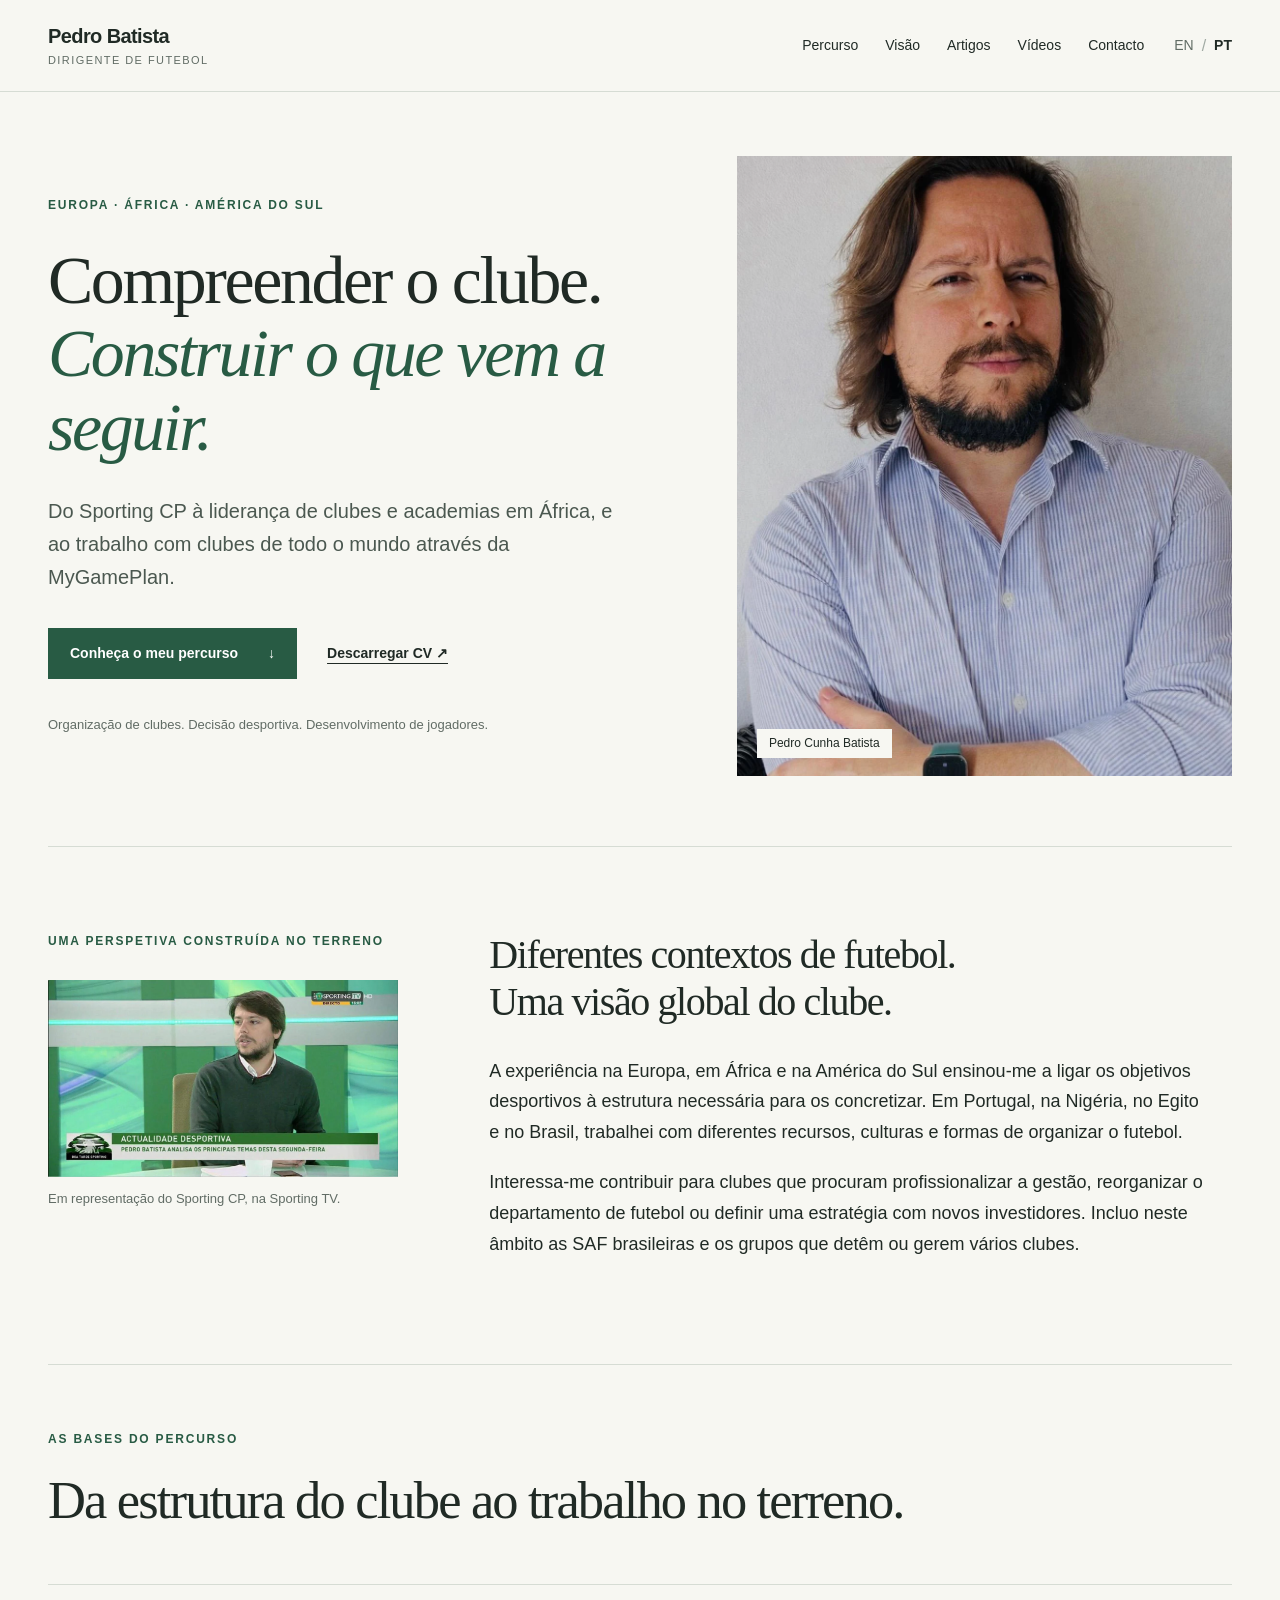
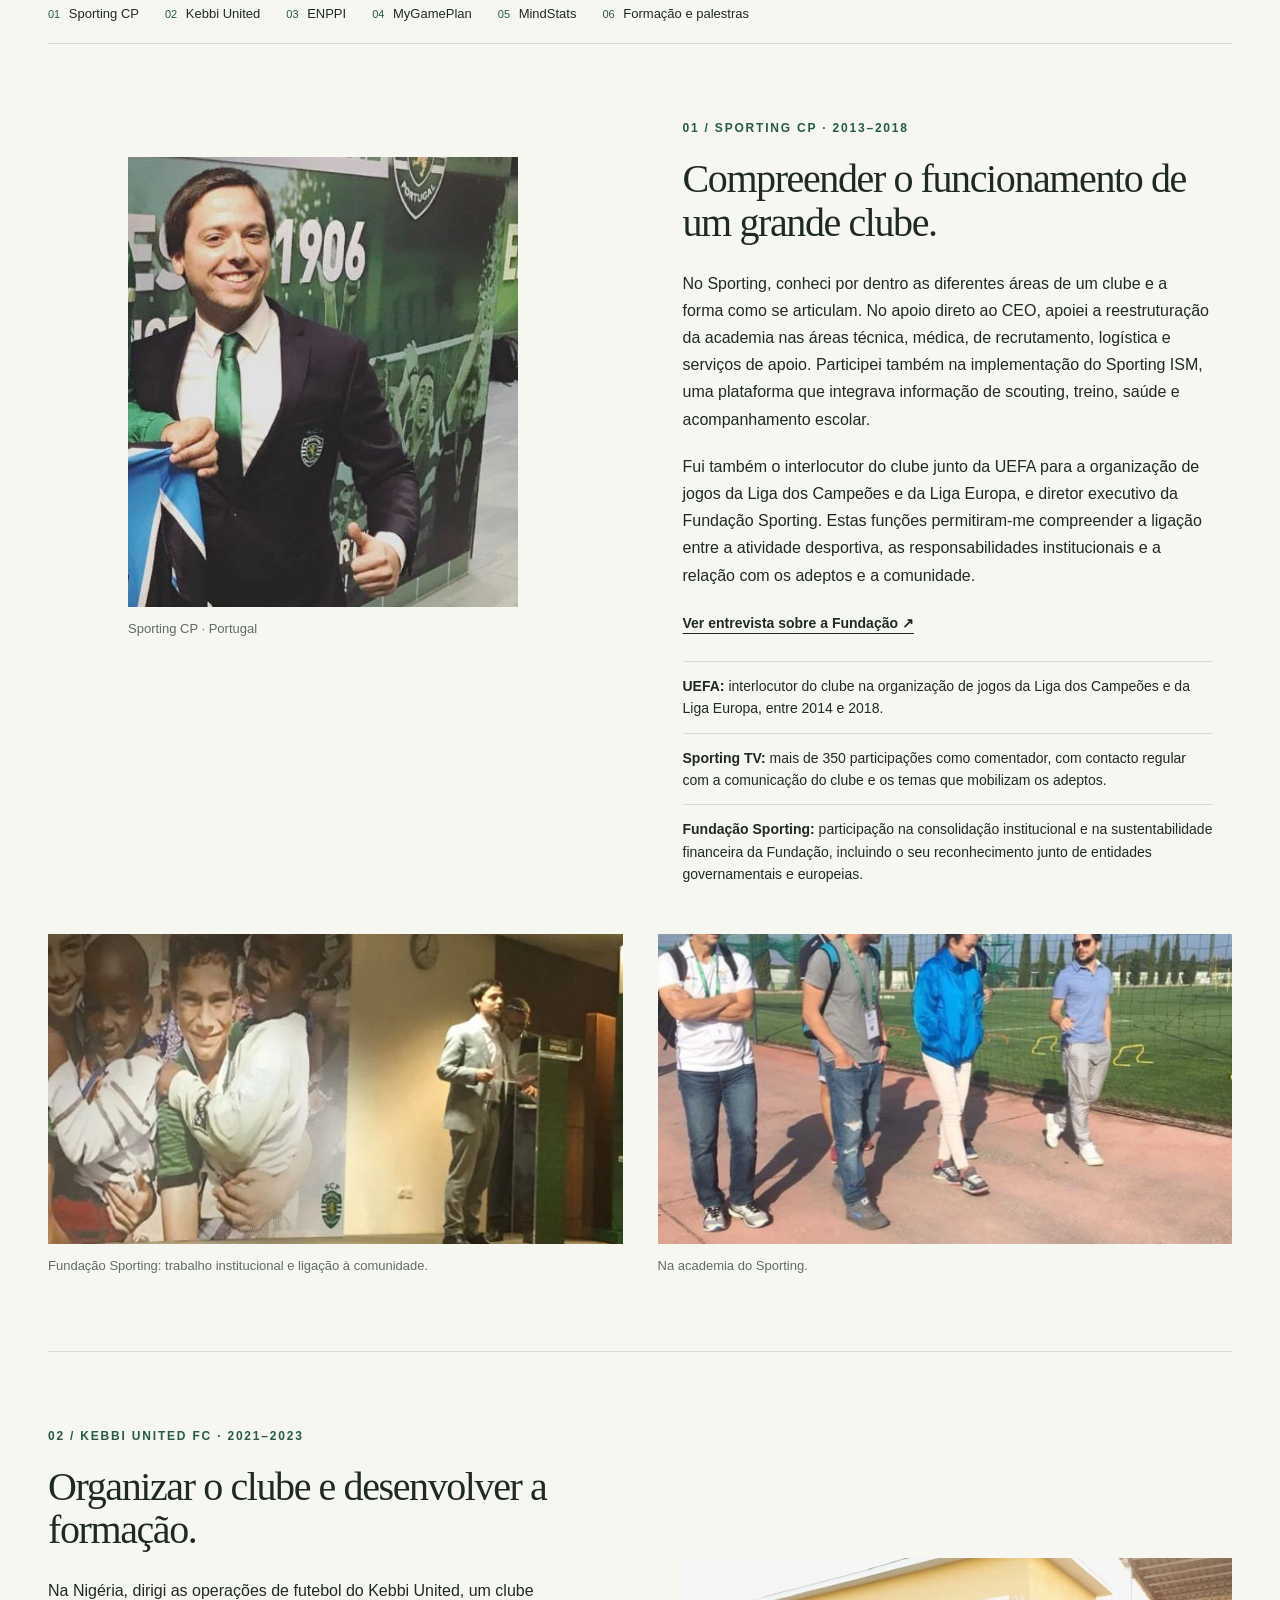
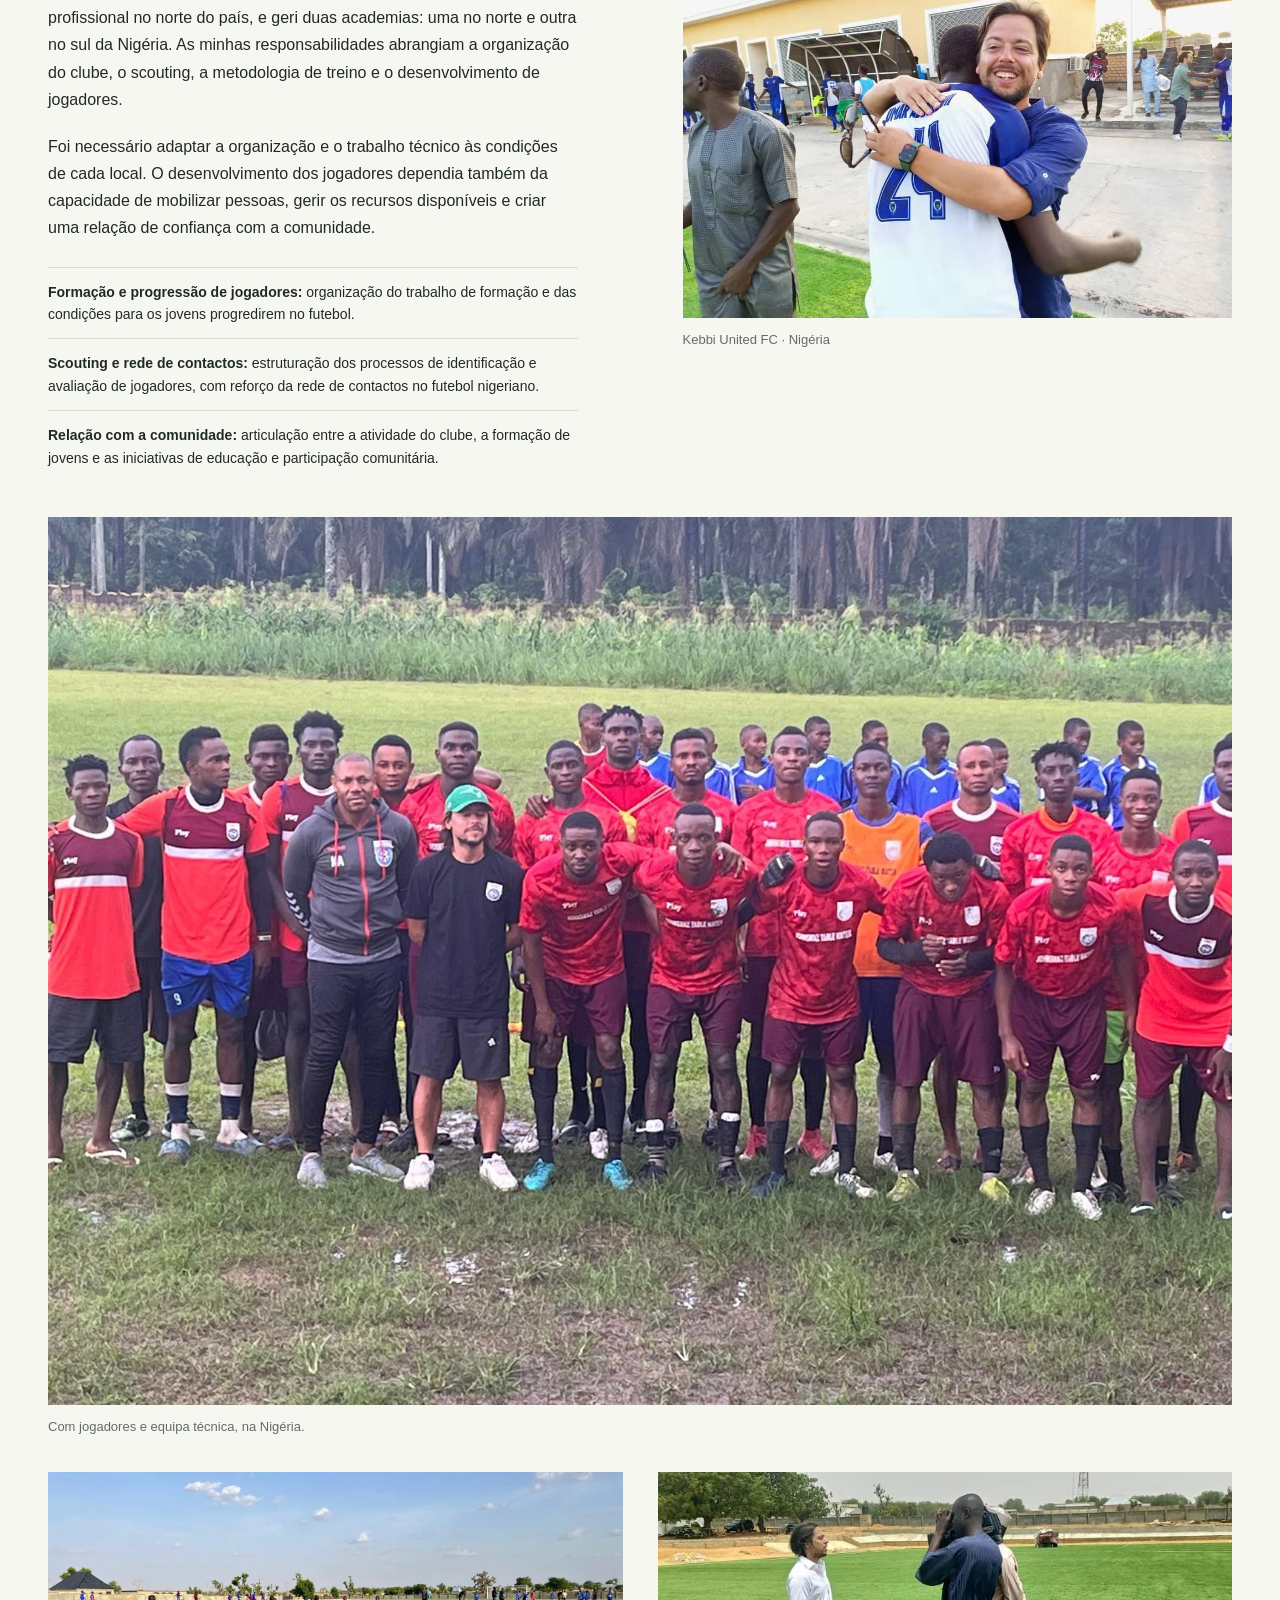
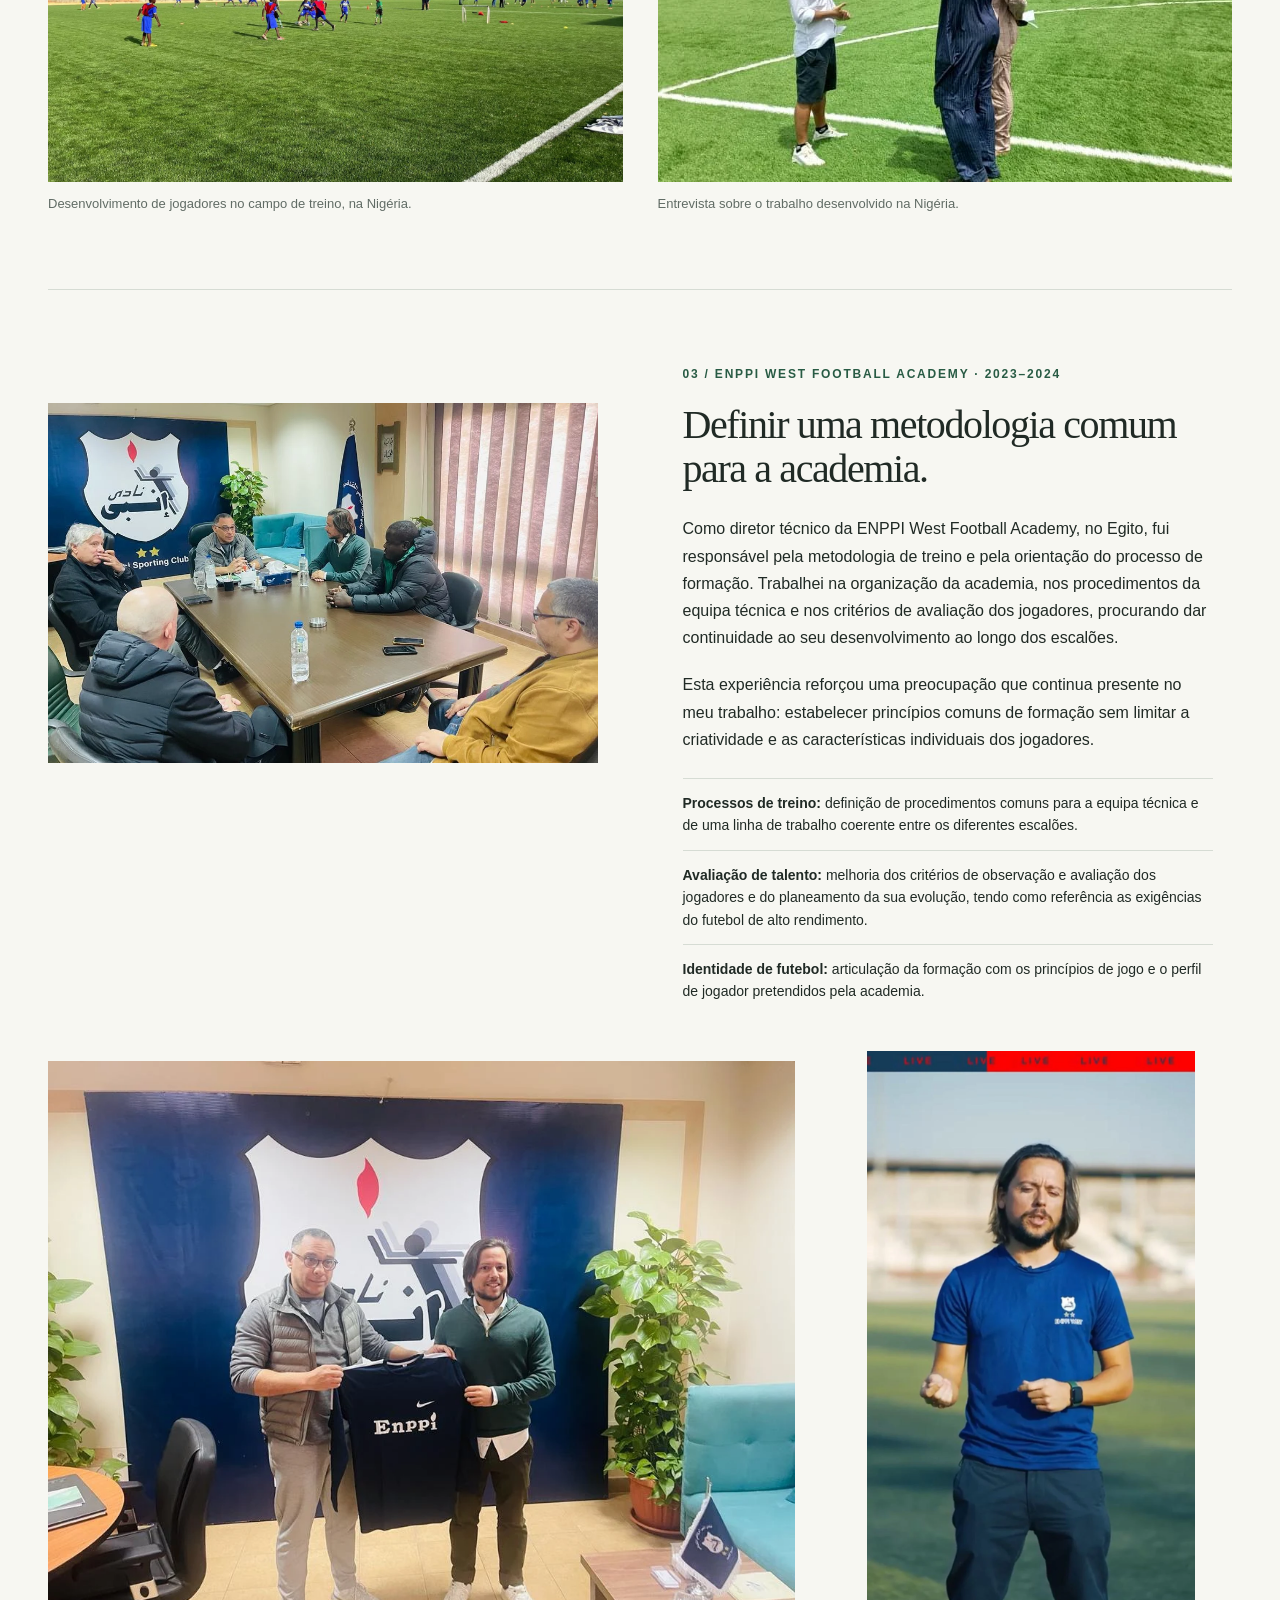
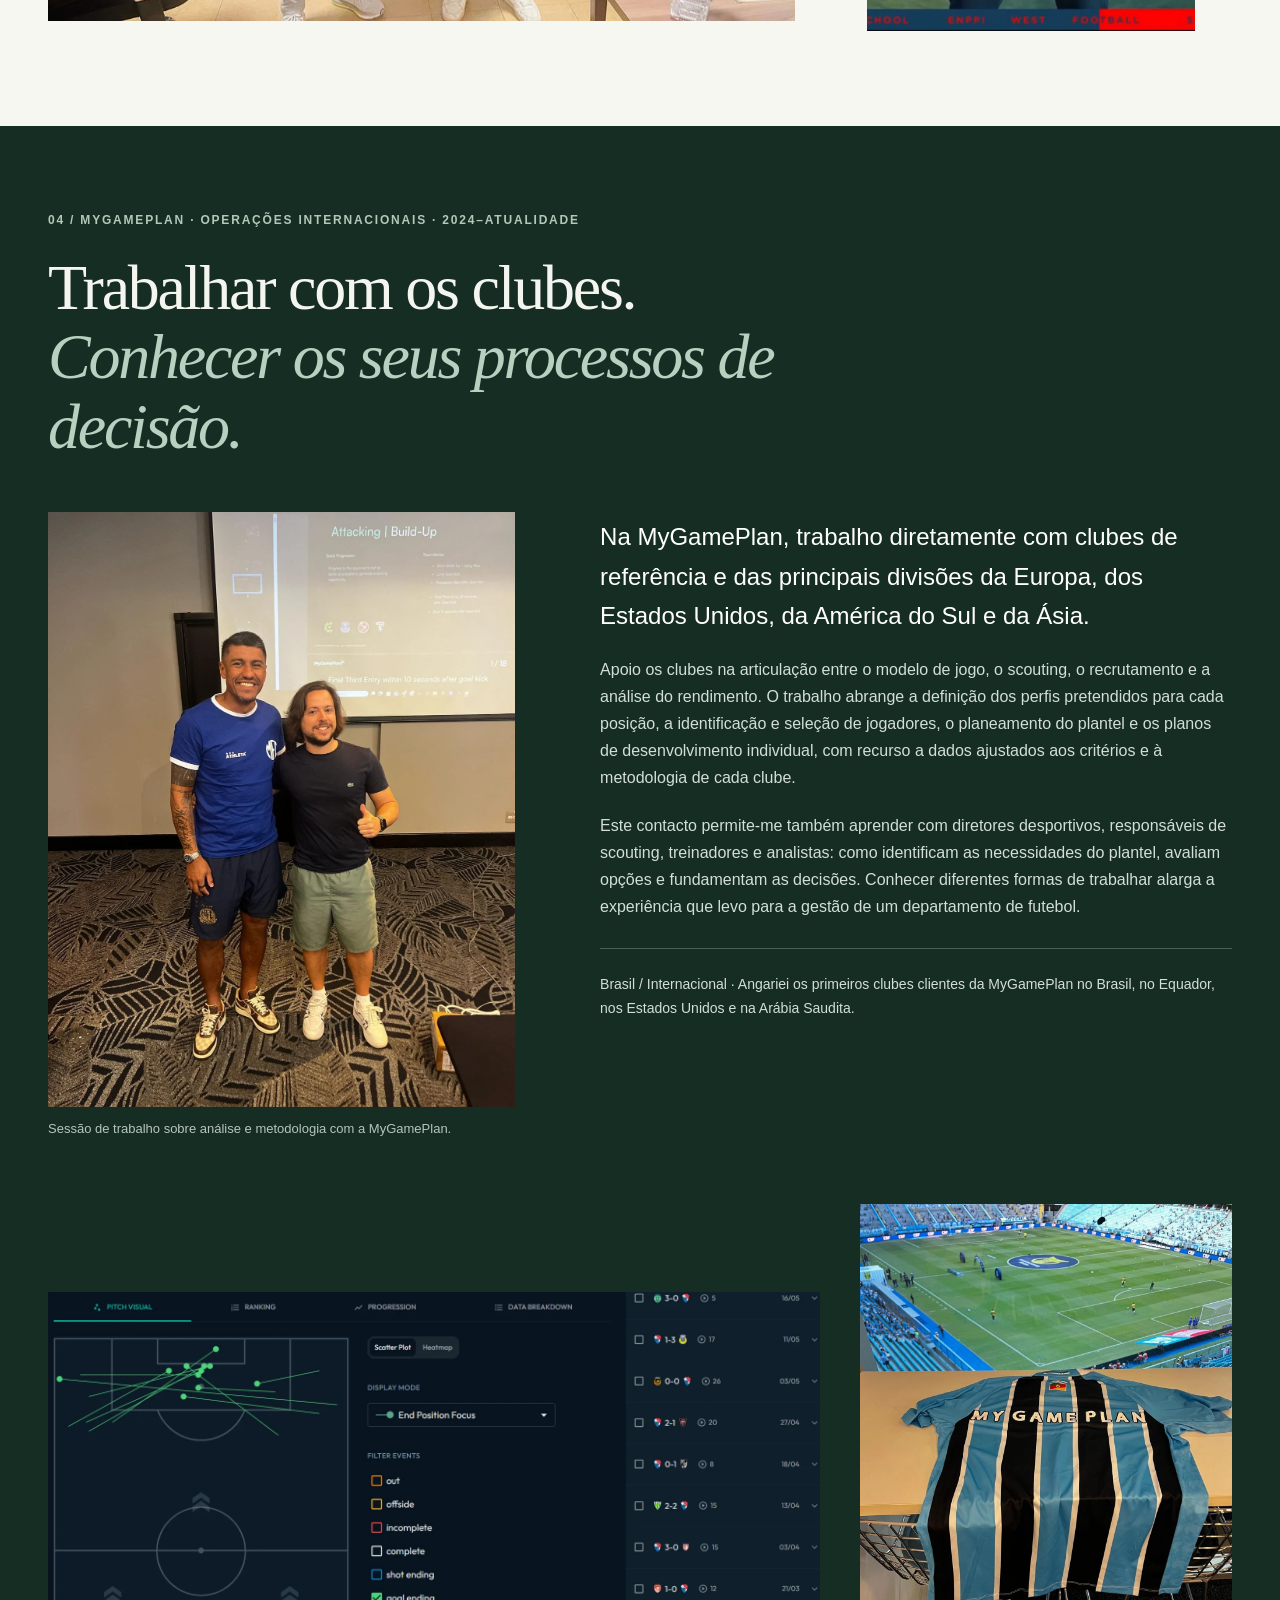
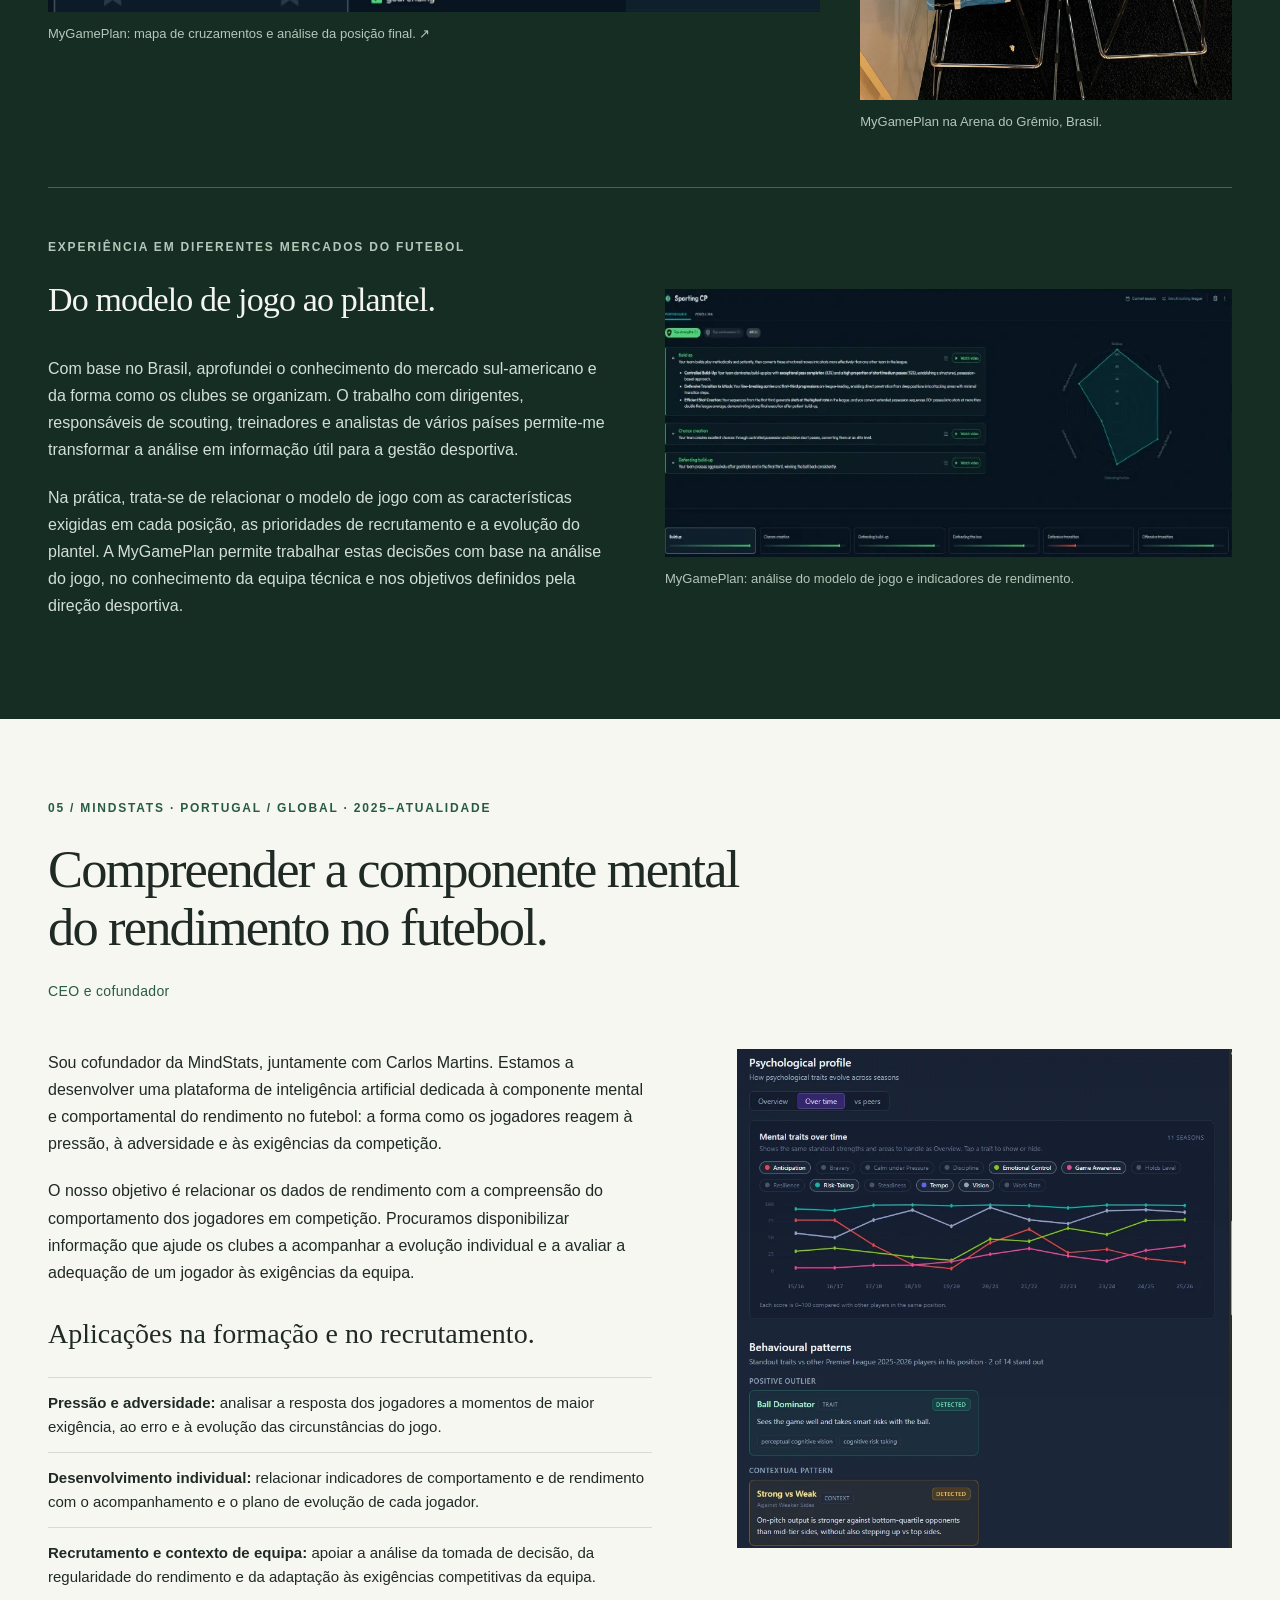
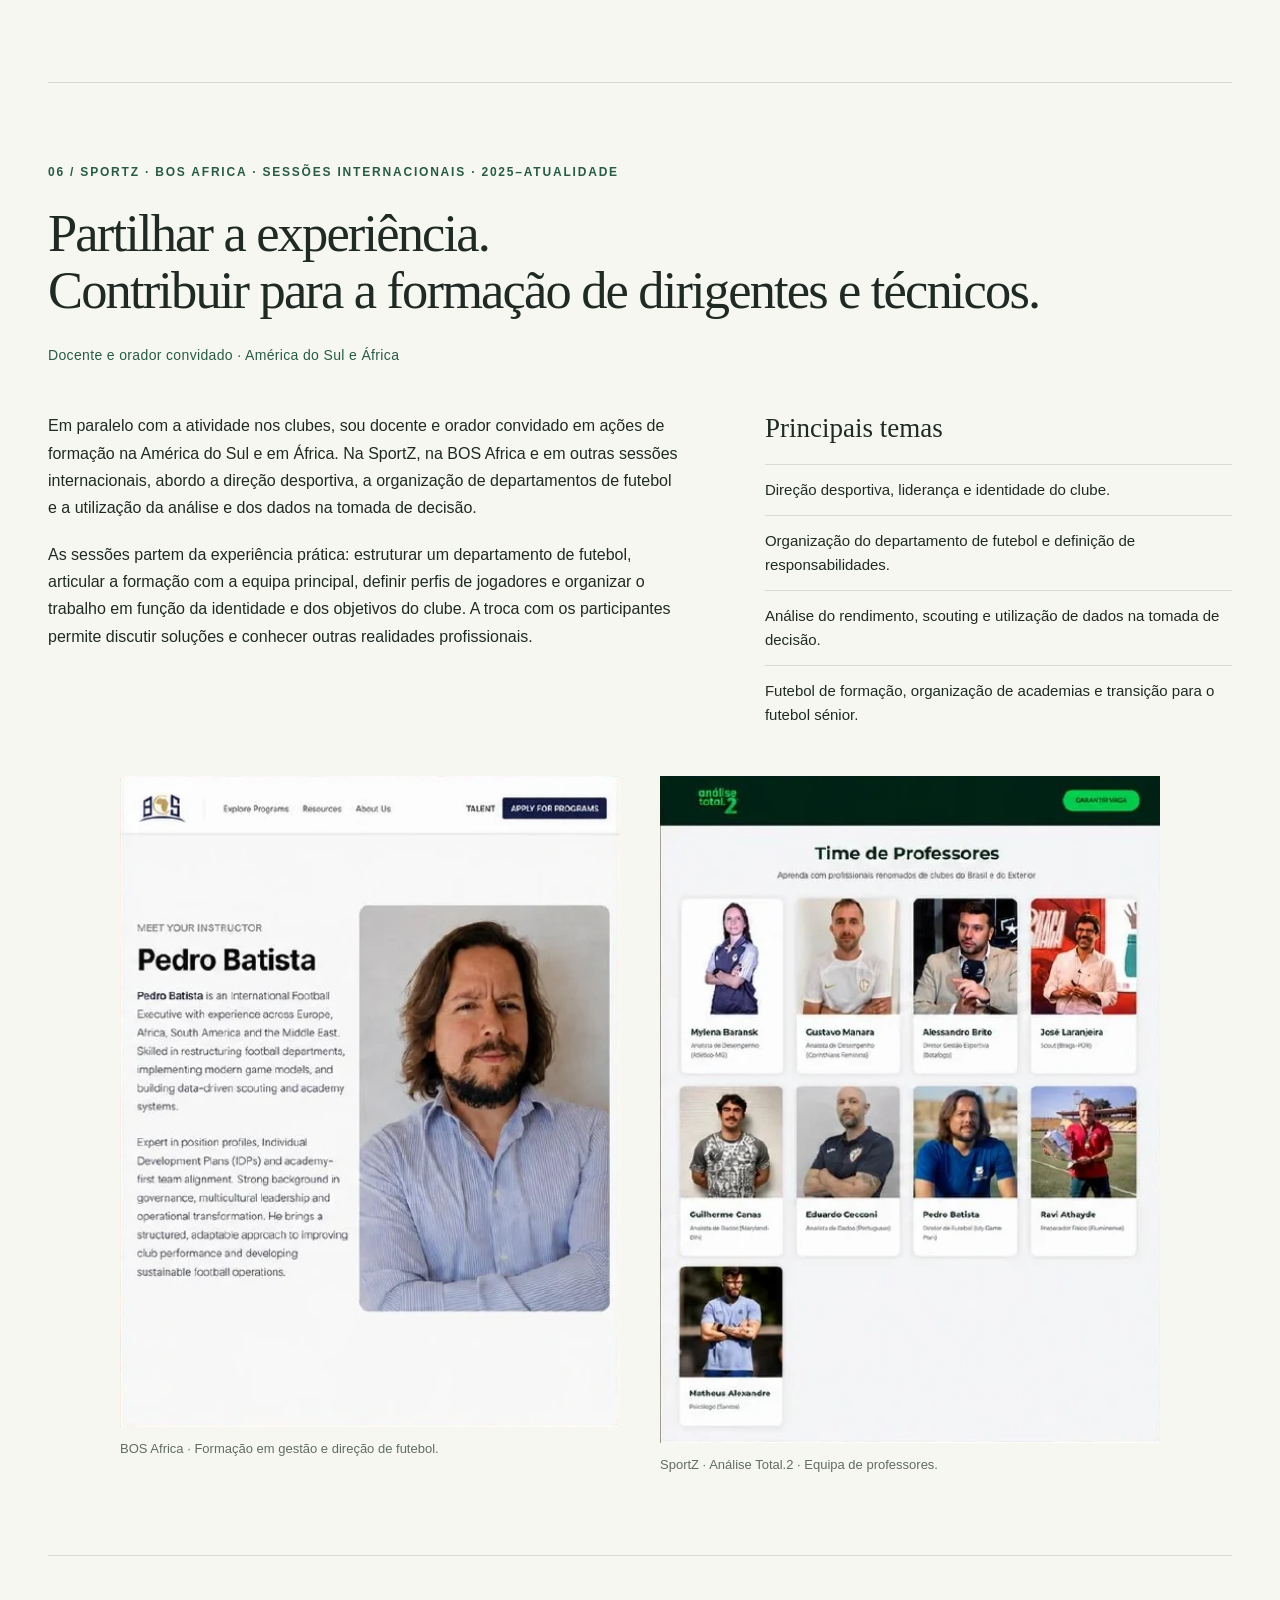
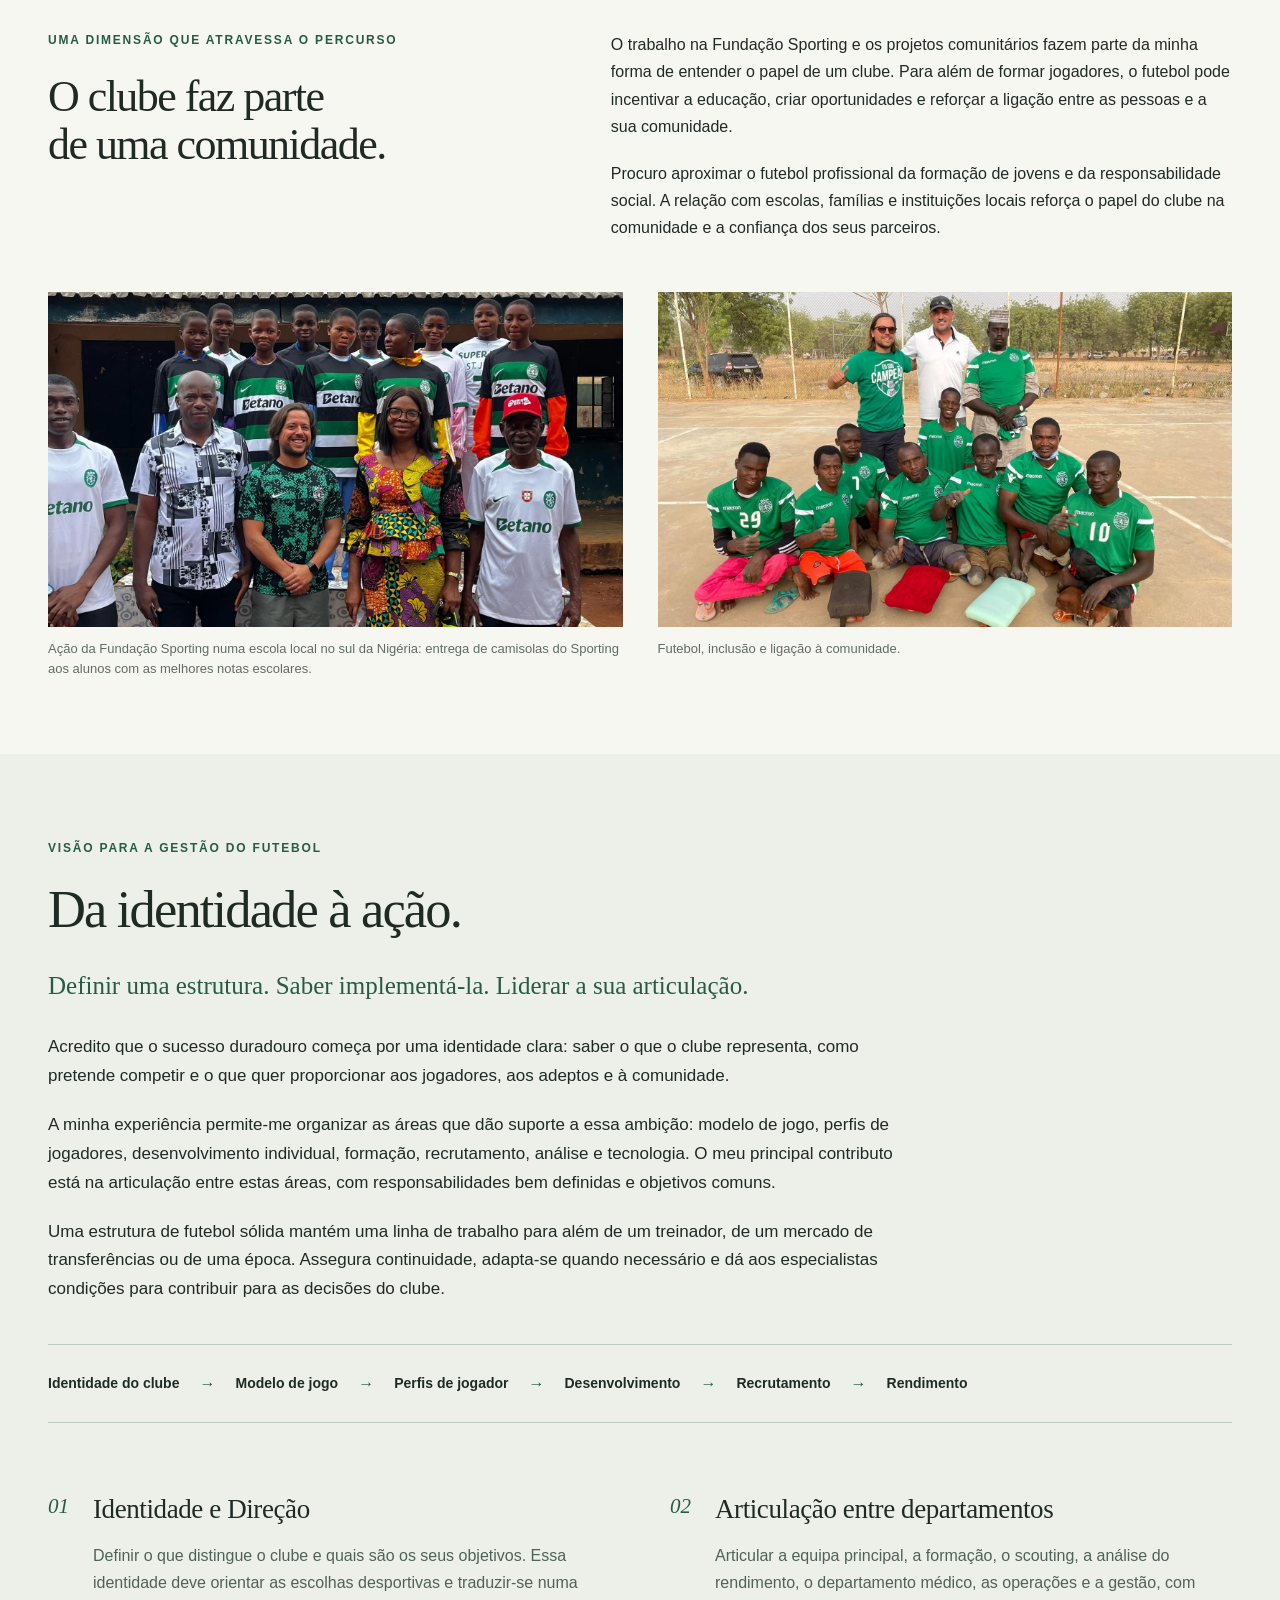
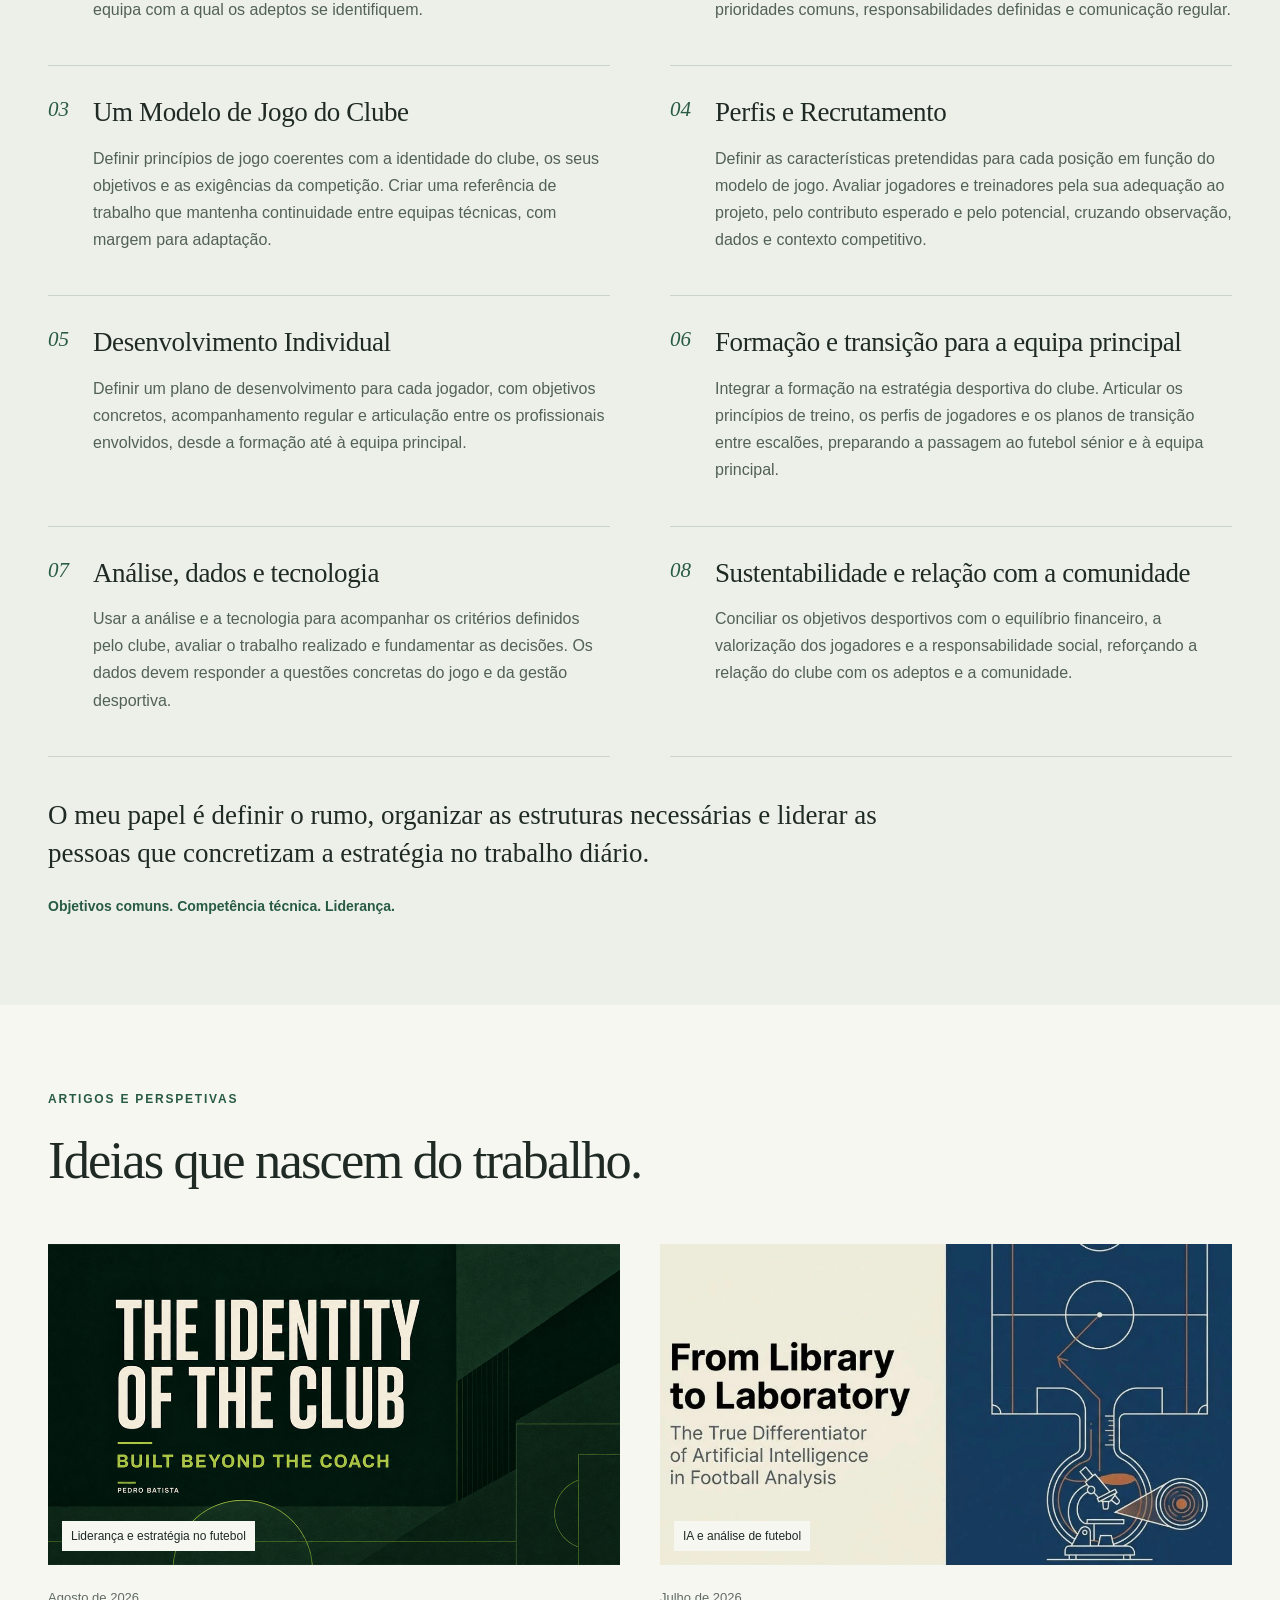
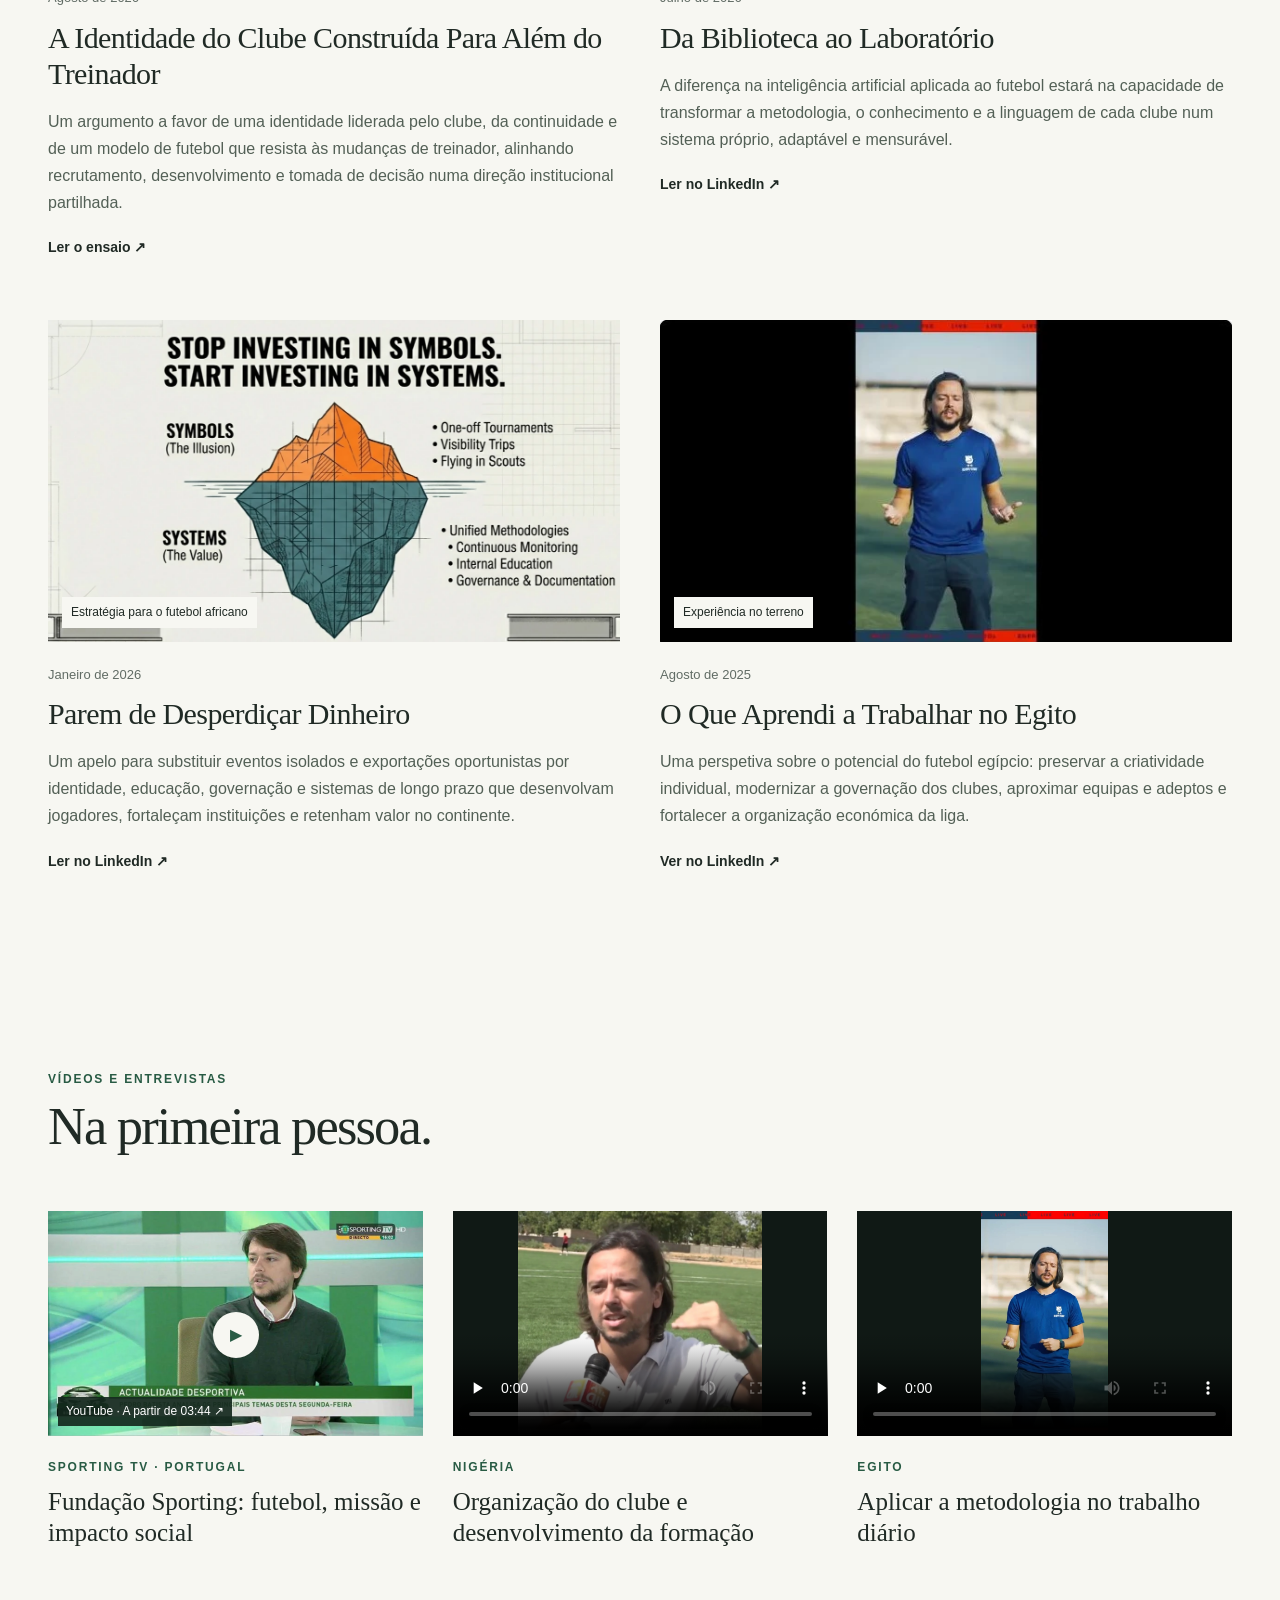
==== pt.html @ aa5cbae8 "Publish bilingual football executive profile" ====
<!doctype html><html lang="pt"><head><meta charset="utf-8"><meta name="viewport" content="width=device-width, initial-scale=1"><meta name="robots" content="index,follow"><title>Pedro Cunha Batista — Dirigente de futebol</title><meta name="description" content="Executivo de futebol com experiência na Europa, África e América do Sul. Operações de clubes, formação e trabalho com clubes através da MyGamePlan."><meta property="og:image" content="https://pedrocunhabatista.github.io/assets/images/og-image.jpg"><link rel="icon" href="assets/images/icon.svg"><link rel="manifest" href="manifest.webmanifest"><meta name="theme-color" content="#285b44"><link rel="stylesheet" href="styles.css?v=0dd0bc50e2"><link rel="stylesheet" href="journey.css?v=7f295b486b"><script src="app.js?v=7c36236a74" defer></script><link rel="canonical" href="https://pedrocunhabatista.github.io/pt.html"><link rel="alternate" hreflang="en" href="https://pedrocunhabatista.github.io/"><link rel="alternate" hreflang="pt" href="https://pedrocunhabatista.github.io/pt.html"><link rel="alternate" hreflang="x-default" href="https://pedrocunhabatista.github.io/"><meta property="og:url" content="https://pedrocunhabatista.github.io/pt.html"><meta property="og:type" content="website"><meta property="og:title" content="Pedro Cunha Batista — Dirigente de futebol"><meta property="og:description" content="Executivo de futebol com experiência na Europa, África e América do Sul. Operações de clubes, formação e trabalho com clubes através da MyGamePlan."><meta name="twitter:card" content="summary_large_image"><meta name="twitter:title" content="Pedro Cunha Batista — Dirigente de futebol"><meta name="twitter:description" content="Executivo de futebol com experiência na Europa, África e América do Sul. Operações de clubes, formação e trabalho com clubes através da MyGamePlan."><meta name="twitter:image" content="https://pedrocunhabatista.github.io/assets/images/og-image.jpg"><script type="application/ld+json">{"@context": "https://schema.org", "@type": "Person", "name": "Pedro Cunha Batista", "alternateName": "Pedro Batista", "url": "https://pedrocunhabatista.github.io/", "jobTitle": "Football Executive", "image": "https://pedrocunhabatista.github.io/assets/photography/portrait.webp", "sameAs": ["https://www.linkedin.com/in/pedrocunhabatista/", "https://www.zerozero.pt/director.php?id=7320"]}</script></head><body>
 <a class="skip" href="#main">Saltar para o conteúdo</a>
 <header><div class="shell header-inner"><a class="brand" href="#home">Pedro Batista<span>Dirigente de futebol</span></a><nav id="navigation" aria-label="Navegação principal"><a href="#story">Percurso</a><a href="#vision">Visão</a><a href="#insights">Artigos</a><a href="#media">Vídeos</a><a href="#contact">Contacto</a></nav><div class="header-tools"><div class="languages" aria-label="Idioma"><a href="index.html" lang="en" >EN</a><span>/</span><a href="pt.html" lang="pt" aria-current="page">PT</a></div><button class="menu" aria-controls="navigation" aria-expanded="false">Menu <span aria-hidden="true">+</span></button></div></div></header>
 <main id="main"><section class="hero shell" id="home"><div class="hero-copy"><p class="eyebrow">Europa · África · América do Sul</p><h1>Compreender o clube.<br><em>Construir o que vem a seguir.</em></h1><p class="lead">Do Sporting CP à liderança de clubes e academias em África, e ao trabalho com clubes de todo o mundo através da MyGamePlan.</p><div class="hero-actions"><a class="button" href="#story">Conheça o meu percurso <span>↓</span></a><a class="text-link" href="assets/documents/Pedro-Batista-Executive-CV-ENG.pdf?v=original-2" download>Descarregar CV <span>↗</span></a></div><p class="hero-note">Organização de clubes. Decisão desportiva. Desenvolvimento de jogadores.</p></div><figure class="hero-image"><img class="" src="assets/photography/portrait.webp" alt="Pedro Batista" width="1024" height="1536" fetchpriority="high"><figcaption>Pedro Cunha Batista</figcaption></figure></section>
 <section class="intro shell" id="profile"><div class="intro-aside"><p class="eyebrow">Uma perspetiva construída no terreno</p><figure><img src="assets/photography/intro-sporting-tv.webp" width="1170" height="659" loading="lazy" alt="Em representação do Sporting CP, na Sporting TV."><figcaption>Em representação do Sporting CP, na Sporting TV.</figcaption></figure></div><div><h2>Diferentes contextos de futebol.<br>Uma visão global do clube.</h2><p>A experiência na Europa, em África e na América do Sul ensinou-me a ligar os objetivos desportivos à estrutura necessária para os concretizar. Em Portugal, na Nigéria, no Egito e no Brasil, trabalhei com diferentes recursos, culturas e formas de organizar o futebol.</p><p>Interessa-me contribuir para clubes que procuram profissionalizar a gestão, reorganizar o departamento de futebol ou definir uma estratégia com novos investidores. Incluo neste âmbito as SAF brasileiras e os grupos que detêm ou gerem vários clubes.</p></div></section>
 <section class="story shell" id="story"><div class="section-heading"><p class="eyebrow">As bases do percurso</p><h2>Da estrutura do clube ao trabalho no terreno.</h2></div>
 <div class="journey-links" aria-label="Etapas do percurso"><a href="#sporting"><span>01</span> Sporting CP</a><a href="#kebbi"><span>02</span> Kebbi United</a><a href="#enppi"><span>03</span> ENPPI</a><a href="#mygameplan"><span>04</span> MyGamePlan</a><a href="#mindstats"><span>05</span> MindStats</a><a href="#teaching"><span>06</span> Formação e palestras</a></div><article class="chapter" id="sporting"><figure class="chapter-photo sporting"><img class="" src="assets/photography/sporting.webp" alt="Pedro Batista com blazer do Sporting CP" width="525" height="1156" loading="lazy"><figcaption>Sporting CP · Portugal</figcaption></figure><div class="chapter-copy"><p class="eyebrow">01 / Sporting CP · 2013–2018</p><h3>Compreender o funcionamento de um grande clube.</h3><p>No Sporting, conheci por dentro as diferentes áreas de um clube e a forma como se articulam. No apoio direto ao CEO, apoiei a reestruturação da academia nas áreas técnica, médica, de recrutamento, logística e serviços de apoio. Participei também na implementação do Sporting ISM, uma plataforma que integrava informação de scouting, treino, saúde e acompanhamento escolar.</p><p>Fui também o interlocutor do clube junto da UEFA para a organização de jogos da Liga dos Campeões e da Liga Europa, e diretor executivo da Fundação Sporting. Estas funções permitiram-me compreender a ligação entre a atividade desportiva, as responsabilidades institucionais e a relação com os adeptos e a comunidade.</p><a class="text-link" href="#media">Ver entrevista sobre a Fundação ↗</a><ul class="role-notes"><li><strong>UEFA:</strong> interlocutor do clube na organização de jogos da Liga dos Campeões e da Liga Europa, entre 2014 e 2018.</li><li><strong>Sporting TV:</strong> mais de 350 participações como comentador, com contacto regular com a comunicação do clube e os temas que mobilizam os adeptos.</li><li><strong>Fundação Sporting:</strong> participação na consolidação institucional e na sustentabilidade financeira da Fundação, incluindo o seu reconhecimento junto de entidades governamentais e europeias.</li></ul></div><div class="chapter-gallery"><figure><img src="assets/photography/foundation.webp" width="659" height="491" loading="lazy" alt="Fundação Sporting: trabalho institucional e ligação à comunidade."><figcaption>Fundação Sporting: trabalho institucional e ligação à comunidade.</figcaption></figure><figure><img src="assets/photography/sporting-academy.webp" width="1170" height="1155" loading="lazy" alt="Na academia do Sporting."><figcaption>Na academia do Sporting.</figcaption></figure></div></article>
 <article class="chapter reverse" id="kebbi"><figure class="chapter-photo landscape"><img class="" src="assets/photography/nigeria.webp" alt="Pedro Batista a abraçar um jogador junto ao campo na Nigéria" width="992" height="744" loading="lazy"><figcaption>Kebbi United FC · Nigéria</figcaption></figure><div class="chapter-copy"><p class="eyebrow">02 / Kebbi United FC · 2021–2023</p><h3>Organizar o clube e desenvolver a formação.</h3><p>Na Nigéria, dirigi as operações de futebol do Kebbi United, um clube profissional no norte do país, e geri duas academias: uma no norte e outra no sul da Nigéria. As minhas responsabilidades abrangiam a organização do clube, o scouting, a metodologia de treino e o desenvolvimento de jogadores.</p><p>Foi necessário adaptar a organização e o trabalho técnico às condições de cada local. O desenvolvimento dos jogadores dependia também da capacidade de mobilizar pessoas, gerir os recursos disponíveis e criar uma relação de confiança com a comunidade.</p><ul class="role-notes"><li><strong>Formação e progressão de jogadores:</strong> organização do trabalho de formação e das condições para os jovens progredirem no futebol.</li><li><strong>Scouting e rede de contactos:</strong> estruturação dos processos de identificação e avaliação de jogadores, com reforço da rede de contactos no futebol nigeriano.</li><li><strong>Relação com a comunidade:</strong> articulação entre a atividade do clube, a formação de jovens e as iniciativas de educação e participação comunitária.</li></ul></div><div class="chapter-gallery"><figure><img src="assets/photography/academy-training.webp" width="1600" height="1200" loading="lazy" alt="Desenvolvimento de jogadores no campo de treino, na Nigéria."><figcaption>Desenvolvimento de jogadores no campo de treino, na Nigéria.</figcaption></figure><figure><img src="assets/photography/nigeria-field.webp" width="984" height="432" loading="lazy" alt="Entrevista sobre o trabalho desenvolvido na Nigéria."><figcaption>Entrevista sobre o trabalho desenvolvido na Nigéria.</figcaption></figure></div><figure class="team-wide"><img src="assets/photography/nigeria-team.webp" width="1600" height="1200" loading="lazy" alt="Com jogadores e equipa técnica, na Nigéria."><figcaption>Com jogadores e equipa técnica, na Nigéria.</figcaption></figure></article>
 <article class="chapter" id="enppi"><figure class="chapter-photo landscape"><img class="" src="assets/photography/egypt.webp" alt="Reunião de trabalho no ENPPI Sporting Club" width="1024" height="768" loading="lazy"></figure><div class="chapter-copy"><p class="eyebrow">03 / ENPPI West Football Academy · 2023–2024</p><h3>Definir uma metodologia comum para a academia.</h3><p>Como diretor técnico da ENPPI West Football Academy, no Egito, fui responsável pela metodologia de treino e pela orientação do processo de formação. Trabalhei na organização da academia, nos procedimentos da equipa técnica e nos critérios de avaliação dos jogadores, procurando dar continuidade ao seu desenvolvimento ao longo dos escalões.</p><p>Esta experiência reforçou uma preocupação que continua presente no meu trabalho: estabelecer princípios comuns de formação sem limitar a criatividade e as características individuais dos jogadores.</p><ul class="role-notes"><li><strong>Processos de treino:</strong> definição de procedimentos comuns para a equipa técnica e de uma linha de trabalho coerente entre os diferentes escalões.</li><li><strong>Avaliação de talento:</strong> melhoria dos critérios de observação e avaliação dos jogadores e do planeamento da sua evolução, tendo como referência as exigências do futebol de alto rendimento.</li><li><strong>Identidade de futebol:</strong> articulação da formação com os princípios de jogo e o perfil de jogador pretendidos pela academia.</li></ul></div><div class="chapter-gallery"><figure><img src="assets/photography/enppi-presentation.webp" width="1024" height="768" loading="lazy" alt="Apresentação no ENPPI."></figure><figure><img src="assets/photography/enppi-interview.webp" width="905" height="1600" loading="lazy" alt="Entrevista sobre a ENPPI West Football Academy."></figure></div></article></section>
 <section class="mgp" id="mygameplan"><div class="shell"><div class="mgp-heading"><p class="eyebrow">04 / MyGamePlan · Operações internacionais · 2024–Atualidade</p><h2>Trabalhar com os clubes.<br><em>Conhecer os seus processos de decisão.</em></h2></div><div class="mgp-grid"><figure><img class="" src="assets/photography/mygameplan.webp" alt="Pedro Batista numa apresentação de análise de futebol da MyGamePlan" width="1200" height="1600" loading="lazy"><figcaption>Sessão de trabalho sobre análise e metodologia com a MyGamePlan.</figcaption></figure><div class="mgp-copy"><p class="lead">Na MyGamePlan, trabalho diretamente com clubes de referência e das principais divisões da Europa, dos Estados Unidos, da América do Sul e da Ásia.</p><p>Apoio os clubes na articulação entre o modelo de jogo, o scouting, o recrutamento e a análise do rendimento. O trabalho abrange a definição dos perfis pretendidos para cada posição, a identificação e seleção de jogadores, o planeamento do plantel e os planos de desenvolvimento individual, com recurso a dados ajustados aos critérios e à metodologia de cada clube.</p><p>Este contacto permite-me também aprender com diretores desportivos, responsáveis de scouting, treinadores e analistas: como identificam as necessidades do plantel, avaliam opções e fundamentam as decisões. Conhecer diferentes formas de trabalhar alarga a experiência que levo para a gestão de um departamento de futebol.</p><p class="mgp-detail">Brasil / Internacional · Angariei os primeiros clubes clientes da MyGamePlan no Brasil, no Equador, nos Estados Unidos e na Arábia Saudita.</p></div></div><div class="evidence-row"><figure class="analysis-figure"><a href="assets/photography/mygameplan-crosses.webp" target="_blank" aria-label="Abrir mapa de cruzamentos MyGamePlan"><img class="" src="assets/photography/mygameplan-crosses.webp" alt="Visualização MyGamePlan de ações de cruzamento" width="1600" height="664" loading="lazy"></a><figcaption>MyGamePlan: mapa de cruzamentos e análise da posição final. ↗</figcaption></figure><figure><img class="" src="assets/photography/mygameplan-gremio.webp" alt="Camisola MyGamePlan na Arena do Grêmio" width="1200" height="1600" loading="lazy"><figcaption>MyGamePlan na Arena do Grêmio, Brasil.</figcaption></figure></div><div class="mgp-depth"><div><p class="eyebrow">Experiência em diferentes mercados do futebol</p><h3>Do modelo de jogo ao plantel.</h3><p>Com base no Brasil, aprofundei o conhecimento do mercado sul-americano e da forma como os clubes se organizam. O trabalho com dirigentes, responsáveis de scouting, treinadores e analistas de vários países permite-me transformar a análise em informação útil para a gestão desportiva.</p><p>Na prática, trata-se de relacionar o modelo de jogo com as características exigidas em cada posição, as prioridades de recrutamento e a evolução do plantel. A MyGamePlan permite trabalhar estas decisões com base na análise do jogo, no conhecimento da equipa técnica e nos objetivos definidos pela direção desportiva.</p></div><figure><a href="assets/photography/mygameplan-dashboard.webp" target="_blank" aria-label="Abrir imagem: MyGamePlan: análise do modelo de jogo e indicadores de rendimento."><img src="assets/photography/mygameplan-dashboard.webp" width="730" height="345" loading="lazy" alt="MyGamePlan: análise do modelo de jogo e indicadores de rendimento."></a><figcaption>MyGamePlan: análise do modelo de jogo e indicadores de rendimento.</figcaption></figure></div></div></section>
 <section class="career-current shell" id="mindstats"><div class="current-heading"><p class="eyebrow">05 / MindStats · Portugal / Global · 2025–Atualidade</p><h2>Compreender a componente mental<br>do rendimento no futebol.</h2><p class="role-title">CEO e cofundador</p></div><div class="mindstats-grid"><div><p>Sou cofundador da MindStats, juntamente com Carlos Martins. Estamos a desenvolver uma plataforma de inteligência artificial dedicada à componente mental e comportamental do rendimento no futebol: a forma como os jogadores reagem à pressão, à adversidade e às exigências da competição.</p><p>O nosso objetivo é relacionar os dados de rendimento com a compreensão do comportamento dos jogadores em competição. Procuramos disponibilizar informação que ajude os clubes a acompanhar a evolução individual e a avaliar a adequação de um jogador às exigências da equipa.</p><h3>Aplicações na formação e no recrutamento.</h3><ul class="role-notes"><li><strong>Pressão e adversidade:</strong> analisar a resposta dos jogadores a momentos de maior exigência, ao erro e à evolução das circunstâncias do jogo.</li><li><strong>Desenvolvimento individual:</strong> relacionar indicadores de comportamento e de rendimento com o acompanhamento e o plano de evolução de cada jogador.</li><li><strong>Recrutamento e contexto de equipa:</strong> apoiar a análise da tomada de decisão, da regularidade do rendimento e da adaptação às exigências competitivas da equipa.</li></ul></div><div class="mindstats-images"><img src="assets/photography/mindstats-dashboard.webp" width="818" height="826" loading="lazy" alt="Dashboard real da MindStats com a evolução do perfil psicológico"></div></div></section><section class="career-current teaching shell" id="teaching"><div class="current-heading"><p class="eyebrow">06 / SportZ · BOS Africa · Sessões internacionais · 2025–Atualidade</p><h2>Partilhar a experiência.<br>Contribuir para a formação de dirigentes e técnicos.</h2><p class="role-title">Docente e orador convidado · América do Sul e África</p></div><div class="teaching-copy"><div><p>Em paralelo com a atividade nos clubes, sou docente e orador convidado em ações de formação na América do Sul e em África. Na SportZ, na BOS Africa e em outras sessões internacionais, abordo a direção desportiva, a organização de departamentos de futebol e a utilização da análise e dos dados na tomada de decisão.</p><p>As sessões partem da experiência prática: estruturar um departamento de futebol, articular a formação com a equipa principal, definir perfis de jogadores e organizar o trabalho em função da identidade e dos objetivos do clube. A troca com os participantes permite discutir soluções e conhecer outras realidades profissionais.</p></div><div><h3>Principais temas</h3><ul class="role-notes"><li>Direção desportiva, liderança e identidade do clube.</li><li>Organização do departamento de futebol e definição de responsabilidades.</li><li>Análise do rendimento, scouting e utilização de dados na tomada de decisão.</li><li>Futebol de formação, organização de academias e transição para o futebol sénior.</li></ul></div></div><div class="teaching-evidence"><figure><a href="assets/photography/bos-teaching.webp" target="_blank" aria-label="Abrir imagem: BOS Africa · Formação em gestão e direção de futebol."><img src="assets/photography/bos-teaching.webp" width="493" height="642" loading="lazy" alt="BOS Africa · Formação em gestão e direção de futebol."></a><figcaption>BOS Africa · Formação em gestão e direção de futebol.</figcaption></figure><figure><a href="assets/photography/sportz-teaching.webp" target="_blank" aria-label="Abrir imagem: SportZ · Análise Total.2 · Equipa de professores."><img src="assets/photography/sportz-teaching.webp" width="482" height="643" loading="lazy" alt="SportZ · Análise Total.2 · Equipa de professores."></a><figcaption>SportZ · Análise Total.2 · Equipa de professores.</figcaption></figure></div></section><section class="community-story shell"><div><p class="eyebrow">Uma dimensão que atravessa o percurso</p><h2>O clube faz parte<br>de uma comunidade.</h2></div><div><p>O trabalho na Fundação Sporting e os projetos comunitários fazem parte da minha forma de entender o papel de um clube. Para além de formar jogadores, o futebol pode incentivar a educação, criar oportunidades e reforçar a ligação entre as pessoas e a sua comunidade.</p><p>Procuro aproximar o futebol profissional da formação de jovens e da responsabilidade social. A relação com escolas, famílias e instituições locais reforça o papel do clube na comunidade e a confiança dos seus parceiros.</p></div><div class="community-gallery"><figure><img src="assets/photography/community.webp" width="1600" height="1200" loading="lazy" alt="Ação da Fundação Sporting numa escola local no sul da Nigéria: entrega de camisolas do Sporting aos alunos com as melhores notas escolares."><figcaption>Ação da Fundação Sporting numa escola local no sul da Nigéria: entrega de camisolas do Sporting aos alunos com as melhores notas escolares.</figcaption></figure><figure><img src="assets/photography/community-team.webp" width="1600" height="1200" loading="lazy" alt="Futebol, inclusão e ligação à comunidade."><figcaption>Futebol, inclusão e ligação à comunidade.</figcaption></figure></div></section><section class="section vision-section" id="vision">
      <div class="shell">
        <div class="vision-intro reveal">
          <p class="eyebrow"><span></span>Visão para a gestão do futebol</p>
          <h2>Da identidade à ação.</h2>
          <p class="vision-positioning">Definir uma estrutura. Saber implementá-la. Liderar a sua articulação.</p>
          <div class="vision-manifesto">
            <p>Acredito que o sucesso duradouro começa por uma identidade clara: saber o que o clube representa, como pretende competir e o que quer proporcionar aos jogadores, aos adeptos e à comunidade.</p>
            <p>A minha experiência permite-me organizar as áreas que dão suporte a essa ambição: modelo de jogo, perfis de jogadores, desenvolvimento individual, formação, recrutamento, análise e tecnologia. O meu principal contributo está na articulação entre estas áreas, com responsabilidades bem definidas e objetivos comuns.</p>
            <p>Uma estrutura de futebol sólida mantém uma linha de trabalho para além de um treinador, de um mercado de transferências ou de uma época. Assegura continuidade, adapta-se quando necessário e dá aos especialistas condições para contribuir para as decisões do clube.</p>
          </div>
        </div>

        <div class="vision-flow reveal" aria-label="Da identidade do clube ao desempenho sustentável">
          <span>Identidade do clube</span><i aria-hidden="true">→</i><span>Modelo de jogo</span><i aria-hidden="true">→</i><span>Perfis de jogador</span><i aria-hidden="true">→</i><span>Desenvolvimento</span><i aria-hidden="true">→</i><span>Recrutamento</span><i aria-hidden="true">→</i><span>Rendimento</span>
        </div>

        <div class="vision-pillars">
          <article class="vision-card reveal"><b>01</b><h3>Identidade e Direção</h3><p>Definir o que distingue o clube e quais são os seus objetivos. Essa identidade deve orientar as escolhas desportivas e traduzir-se numa equipa com a qual os adeptos se identifiquem.</p></article>
          <article class="vision-card reveal"><b>02</b><h3>Articulação entre departamentos</h3><p>Articular a equipa principal, a formação, o scouting, a análise do rendimento, o departamento médico, as operações e a gestão, com prioridades comuns, responsabilidades definidas e comunicação regular.</p></article>
          <article class="vision-card reveal"><b>03</b><h3>Um Modelo de Jogo do Clube</h3><p>Definir princípios de jogo coerentes com a identidade do clube, os seus objetivos e as exigências da competição. Criar uma referência de trabalho que mantenha continuidade entre equipas técnicas, com margem para adaptação.</p></article>
          <article class="vision-card reveal"><b>04</b><h3>Perfis e Recrutamento</h3><p>Definir as características pretendidas para cada posição em função do modelo de jogo. Avaliar jogadores e treinadores pela sua adequação ao projeto, pelo contributo esperado e pelo potencial, cruzando observação, dados e contexto competitivo.</p></article>
          <article class="vision-card reveal"><b>05</b><h3>Desenvolvimento Individual</h3><p>Definir um plano de desenvolvimento para cada jogador, com objetivos concretos, acompanhamento regular e articulação entre os profissionais envolvidos, desde a formação até à equipa principal.</p></article>
          <article class="vision-card reveal"><b>06</b><h3>Formação e transição para a equipa principal</h3><p>Integrar a formação na estratégia desportiva do clube. Articular os princípios de treino, os perfis de jogadores e os planos de transição entre escalões, preparando a passagem ao futebol sénior e à equipa principal.</p></article>
          <article class="vision-card reveal"><b>07</b><h3>Análise, dados e tecnologia</h3><p>Usar a análise e a tecnologia para acompanhar os critérios definidos pelo clube, avaliar o trabalho realizado e fundamentar as decisões. Os dados devem responder a questões concretas do jogo e da gestão desportiva.</p></article>
          <article class="vision-card reveal"><b>08</b><h3>Sustentabilidade e relação com a comunidade</h3><p>Conciliar os objetivos desportivos com o equilíbrio financeiro, a valorização dos jogadores e a responsabilidade social, reforçando a relação do clube com os adeptos e a comunidade.</p></article>
        </div>

        <div class="vision-closing reveal">
          <p>O meu papel é definir o rumo, organizar as estruturas necessárias e liderar as pessoas que concretizam a estratégia no trabalho diário.</p>
          <strong>Objetivos comuns. Competência técnica. Liderança.</strong>
        </div>
      </div>
    </section><section class="writing" id="insights"><div class="shell"><div class="section-heading"><p class="eyebrow">Artigos e perspetivas</p><h2>Ideias que nascem do trabalho.</h2></div><div class="insights-grid"><article class="insight-card"><a href="https://identity-beyond-the-coach.pedrocb.chatgpt.site/" target="_blank" rel="noopener" aria-label="Ler o ensaio: A Identidade do Clube Construída Para Além do Treinador"><div class="insight-image"><img src="assets/images/insights/identity-beyond-the-coach.png" alt="Capa de A Identidade do Clube Construída Para Além do Treinador" width="1200" height="630" loading="lazy"><span>Liderança e estratégia no futebol</span></div><div class="insight-copy"><p>Agosto de 2026</p><h3>A Identidade do Clube Construída Para Além do Treinador</h3><div>Um argumento a favor de uma identidade liderada pelo clube, da continuidade e de um modelo de futebol que resista às mudanças de treinador, alinhando recrutamento, desenvolvimento e tomada de decisão numa direção institucional partilhada.</div><strong>Ler o ensaio <span aria-hidden="true">↗</span></strong></div></a></article><article class="insight-card"><a href="https://www.linkedin.com/pulse/from-library-laboratory-what-really-differentiate-ai-football-pedro-ga05e/" target="_blank" rel="noopener" aria-label="Ler no LinkedIn: Da Biblioteca ao Laboratório"><div class="insight-image"><img src="assets/images/insights/ai-football-analysis.webp?v=2" alt="Capa de Da Biblioteca ao Laboratório" width="1064" height="599" loading="lazy"><span>IA e análise de futebol</span></div><div class="insight-copy"><p>Julho de 2026</p><h3>Da Biblioteca ao Laboratório</h3><div>A diferença na inteligência artificial aplicada ao futebol estará na capacidade de transformar a metodologia, o conhecimento e a linguagem de cada clube num sistema próprio, adaptável e mensurável.</div><strong>Ler no LinkedIn <span aria-hidden="true">↗</span></strong></div></a></article><article class="insight-card"><a href="https://www.linkedin.com/pulse/stop-wasting-money-why-african-football-must-break-free-pedro-batista-qpote/" target="_blank" rel="noopener" aria-label="Ler no LinkedIn: Parem de Desperdiçar Dinheiro"><div class="insight-image"><img src="assets/images/insights/african-football-systems.webp?v=2" alt="Capa de Parem de Desperdiçar Dinheiro" width="1232" height="693" loading="lazy"><span>Estratégia para o futebol africano</span></div><div class="insight-copy"><p>Janeiro de 2026</p><h3>Parem de Desperdiçar Dinheiro</h3><div>Um apelo para substituir eventos isolados e exportações oportunistas por identidade, educação, governação e sistemas de longo prazo que desenvolvam jogadores, fortaleçam instituições e retenham valor no continente.</div><strong>Ler no LinkedIn <span aria-hidden="true">↗</span></strong></div></a></article><article class="insight-card"><a href="https://www.linkedin.com/posts/pedrocunhabatista_africanfootball-activity-7357034056586326016-vlFF" target="_blank" rel="noopener" aria-label="Ver no LinkedIn: O Que Aprendi a Trabalhar no Egito"><div class="insight-image"><img src="assets/images/insights/egypt-football-perspective.webp?v=2" alt="Capa de O Que Aprendi a Trabalhar no Egito" width="614" height="345" loading="lazy"><span>Experiência no terreno</span></div><div class="insight-copy"><p>Agosto de 2025</p><h3>O Que Aprendi a Trabalhar no Egito</h3><div>Uma perspetiva sobre o potencial do futebol egípcio: preservar a criatividade individual, modernizar a governação dos clubes, aproximar equipas e adeptos e fortalecer a organização económica da liga.</div><strong>Ver no LinkedIn <span aria-hidden="true">↗</span></strong></div></a></article></div></div></section>
 <section class="media shell" id="media"><div class="section-heading"><p class="eyebrow">Vídeos e entrevistas</p><h2>Na primeira pessoa.</h2></div><div class="media-grid"><article><a class="video-link" href="https://www.youtube.com/watch?v=NYie2KqqMXQ&amp;t=224s" target="_blank" rel="noopener"><img class="" src="assets/photography/sporting-tv.webp" alt="Pedro Batista na Sporting TV" width="1170" height="659" loading="lazy"><span class="play">▶</span><span class="video-label">YouTube · A partir de 03:44 ↗</span></a><p class="eyebrow">Sporting TV · Portugal</p><h3>Fundação Sporting: futebol, missão e impacto social</h3></article><article><video controls preload="none" playsinline poster="assets/photography/nigeria-interview.webp" aria-label="Organização do clube e desenvolvimento da formação"><source src="assets/media/pedro-batista-nigeria.mp4" type="video/mp4"><a href="assets/media/pedro-batista-nigeria.mp4">Descarregar vídeo</a></video><p class="eyebrow">Nigéria</p><h3>Organização do clube e desenvolvimento da formação</h3></article><article><video controls preload="none" playsinline poster="assets/photography/egypt-interview.webp" aria-label="Aplicar a metodologia no trabalho diário"><source src="assets/media/pedro-batista-egypt.mp4" type="video/mp4"><a href="assets/media/pedro-batista-egypt.mp4">Descarregar vídeo</a></video><p class="eyebrow">Egito</p><h3>Aplicar a metodologia no trabalho diário</h3></article></div></section><section class="documents shell" id="documents"><div><p class="eyebrow">O percurso profissional</p><h2>O percurso, em detalhe.</h2><p>Descarregue o meu CV e portefólio visual.</p></div><div><a class="button" href="assets/documents/Pedro-Batista-Executive-CV-ENG.pdf?v=original-2" download>Descarregar CV · PDF em inglês ↗</a><a class="archive text-link" href="assets/documents/Pedro-Batista-Executive-Portfolio.pdf" target="_blank">Descarregar portefólio · PDF ↗</a></div></section><section class="section contact-section" id="contact">
      <div class="shell contact-card reveal">
        <div>
          <p class="eyebrow"><span></span> Vamos conversar</p>
          <h2>Construir o próximo capítulo do futebol.</h2>
          <p>Disponível para liderança executiva, desenvolvimento de clubes, transformação de academias, consultoria estratégica e participação como orador.</p>
        </div>
        <div class="contact-actions">
          <a class="contact-link whatsapp" href="https://wa.me/351937588859?text=Hello%20Pedro%2C%20I%20visited%20your%20executive%20portfolio%20and%20would%20like%20to%20connect." target="_blank" rel="noopener"><span>WhatsApp</span><strong>Iniciar uma conversa ↗</strong></a>
          <a class="contact-link" href="mailto:pedrobatista.football@gmail.com"><span>Email</span><strong>pedrobatista.football@gmail.com ↗</strong></a>
          <a class="contact-link" href="https://www.linkedin.com/in/pedrocunhabatista/" target="_blank" rel="noopener"><span>LinkedIn</span><strong>Ver perfil ↗</strong></a>
          <a class="contact-link" href="https://www.zerozero.pt/director.php?id=7320" target="_blank" rel="noopener"><span>ZeroZero</span><strong>Ver perfil ↗</strong></a>
          <button class="contact-link share-contact" type="button" data-share><span>Partilhar portefólio</span><strong>Enviar esta página ↗</strong></button>
        </div>
      </div>
    </section></main><footer class="shell"><strong>Pedro Batista</strong><span>Dirigente de futebol</span><a href="#home">Voltar ao início ↑</a></footer><div class="toast" role="status" aria-live="polite"></div></body></html>
---- styles.css ----
:root{--paper:#f7f7f2;--text:#202a25;--muted:#616c65;--line:#d6dcd4;--green:#285b44;--ink:#061018;--ink-2:#0a1822}*{box-sizing:border-box}html{scroll-behavior:smooth;scroll-padding-top:100px}body{margin:0;background:var(--paper);color:var(--text);font:16px/1.7 'Segoe UI',Arial,sans-serif}a{color:inherit;text-underline-offset:5px}img{display:block;width:100%;height:auto}button{font:inherit}figure{margin:0}figcaption{font-size:13px;line-height:1.55;color:var(--muted);margin-top:12px}.shell{width:min(1240px,calc(100% - 96px));margin-inline:auto}.eyebrow{font-size:12px;line-height:1.5;text-transform:uppercase;letter-spacing:.15em;font-weight:600;color:var(--green);margin:0 0 24px}h1,h2,h3,p{margin-top:0}h1,h2,h3{font-weight:400}h1,h2,.chapter h3,.further h2{font-family:Georgia,'Times New Roman',serif;line-height:1.09;letter-spacing:-.035em}h1{font-size:clamp(48px,5.3vw,76px);margin-bottom:30px}h2{font-size:clamp(36px,4.1vw,58px);margin-bottom:30px}h3{font-size:25px;line-height:1.3}em{font-weight:400;color:var(--green)}p{margin-bottom:20px}.lead{font-size:20px;line-height:1.65}.skip{position:fixed;top:-100px;left:20px;z-index:200;background:#fff;padding:12px}.skip:focus{top:10px}:focus-visible{outline:3px solid #428768;outline-offset:6px}header{background:var(--paper);position:sticky;top:0;z-index:20;border-bottom:1px solid var(--line)}.header-inner{min-height:91px;display:flex;align-items:center;gap:30px}.brand{font-size:20px;font-weight:650;text-decoration:none;letter-spacing:-.03em;line-height:1.4}.brand span{display:block;font-size:11px;text-transform:uppercase;letter-spacing:.13em;font-weight:400;color:var(--muted);margin-top:3px}nav{display:flex;gap:27px;margin-left:auto}nav a,.languages a{font-size:14px;text-decoration:none}nav a:hover,.text-link:hover{color:var(--green)}.header-tools,.languages{display:flex;align-items:center;gap:14px}.languages{gap:8px}.languages span{color:#a1aaa3}.languages a{padding-block:12px;color:var(--muted)}.languages a[aria-current]{font-weight:700;color:var(--text)}.menu{display:none}.hero{display:grid;grid-template-columns:1.25fr 1fr;gap:70px;align-items:center;padding-block:64px 70px}.hero-copy{padding-block:20px}.hero .eyebrow{margin-bottom:30px}.hero .lead{max-width:580px;color:#4b5850}.hero-actions{display:flex;align-items:center;gap:30px;margin-top:34px}.button{display:inline-flex;align-items:center;justify-content:space-between;gap:30px;text-decoration:none;background:var(--green);color:white;padding:15px 22px;font-size:14px;font-weight:600;line-height:1.5}.button:hover{background:#19432e}.text-link{font-size:14px;font-weight:600}.hero-note{font-size:13px;margin:35px 0 0;color:var(--muted)}.hero-image{position:relative}.hero-image img{height:min(620px,49vw);object-fit:cover;object-position:center 35%}.hero-image figcaption{position:absolute;left:20px;bottom:18px;background:var(--paper);padding:5px 12px;color:var(--text);font-size:12px}.intro{display:grid;grid-template-columns:1fr 2fr;gap:70px;border-top:1px solid var(--line);padding-block:85px}.intro>div{max-width:770px}.intro h2{font-size:40px;line-height:1.17}.intro p:not(.eyebrow){max-width:720px;font-size:18px}.story{padding-block:65px 95px;border-top:1px solid var(--line)}.section-heading{margin-bottom:55px}.section-heading h2{margin:0}.chapter{display:grid;grid-template-columns:1fr 1fr;gap:85px;align-items:center;margin-top:75px}.chapter+.chapter{margin-top:110px}.chapter.reverse figure{order:2}.chapter h3{font-size:40px;margin-bottom:25px}.chapter-copy{max-width:530px}.chapter .eyebrow{margin-bottom:20px}.chapter-photo img{object-fit:cover;height:405px}.chapter-photo.sporting{padding-inline:80px}.chapter-photo.sporting img{height:450px;object-position:center 26%}.chapter-photo.landscape img{height:360px}.mgp{background:#162d24;color:#f4f5ef;padding:85px 0 80px}.mgp .eyebrow{color:#b2c9b9}.mgp em{color:#b8d0c0}.mgp h2{font-size:clamp(42px,5vw,66px)}.mgp-heading{max-width:900px;margin-bottom:50px}.mgp-grid{display:grid;grid-template-columns:.85fr 1.15fr;gap:85px;align-items:start}.mgp-grid>figure img{height:595px;object-fit:cover;object-position:center 54%}.mgp-copy{padding-top:5px}.mgp-copy p{color:#d3dfd6}.mgp-copy .lead{font-size:24px;color:white}.mgp-detail{font-size:14px;border-top:1px solid #486153;padding-top:24px;margin-top:28px}.mgp figcaption{color:#b6c6ba}.evidence-row{display:grid;grid-template-columns:1fr 1fr;gap:40px;margin-top:65px}.evidence-row img{height:340px;object-fit:cover}.evidence-row .analysis-figure img{object-fit:contain;background:#071521}.approach{padding-block:100px}.principles{border-top:1px solid var(--line)}.principles article{display:grid;grid-template-columns:50px 1fr 1.3fr;gap:25px;border-bottom:1px solid var(--line);padding:30px 0}.principles article>span{font:italic 22px Georgia;color:var(--green)}.principles h3{font:26px/1.3 Georgia;margin:0}.principles p{margin:0;color:#526157}.further{border-top:1px solid var(--line);padding-block:75px 95px;display:grid;grid-template-columns:1fr 1.3fr;gap:90px}.further article+article{margin-top:40px;padding-top:30px;border-top:1px solid var(--line)}.further h3{margin-bottom:20px}.further .eyebrow{margin-bottom:16px}.mindstats{margin-top:26px;max-width:440px}.mindstats img{max-height:270px;object-fit:contain;object-position:left}.mindstats figcaption{max-width:430px}.writing{background:#edf0e9;padding-block:85px}.insights-grid{display:grid;grid-template-columns:repeat(2,1fr);gap:60px 40px}.insight-card>a{display:block;text-decoration:none}.insight-image{position:relative}.insight-image img{aspect-ratio:16/9;object-fit:cover}.insight-image>span{position:absolute;bottom:14px;left:14px;font-size:12px;padding:5px 9px;background:var(--paper);color:var(--text)}.insight-copy{padding-top:22px}.insight-copy>p{font-size:13px;color:var(--muted);margin-bottom:10px}.insight-copy h3{font:30px/1.2 Georgia;letter-spacing:-.02em;margin-bottom:16px}.insight-copy>div{color:#536056;max-width:570px}.insight-copy strong{display:block;font-size:14px;margin-top:20px}.insight-card a:hover h3{text-decoration:underline;text-decoration-thickness:1px;text-underline-offset:5px}.media{padding-block:90px}.media-grid{display:grid;grid-template-columns:repeat(3,1fr);gap:30px}.media video,.video-link{width:100%;height:225px;display:block;background:#101915;object-fit:contain}.video-link{position:relative;overflow:hidden}.video-link>img{height:100%;object-fit:cover}.play{position:absolute;top:45%;left:44%;border-radius:50%;width:46px;height:46px;background:var(--paper);color:var(--green);display:grid;place-items:center}.video-label{position:absolute;bottom:10px;left:10px;font-size:12px;color:white;background:#14291eea;padding:4px 8px}.media .eyebrow{margin:22px 0 10px}.media h3{font:25px/1.25 Georgia}.documents{border-top:1px solid var(--line);padding-block:65px 90px;display:grid;grid-template-columns:1fr 1fr;gap:90px;align-items:center}.documents h2{font-size:40px;margin-bottom:18px}.documents .eyebrow{margin-bottom:18px}.archive{display:block;margin-top:25px}.archive-note{font-size:13px;color:var(--muted);max-width:410px;margin:12px 0 0}.contact-section{background:var(--ink);color:white;padding:80px 0}.contact-card{display:grid;grid-template-columns:1fr .8fr;gap:80px;padding:65px;background:var(--ink-2);border:1px solid rgba(255,255,255,.1);border-radius:30px;box-shadow:0 40px 100px rgba(0,0,0,.22)}.contact-card h2{font-family:Inter,ui-sans-serif,system-ui,sans-serif;font-weight:700;margin:16px 0 22px;font-size:clamp(38px,5vw,62px);line-height:1.02;letter-spacing:-.045em}.contact-card .eyebrow{color:#e7bc63;font-size:11px;display:flex;align-items:center;gap:8px}.contact-card .eyebrow>span{width:6px;height:6px;background:#c7922f;border-radius:50%}.contact-card>div>p:last-child{color:rgba(255,255,255,.55);line-height:1.65;max-width:560px}.contact-actions{display:grid;min-width:0}.contact-link{display:flex;justify-content:space-between;align-items:center;min-height:70px;border:0;border-bottom:1px solid rgba(255,255,255,.12);background:transparent;color:white;padding:0;text-decoration:none;cursor:pointer;text-align:left;gap:12px}.contact-link span{color:rgba(255,255,255,.48);font-size:11px;text-transform:uppercase;letter-spacing:.12em}.contact-link strong{font-size:12px;overflow-wrap:anywhere}.contact-link.whatsapp strong{color:#61d68a}footer{display:flex;align-items:center;gap:22px;padding-block:32px;font-size:13px}footer span{color:var(--muted)}footer a{margin-left:auto}.toast{position:fixed;bottom:25px;left:50%;transform:translateX(-50%);padding:12px 20px;background:white;color:#152a20;box-shadow:0 4px 24px #0003;z-index:100;max-width:90vw;display:none}.toast.visible{display:block}@media(min-width:1500px){.hero-image img{height:640px}}@media(max-width:1050px){.shell{width:calc(100% - 56px)}nav{gap:16px}.header-inner{gap:20px}.hero{gap:35px}.hero-actions{gap:20px}.hero-image img{height:540px}.chapter{gap:45px}.chapter-photo.sporting{padding-inline:30px}.mgp-grid{gap:40px}.contact-card{gap:35px;padding:42px}.contact-link{flex-direction:column;align-items:flex-start;justify-content:center;gap:5px}}@media(max-width:780px){html{scroll-padding-top:85px}.shell{width:calc(100% - 40px)}.header-inner{min-height:76px}.brand{font-size:18px}.brand span{font-size:10px}.header-tools{margin-left:auto;gap:16px}.menu{display:flex;gap:8px;align-items:center;background:none;border:1px solid var(--line);padding:6px 9px;font-size:13px}.menu span{font-size:20px}nav{display:none;position:absolute;top:76px;left:0;right:0;padding:18px 20px 26px;border-bottom:1px solid var(--line);background:var(--paper)}nav.open{display:grid;gap:0}nav a{padding:12px 0}.hero{grid-template-columns:1fr;padding-block:40px;gap:35px}.hero-copy{padding:0}h1{font-size:50px;max-width:650px}.hero .lead{font-size:18px;max-width:550px}.hero .eyebrow{font-size:11px;margin-bottom:22px}.hero-note{margin-top:25px}.hero-image img{height:460px;object-position:center 30%}.hero-image{max-width:520px;width:100%;justify-self:center}.intro{grid-template-columns:1fr;gap:0;padding-block:50px}.intro h2{font-size:34px}.intro p:not(.eyebrow){font-size:17px}.story{padding-block:45px 65px}.section-heading{margin-bottom:35px}h2{font-size:38px}.chapter,.mgp-grid{grid-template-columns:1fr;gap:28px}.chapter{margin-top:42px}.chapter+.chapter{margin-top:65px}.chapter.reverse figure{order:0}.chapter h3{font-size:34px}.chapter-photo.sporting{padding-inline:0;max-width:330px;justify-self:center;width:100%}.chapter-photo.sporting img{height:410px}.chapter-photo.landscape img{height:auto;max-height:410px}.chapter-copy{max-width:none}.mgp{padding-block:55px}.mgp h2{font-size:43px}.mgp-grid>figure{max-width:480px;justify-self:center}.mgp-grid>figure img{height:530px}.mgp-copy .lead{font-size:21px}.evidence-row{grid-template-columns:1fr;gap:30px;margin-top:30px}.evidence-row img{height:auto;max-height:400px}.approach{padding-block:60px}.principles article{grid-template-columns:30px 1fr;gap:15px}.principles p{grid-column:2}.further{grid-template-columns:1fr;gap:20px;padding-block:50px}.writing{padding-block:55px}.insights-grid{gap:40px;grid-template-columns:1fr}.insight-copy h3{font-size:29px}.media{padding-block:55px}.media-grid{grid-template-columns:1fr;gap:30px}.media video,.video-link{height:auto;aspect-ratio:16/9}.documents{grid-template-columns:1fr;gap:15px;padding-block:50px}.documents h2{font-size:36px}.contact-section{padding-block:55px}.contact-card{grid-template-columns:1fr;width:calc(100% - 28px);padding:34px 22px;border-radius:22px;gap:35px}.contact-card h2{font-size:40px}.contact-link{min-height:70px}.contact-card .eyebrow{margin-bottom:16px}footer{flex-wrap:wrap;gap:8px 16px}footer span{display:none}.hero-actions{gap:20px}.button{gap:15px;padding:14px 18px}.languages{gap:6px}}@media(prefers-reduced-motion:reduce){html{scroll-behavior:auto}}@media print{header,.hero-actions,.contact-section,.media,.documents,footer{display:none}body{background:white}.shell{width:100%}.hero,.chapter{break-inside:avoid}}
---- journey.css ----
/* Expanded journey, preserving the approved typography and colour system. */
#profile .intro-aside img{aspect-ratio:auto;height:auto;object-fit:contain}
#enppi .chapter-gallery{align-items:center;grid-template-columns:1.3fr .7fr}
#enppi .chapter-gallery img{height:auto;max-height:580px;object-fit:contain}
#mygameplan .evidence-row{grid-template-columns:1.35fr .65fr;align-items:center}
#mygameplan .evidence-row img{height:auto;max-height:none;object-fit:contain}
#mindstats .mindstats-images{padding:0;background:transparent}
@media(max-width:780px){#enppi .chapter-gallery,#mygameplan .evidence-row{grid-template-columns:1fr}#enppi .chapter-gallery img{max-height:620px}#mygameplan .evidence-row>figure:last-child{max-width:440px;justify-self:center}}
#sporting>.chapter-photo,#enppi>.chapter-photo{align-self:start;margin-top:38px}.team-wide{grid-column:1/-1;order:4}.team-wide img{width:100%;height:auto}.team-wide figcaption{margin-top:12px}
@media(max-width:780px){#sporting>.chapter-photo,#enppi>.chapter-photo{margin-top:0}}
.intro-aside figure{margin-top:30px;max-width:350px}.intro-aside img{aspect-ratio:4/5;object-fit:cover;object-position:45% 55%}.intro{align-items:start}.intro>div:last-child{padding-top:0}.journey-links{display:flex;flex-wrap:wrap;gap:12px 26px;border-block:1px solid var(--line);padding:18px 0;margin-top:34px}.journey-links a{font-size:13px;text-decoration:none}.journey-links span{font-size:11px;color:var(--green);margin-right:5px}.journey-links a:hover{text-decoration:underline}.chapter{row-gap:35px}.chapter-gallery{grid-column:1/-1;display:grid;grid-template-columns:1fr 1fr;gap:35px}.chapter.reverse .chapter-gallery{order:3}.chapter-gallery figure{order:0!important}.chapter-gallery img{height:310px;object-fit:cover}.chapter+.chapter{border-top:1px solid var(--line);padding-top:75px;margin-top:75px}.role-notes{padding:0;list-style:none;margin:26px 0 0}.role-notes li{border-top:1px solid var(--line);padding:13px 0;font-size:15px;line-height:1.6}.role-notes strong{font-weight:600}.chapter-copy .role-notes{margin-top:25px}.chapter-copy .role-notes li{font-size:14px}.mgp-depth{display:grid;grid-template-columns:1fr 1fr;align-items:center;gap:50px;margin-top:55px;padding-top:50px;border-top:1px solid #486153}.mgp-depth h3{font:34px/1.2 Georgia;letter-spacing:-.025em}.mgp-depth p:not(.eyebrow){color:#d3dfd6}.mgp-depth img{height:auto}.career-current{padding-block:80px;border-bottom:1px solid var(--line)}.current-heading{max-width:1030px;margin-bottom:45px}.current-heading h2{margin-bottom:24px}.role-title{font-size:14px;color:var(--green);letter-spacing:.025em}.mindstats-grid{display:grid;grid-template-columns:1.1fr .9fr;gap:85px;align-items:start}.mindstats-grid h3{font:28px/1.25 Georgia;margin:30px 0 15px}.mindstats-images{display:grid;gap:20px;background:#0a1721;padding:18px;max-width:500px;justify-self:end;width:100%}.mindstats-images img{width:100%;height:auto}.teaching-copy{display:grid;grid-template-columns:1.15fr .85fr;gap:85px}.teaching-copy h3{font:27px/1.25 Georgia;margin-bottom:10px}.teaching-copy .role-notes{margin-top:18px}.teaching-evidence{display:grid;grid-template-columns:1fr 1fr;gap:40px;max-width:1040px;margin:36px auto 0}.teaching-evidence img{width:100%;height:auto;background:white}.community-story{padding-block:75px;display:grid;grid-template-columns:1fr 1.3fr;gap:30px 85px}.community-story h2{font-size:44px}.community-gallery{grid-column:1/-1;display:grid;grid-template-columns:1fr 1fr;gap:35px}.community-gallery img{height:335px;object-fit:cover}.vision-section{background:#edf0e9;padding-block:85px}.vision-intro{max-width:920px}.vision-positioning{font:25px/1.4 Georgia;color:var(--green);max-width:850px;margin-bottom:30px}.vision-manifesto{max-width:850px;font-size:17px}.vision-flow{display:flex;align-items:center;flex-wrap:wrap;gap:15px 20px;border-block:1px solid #bfcbbd;padding:25px 0;margin:40px 0}.vision-flow span{font-size:14px;font-weight:600}.vision-flow i{font-style:normal;color:var(--green)}.vision-pillars{display:grid;grid-template-columns:1fr 1fr;gap:0 60px}.vision-card{position:relative;padding:30px 0 22px 45px;border-bottom:1px solid #cbd4c8}.vision-card>b{position:absolute;left:0;top:31px;color:var(--green);font:italic 21px Georgia}.vision-card h3{font:27px/1.2 Georgia;letter-spacing:-.015em;margin-bottom:16px}.vision-card p{color:#526157;font-size:16px}.vision-closing{max-width:850px;padding-top:40px}.vision-closing>p{font:27px/1.4 Georgia}.vision-closing>strong{font-size:14px;color:var(--green)}.vision-section+.writing{background:var(--paper)}
@media(max-width:1050px){.mindstats-grid,.teaching-copy{gap:40px}.chapter-gallery img{height:275px}.community-story{gap:30px 40px}.community-gallery img{height:280px}.vision-pillars{gap:0 35px}.mgp-depth{gap:35px}nav{gap:17px}}
@media(max-width:780px){.intro-aside{margin-bottom:30px}.intro-aside figure{max-width:none;margin-top:22px}.intro-aside img{height:360px;aspect-ratio:auto;object-position:center 48%}.intro{gap:8px}.chapter-gallery{gap:22px;grid-template-columns:1fr}.chapter-gallery img{height:auto;max-height:370px;object-fit:cover}.chapter+.chapter{padding-top:45px;margin-top:45px}.journey-links{gap:12px 19px}.mgp-depth,.mindstats-grid,.teaching-copy{grid-template-columns:1fr;gap:25px}.mgp-depth{padding-top:35px;margin-top:35px}.career-current{padding-block:50px}.current-heading{margin-bottom:28px}.current-heading h2{font-size:36px}.mindstats-images{justify-self:center;max-width:440px}.teaching-evidence{grid-template-columns:1fr;gap:30px;max-width:480px;margin-top:25px}.community-story{grid-template-columns:1fr;gap:10px;padding-block:50px}.community-story h2{font-size:36px}.community-gallery{grid-template-columns:1fr;gap:24px;margin-top:15px}.community-gallery img{height:auto;max-height:380px}.vision-section{padding-block:50px}.vision-positioning{font-size:23px}.vision-pillars{grid-template-columns:1fr}.vision-card{padding-block:23px 15px}.vision-card>b{top:24px}.vision-card h3{font-size:25px}.vision-flow{gap:12px;margin-block:30px}.vision-flow span{font-size:13px}.vision-closing>p{font-size:25px}.role-notes li{font-size:15px}.chapter-copy .role-notes li{font-size:15px}}
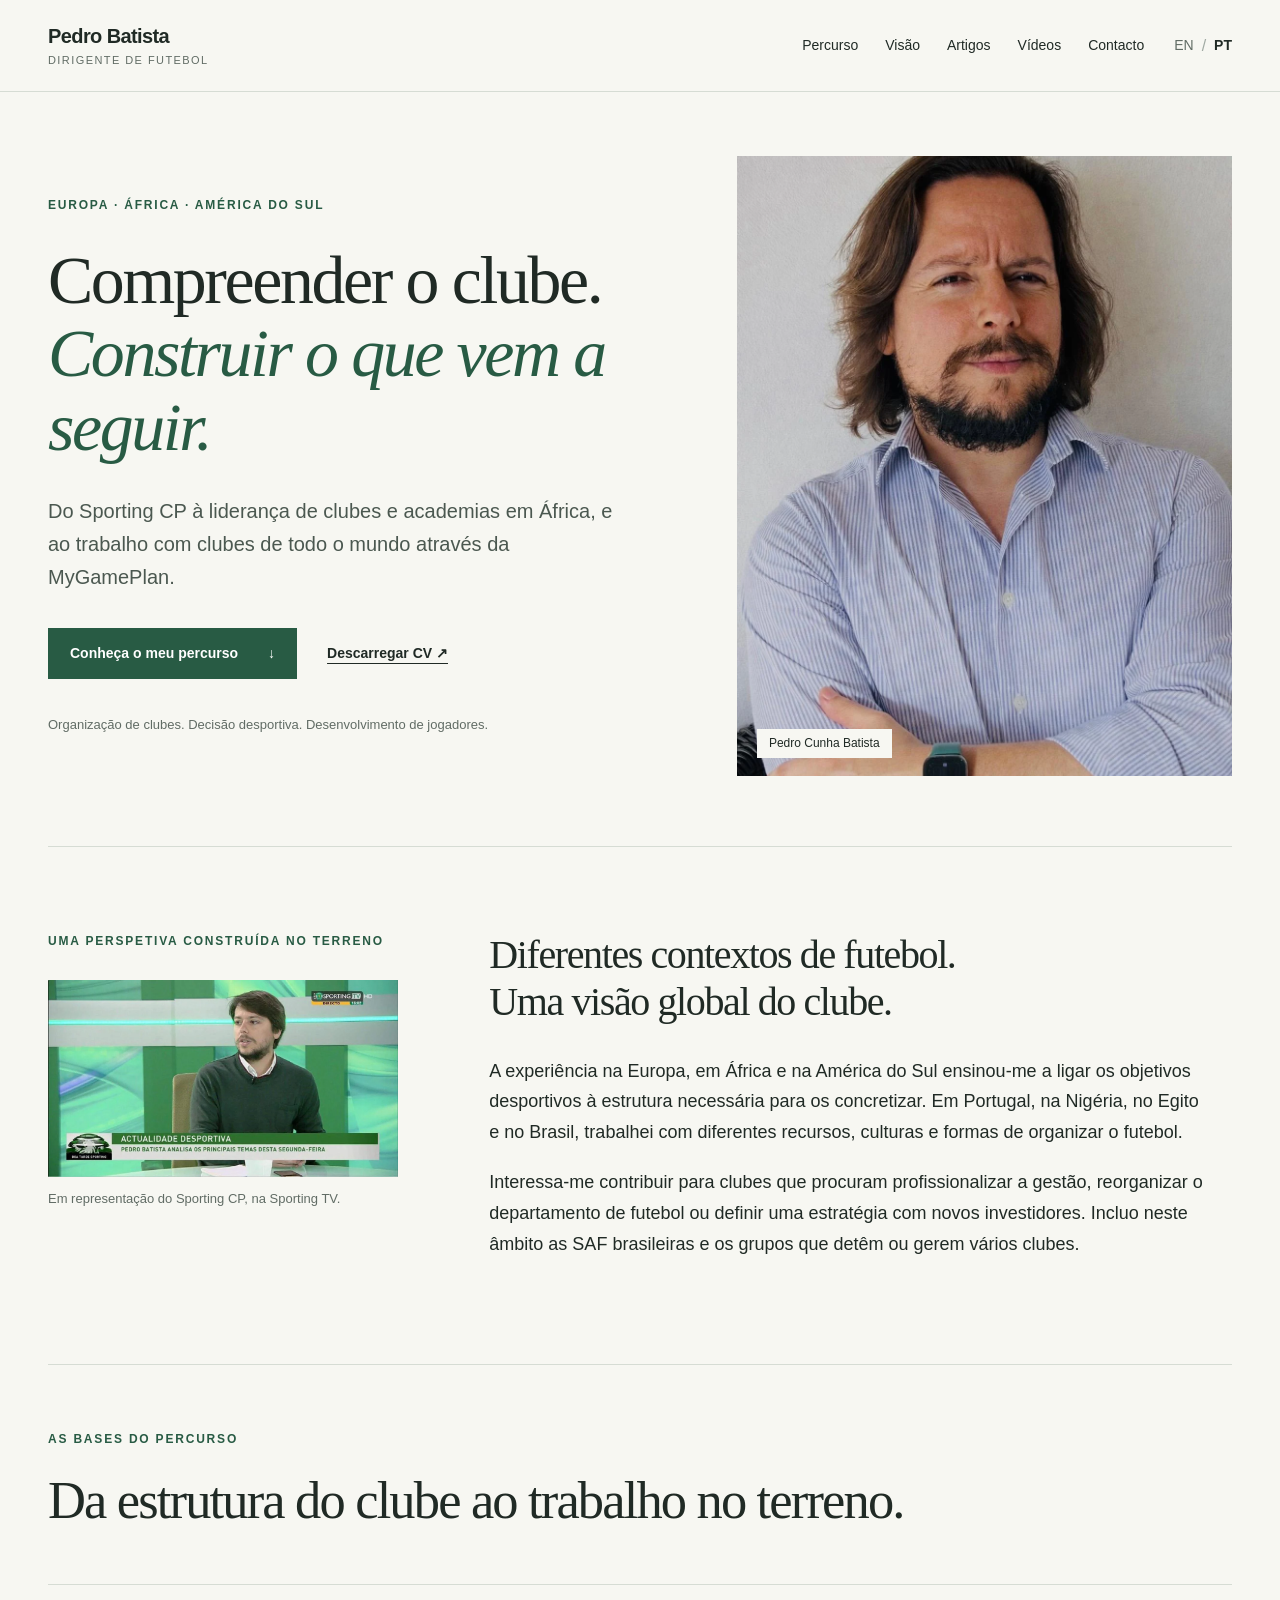
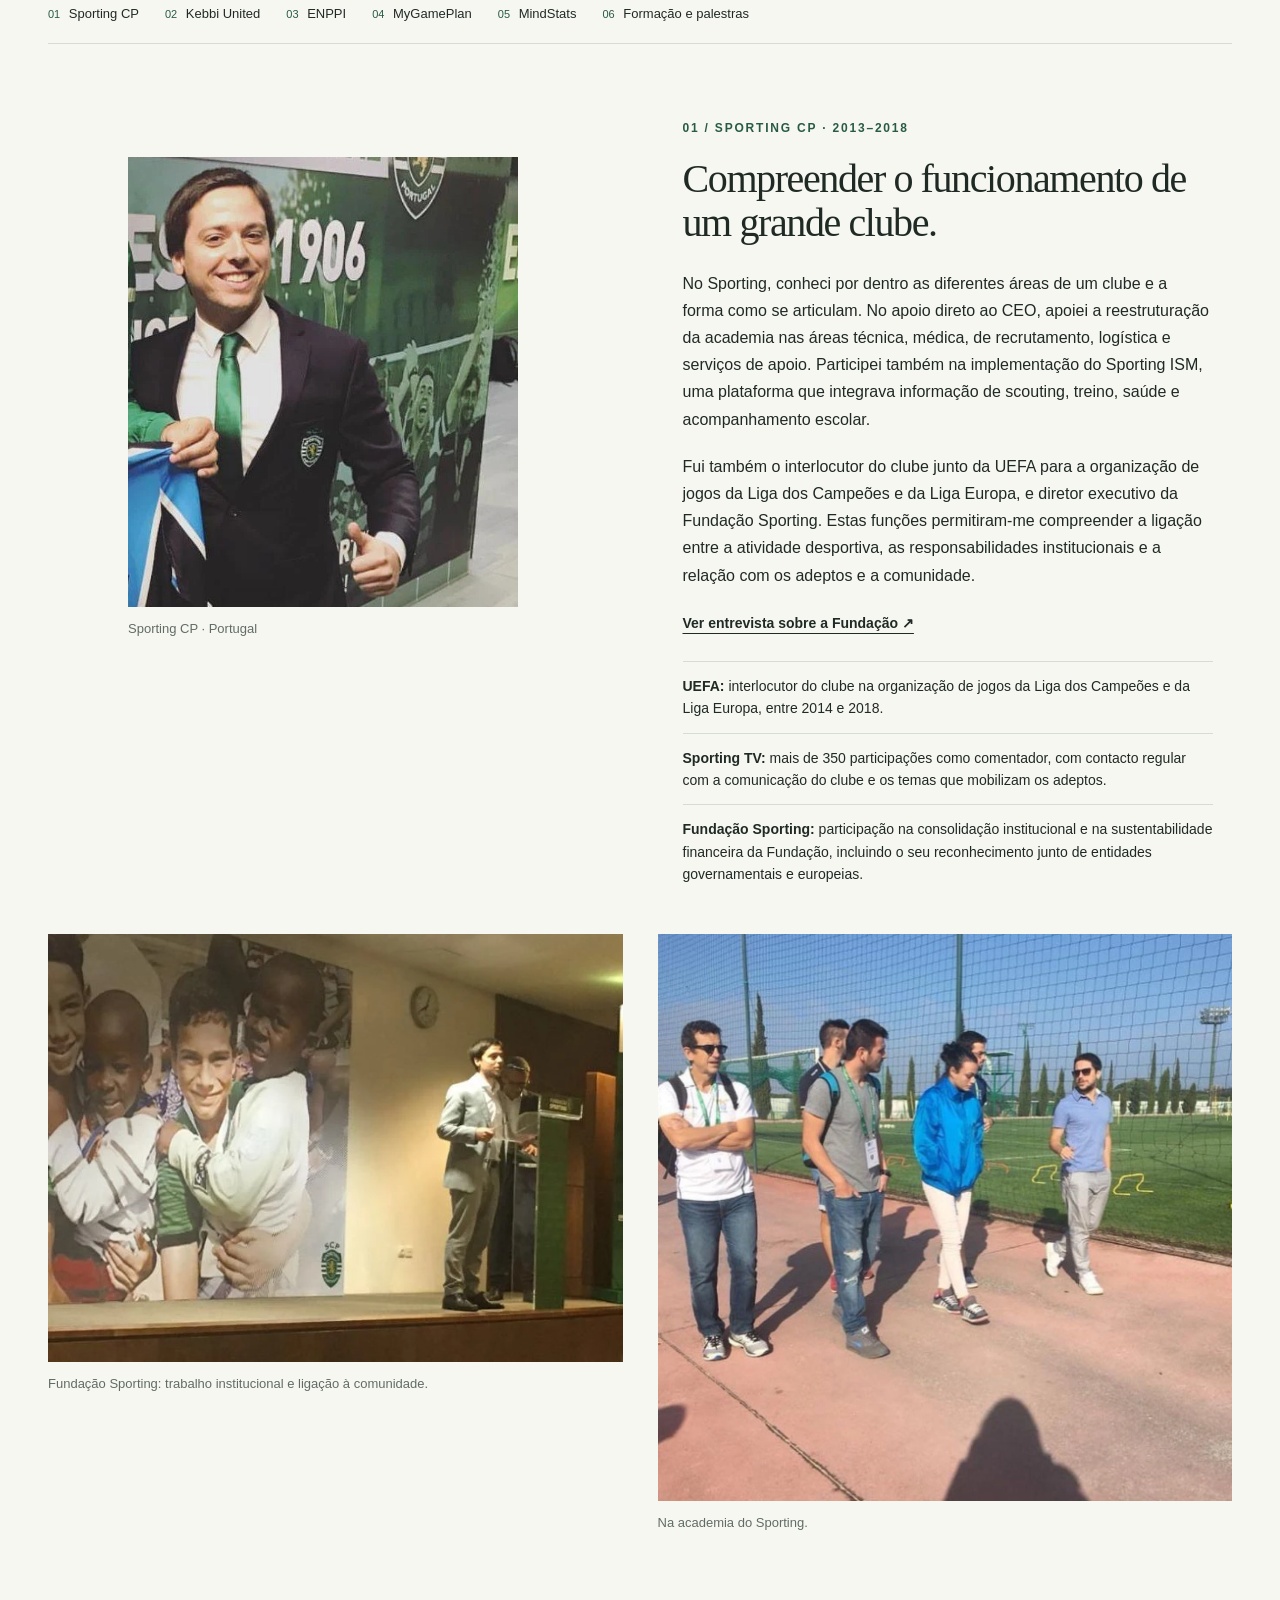
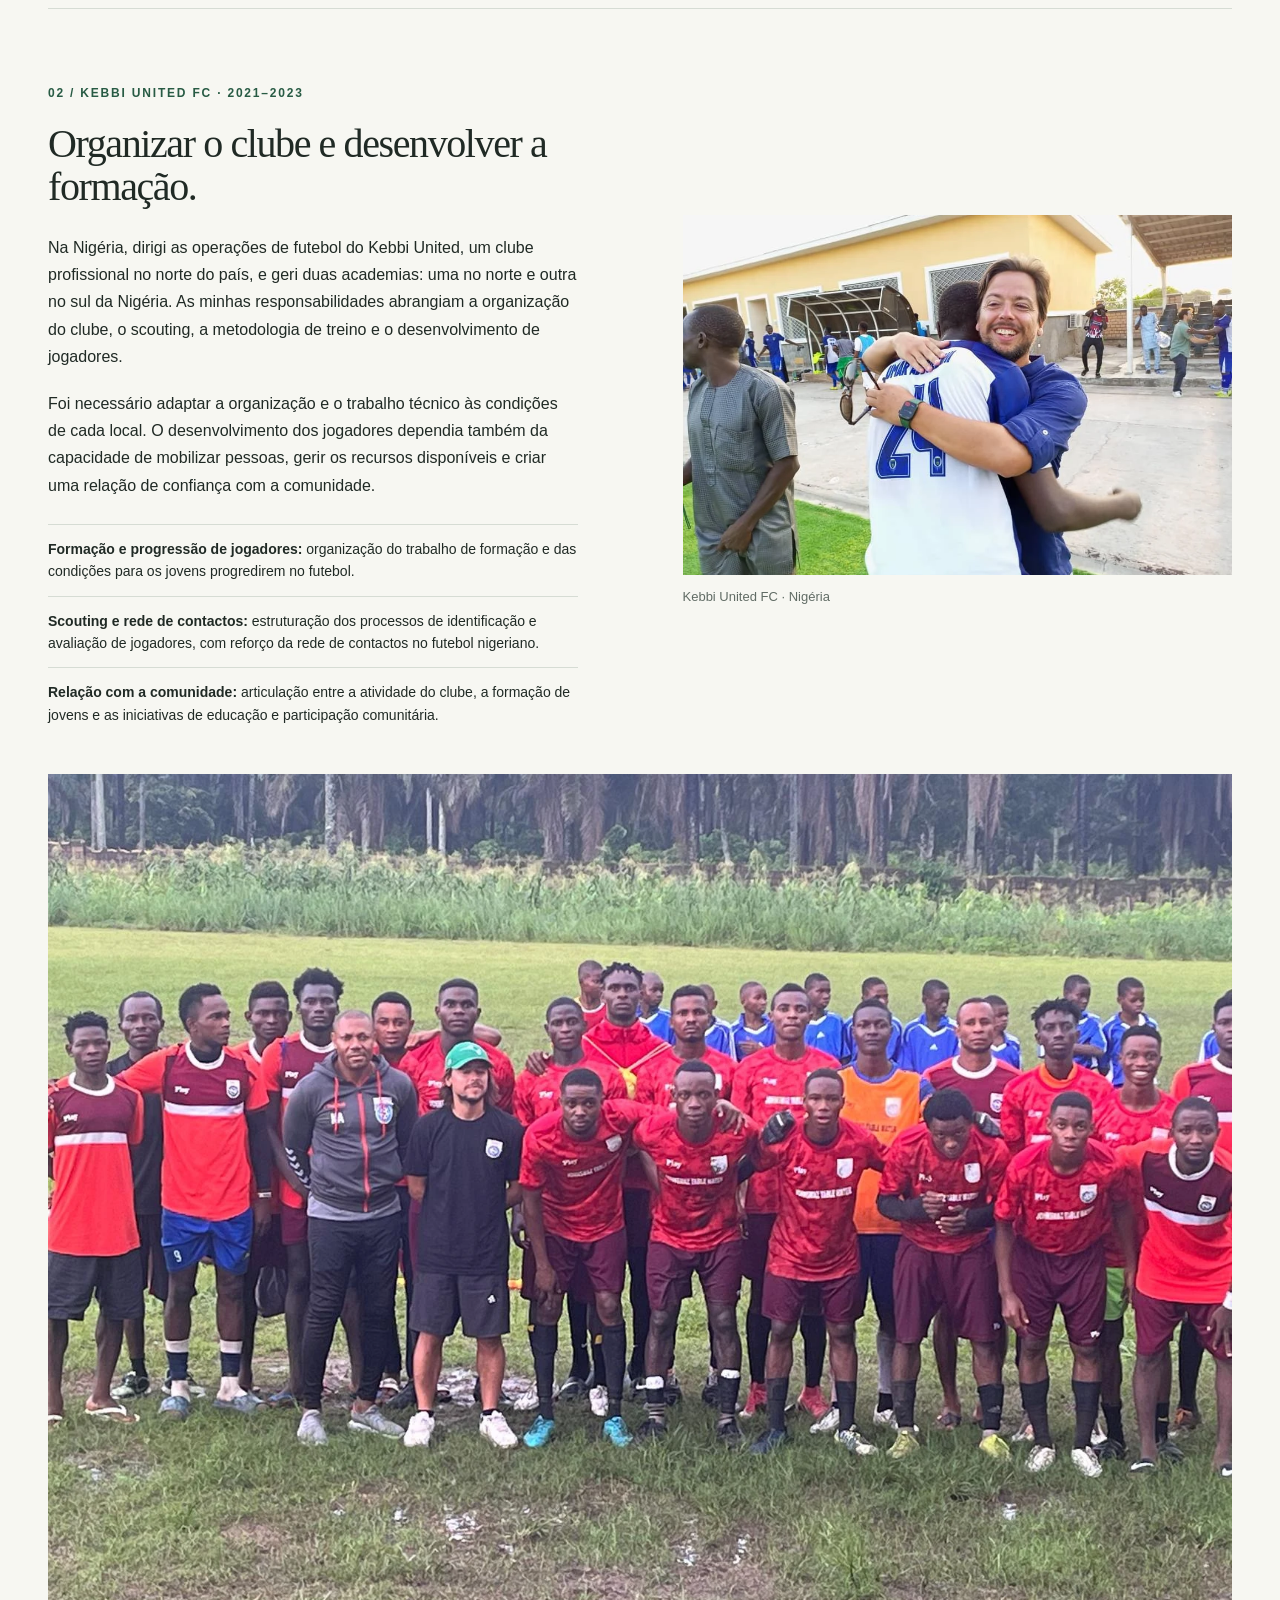
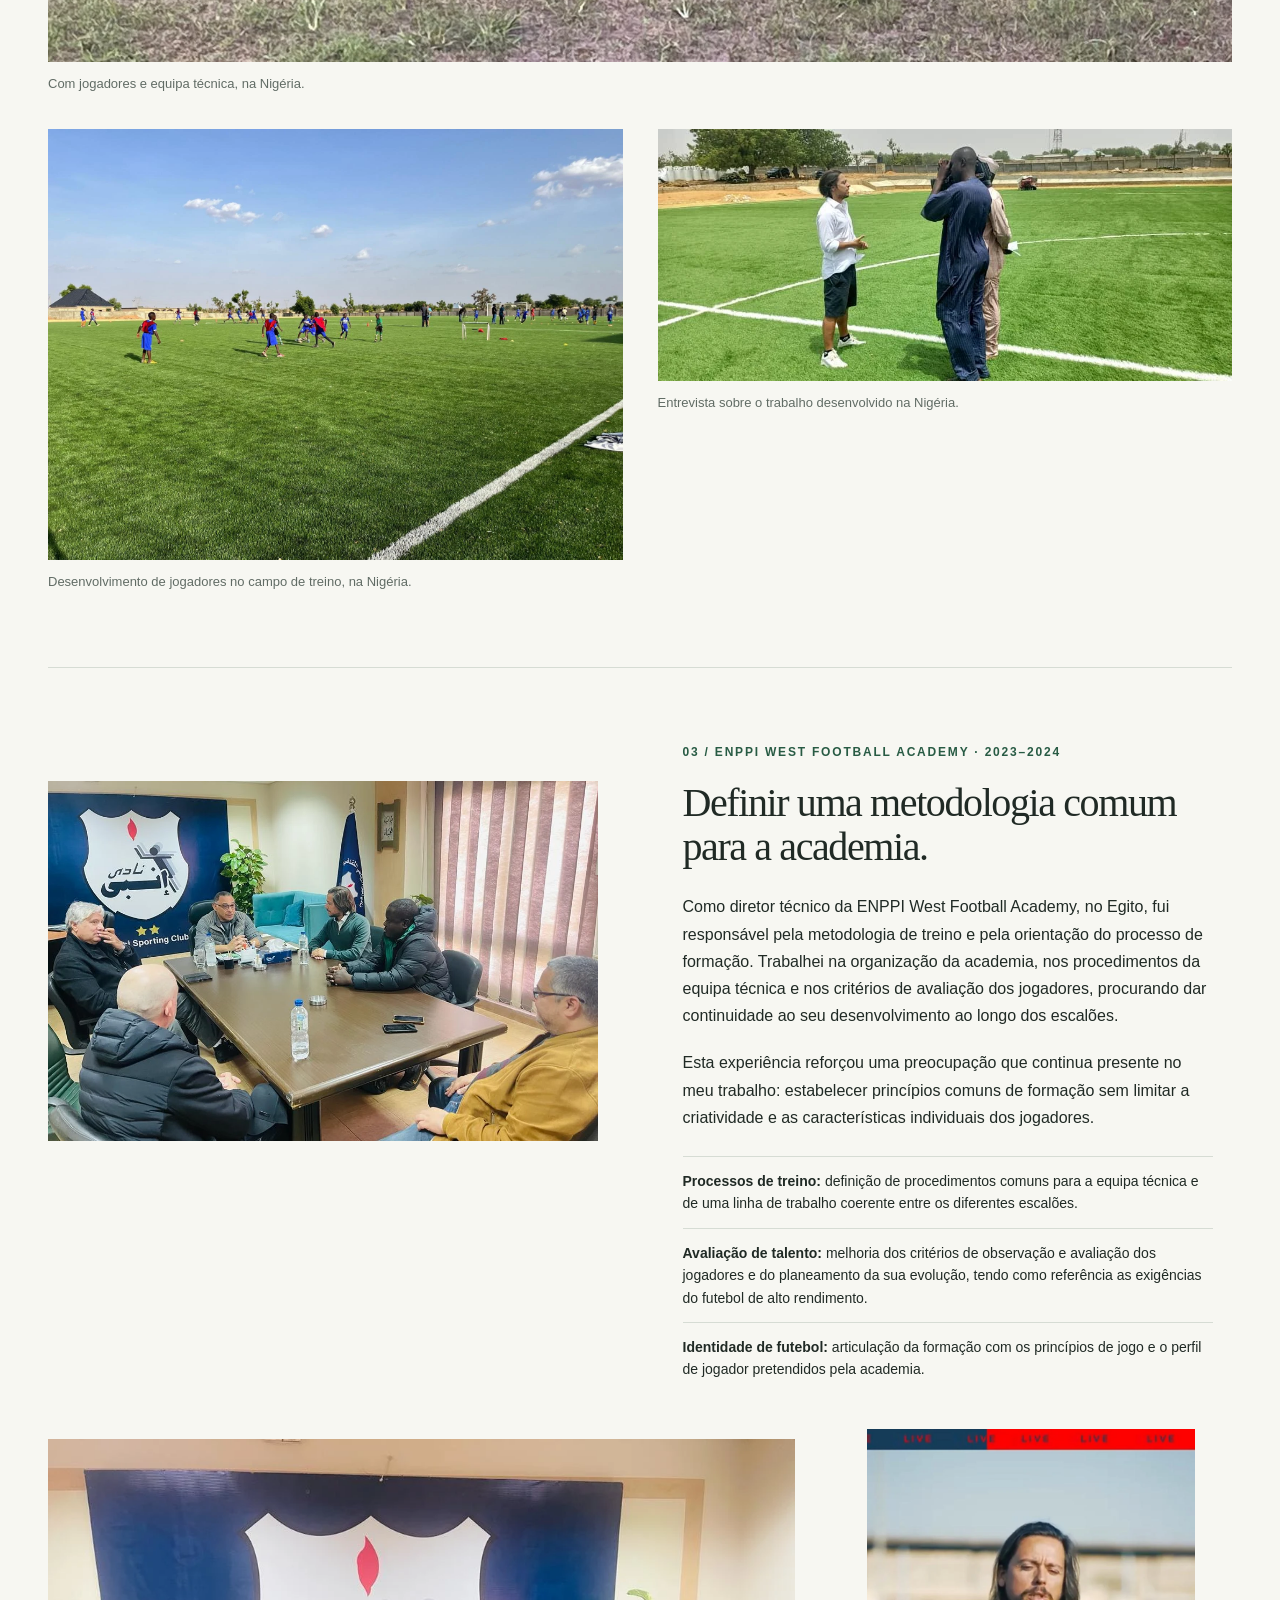
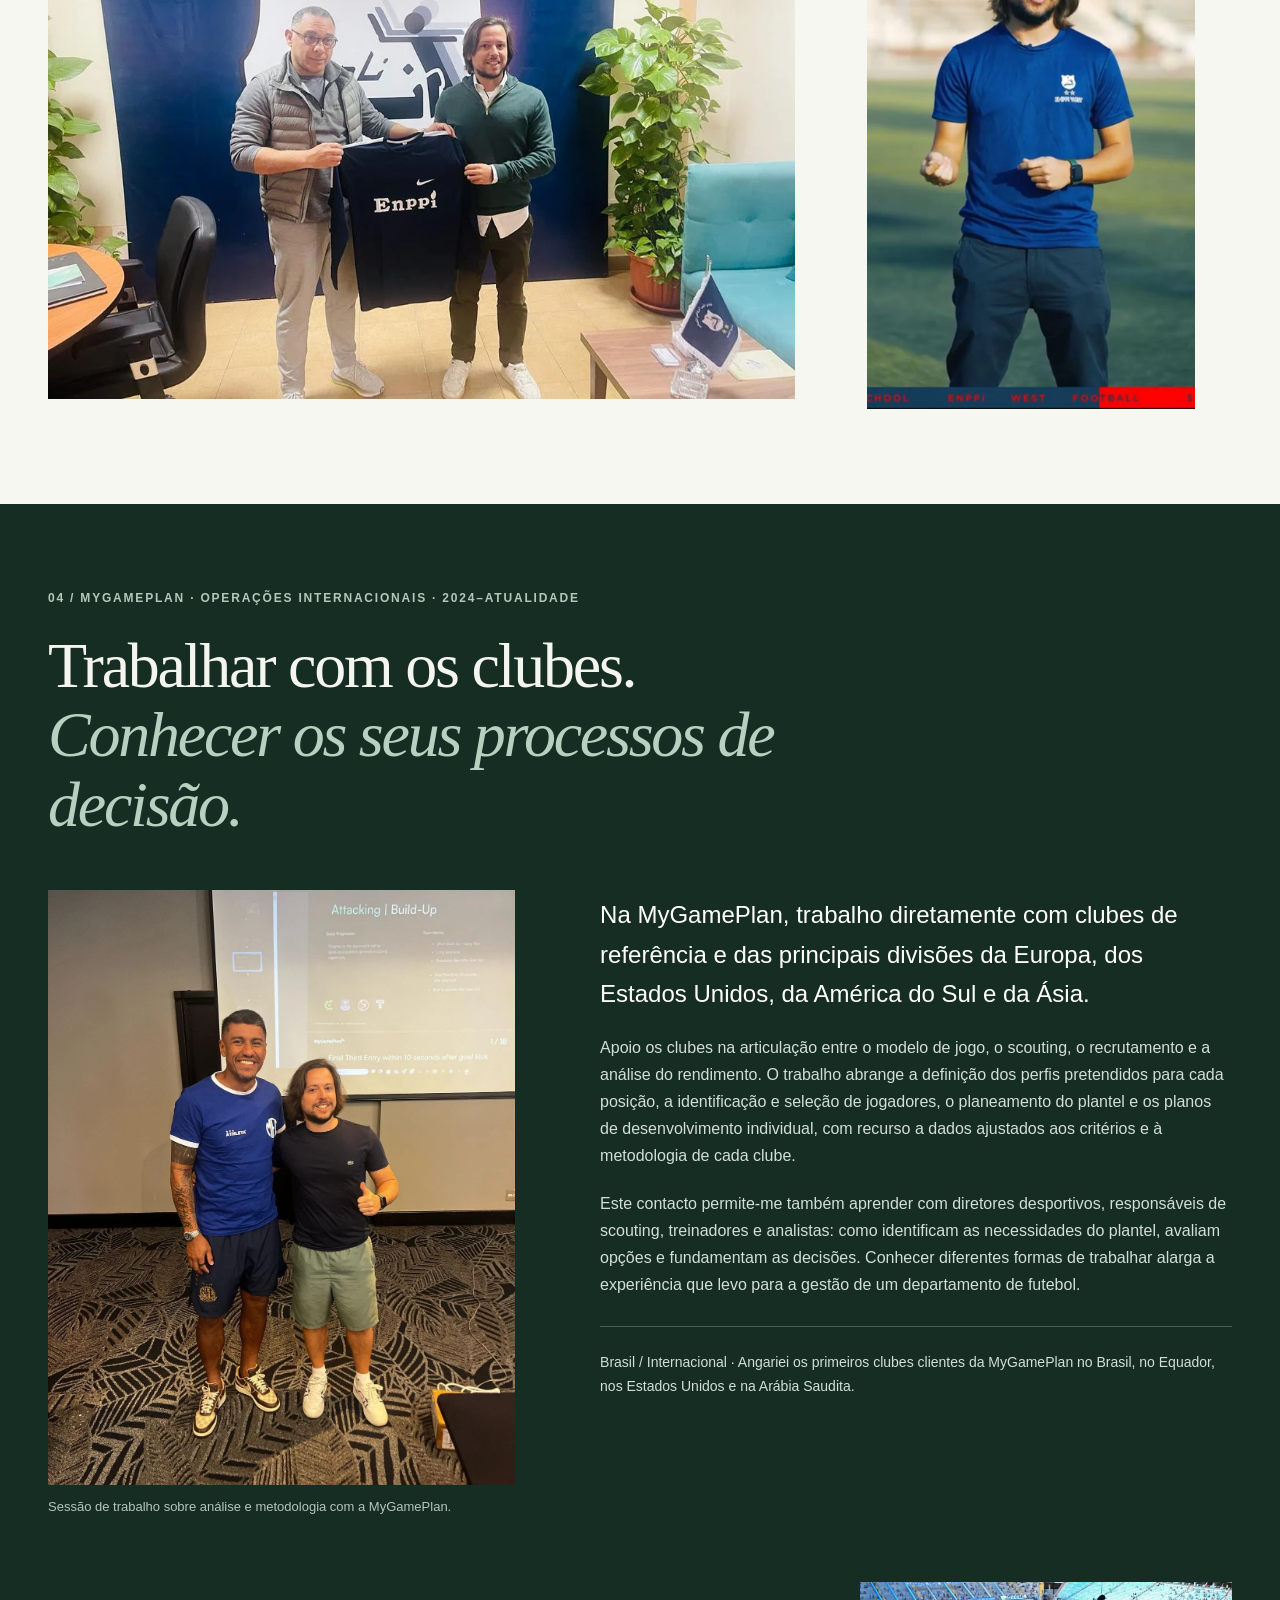
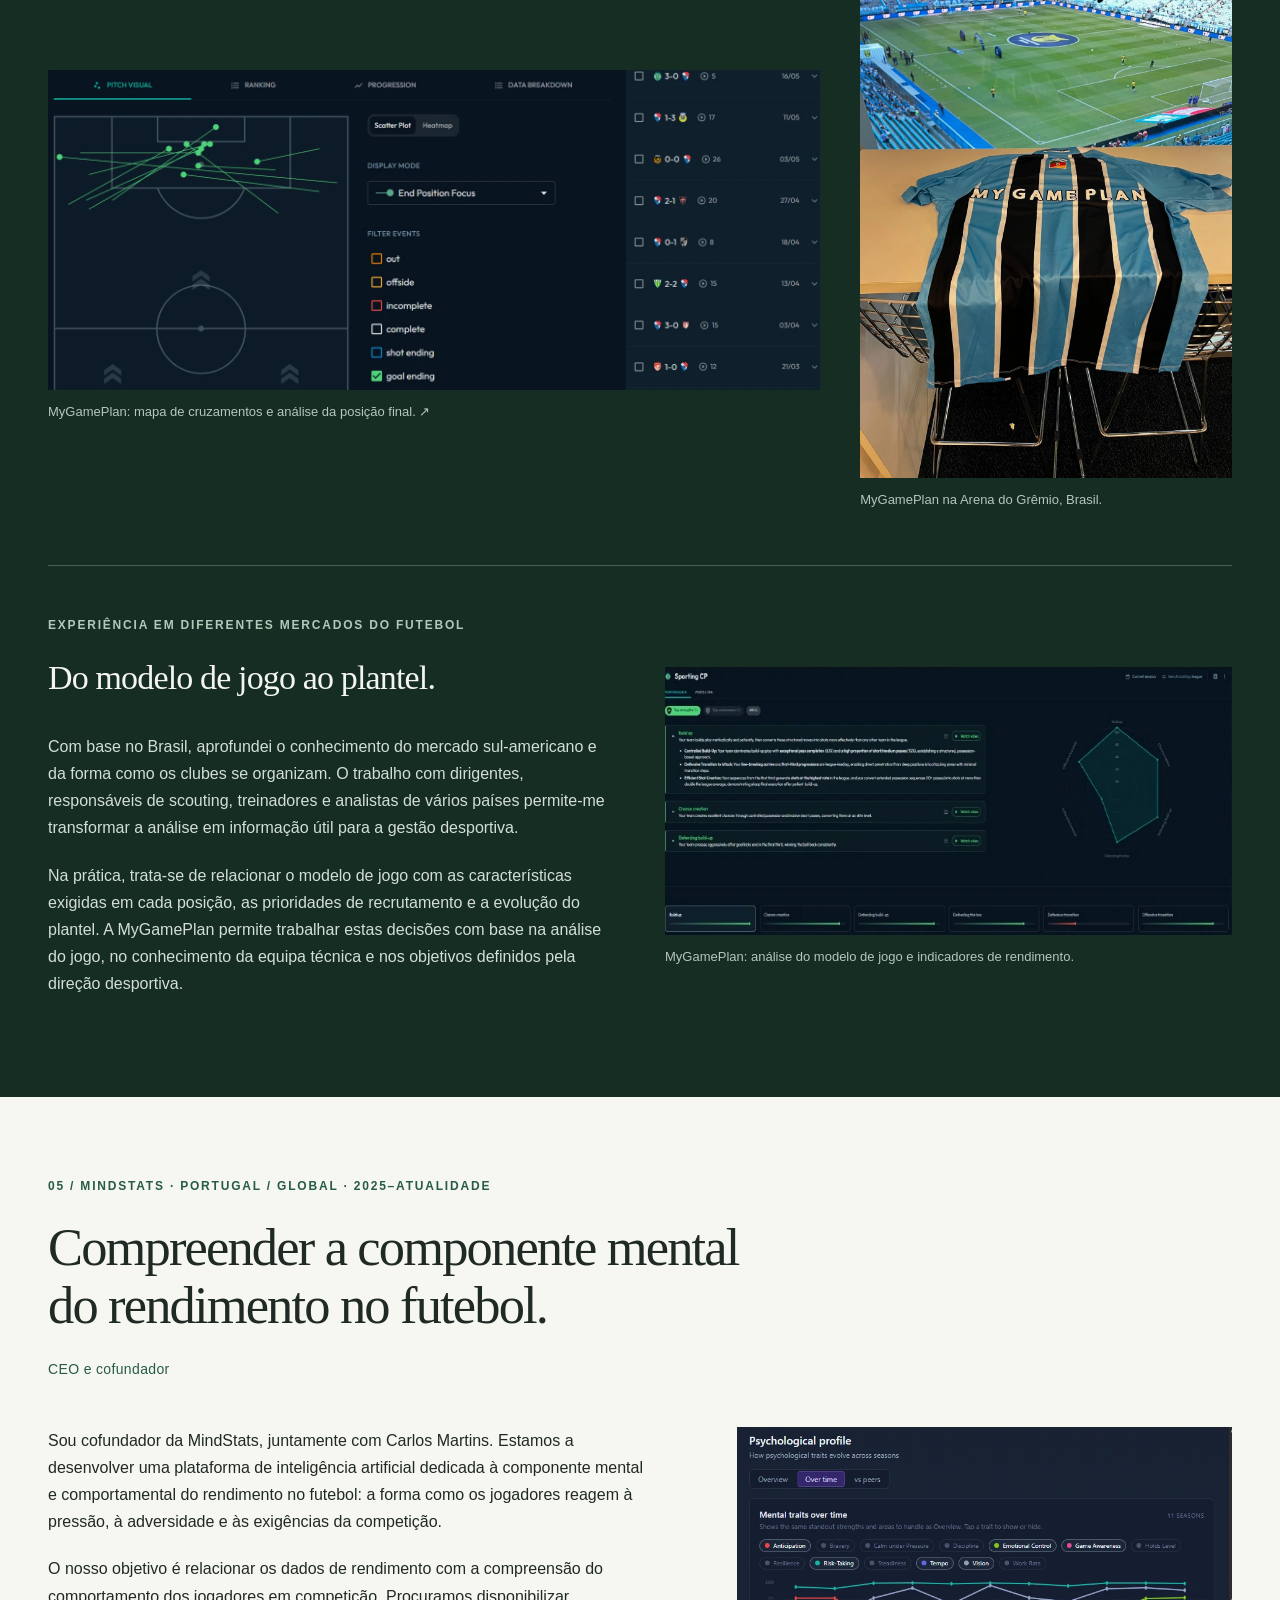
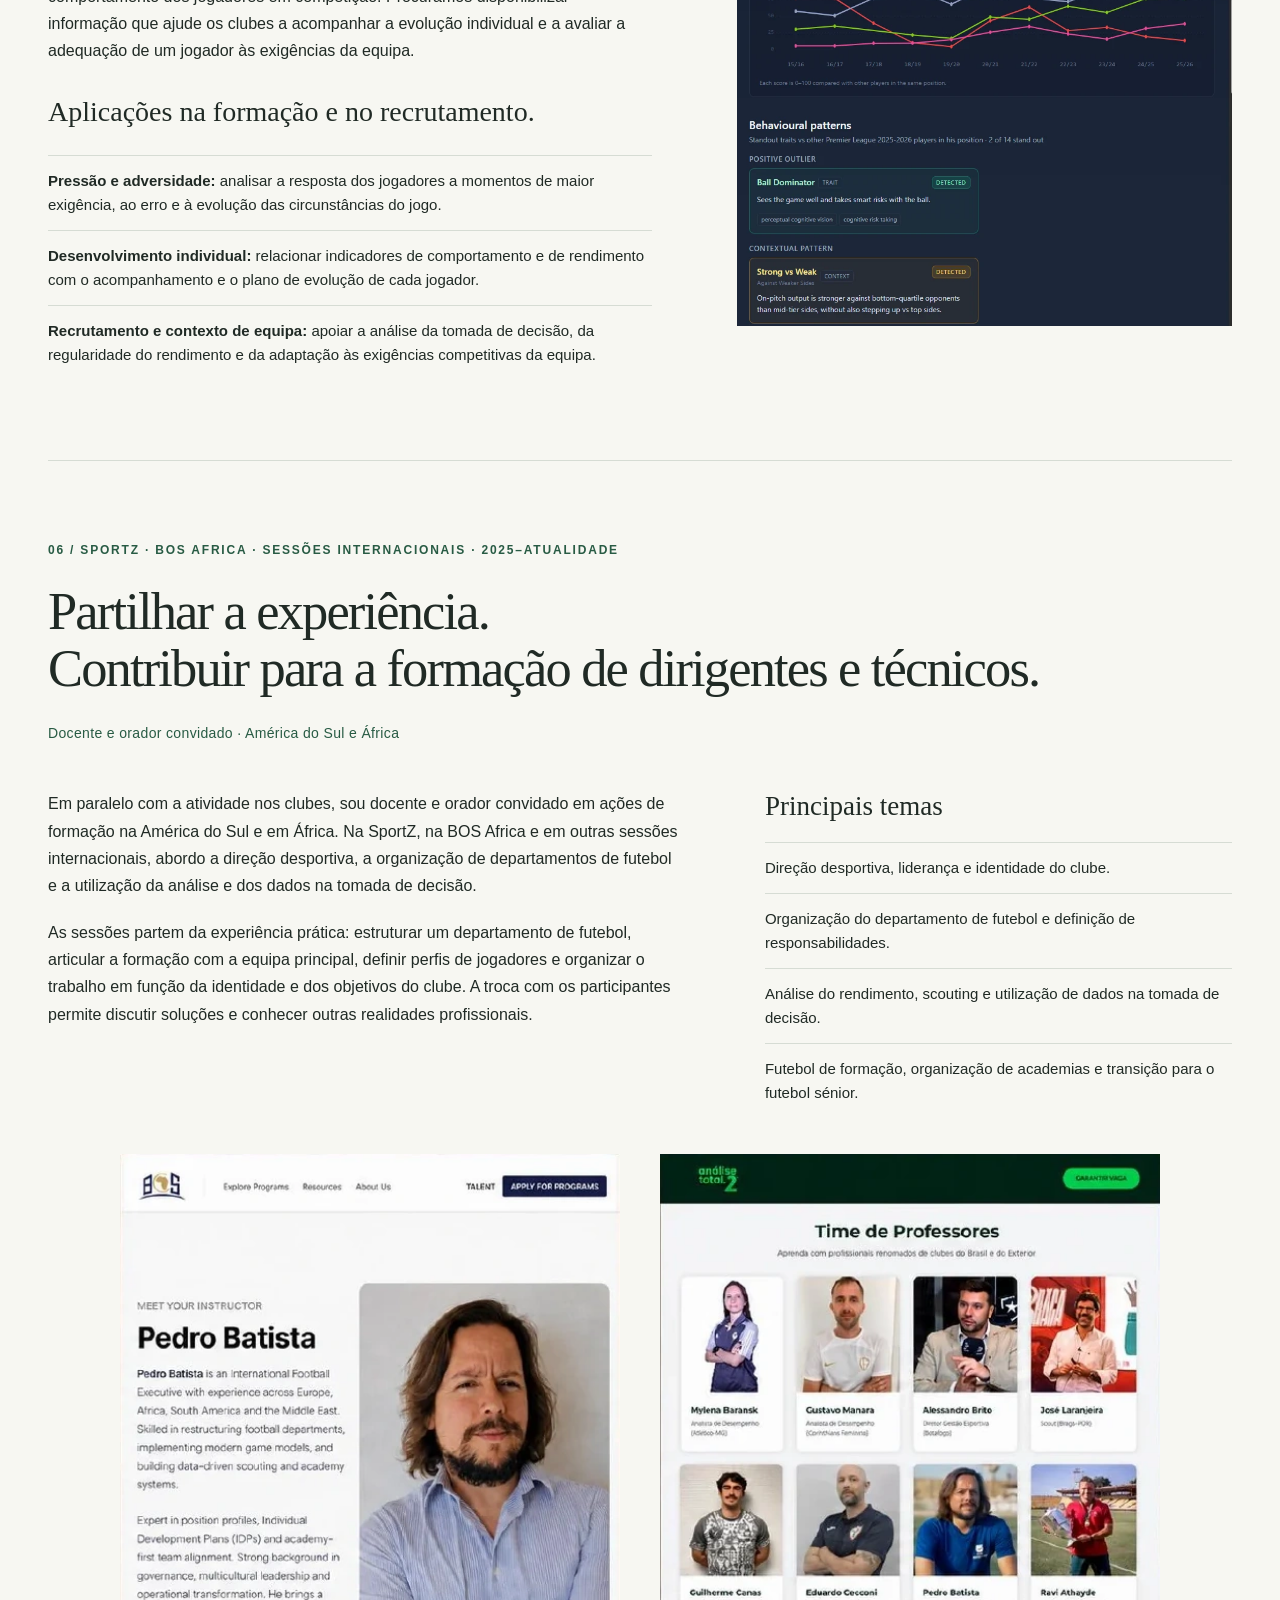
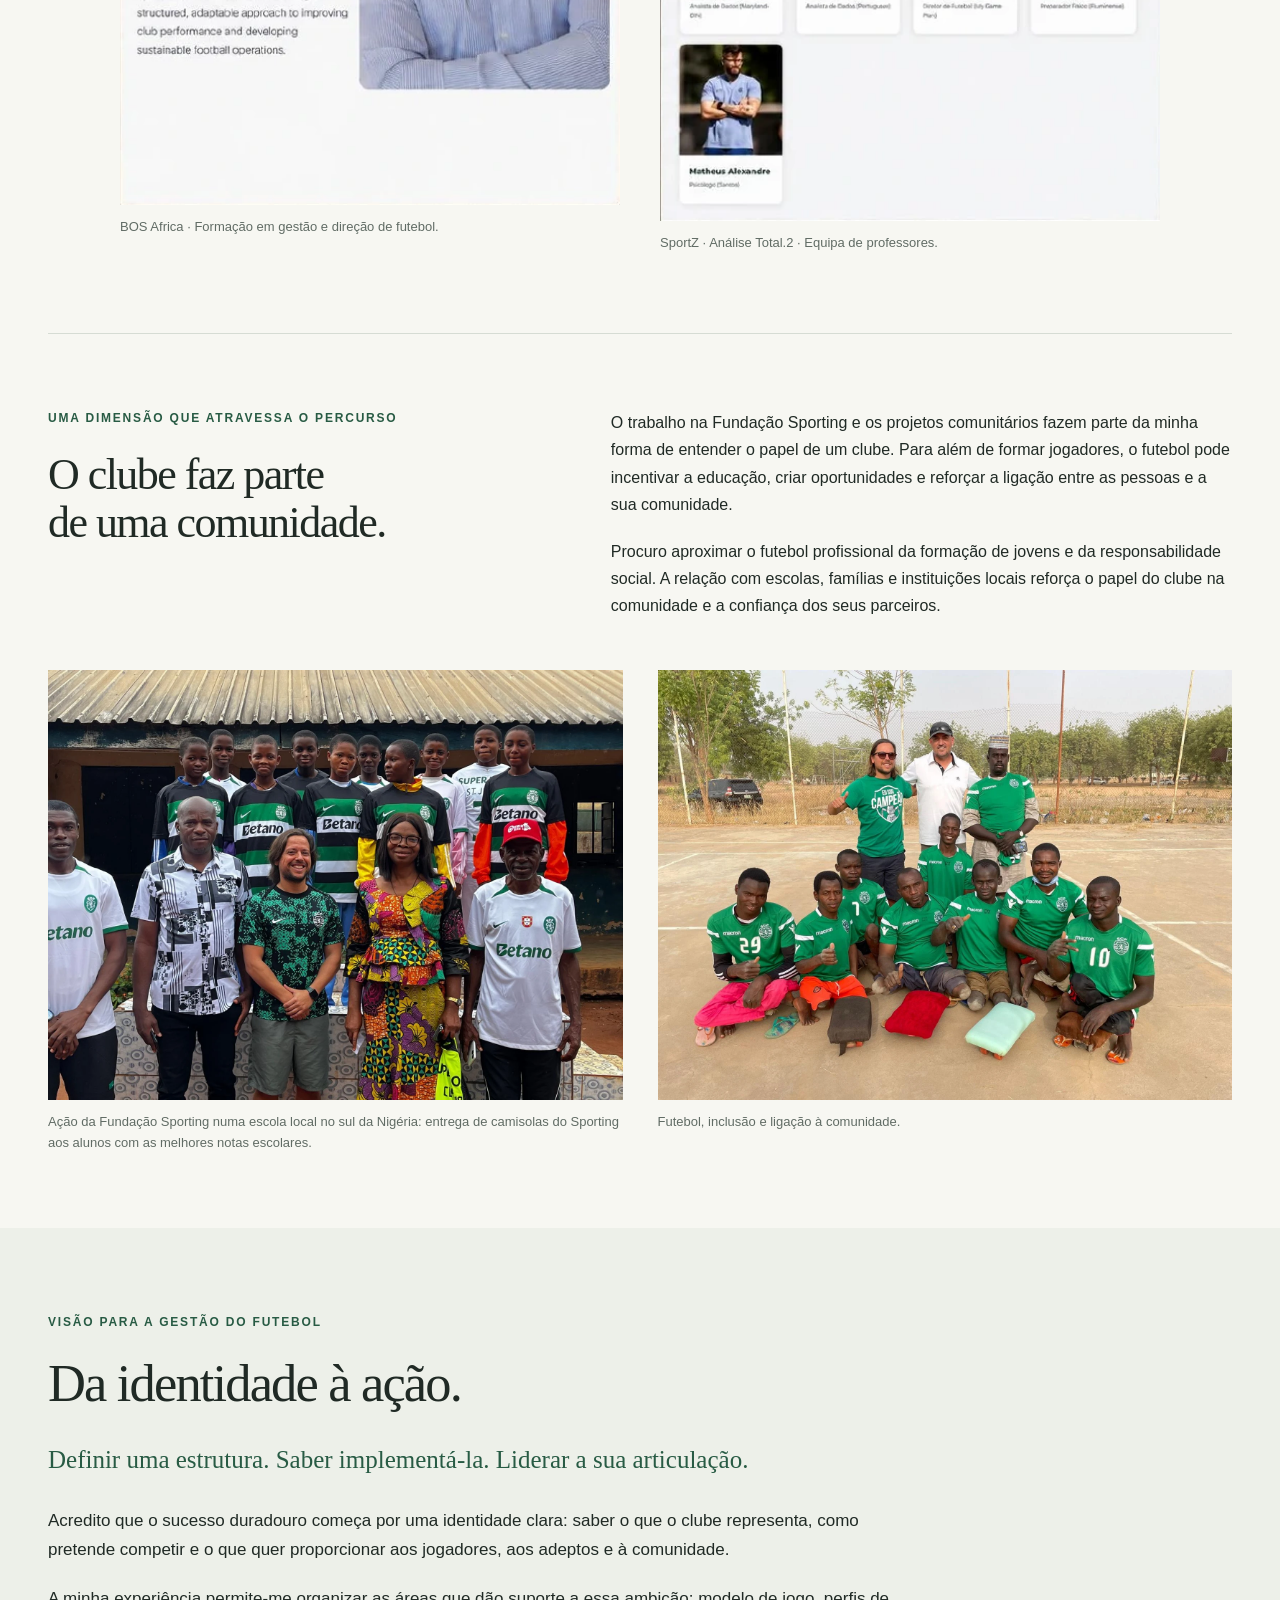
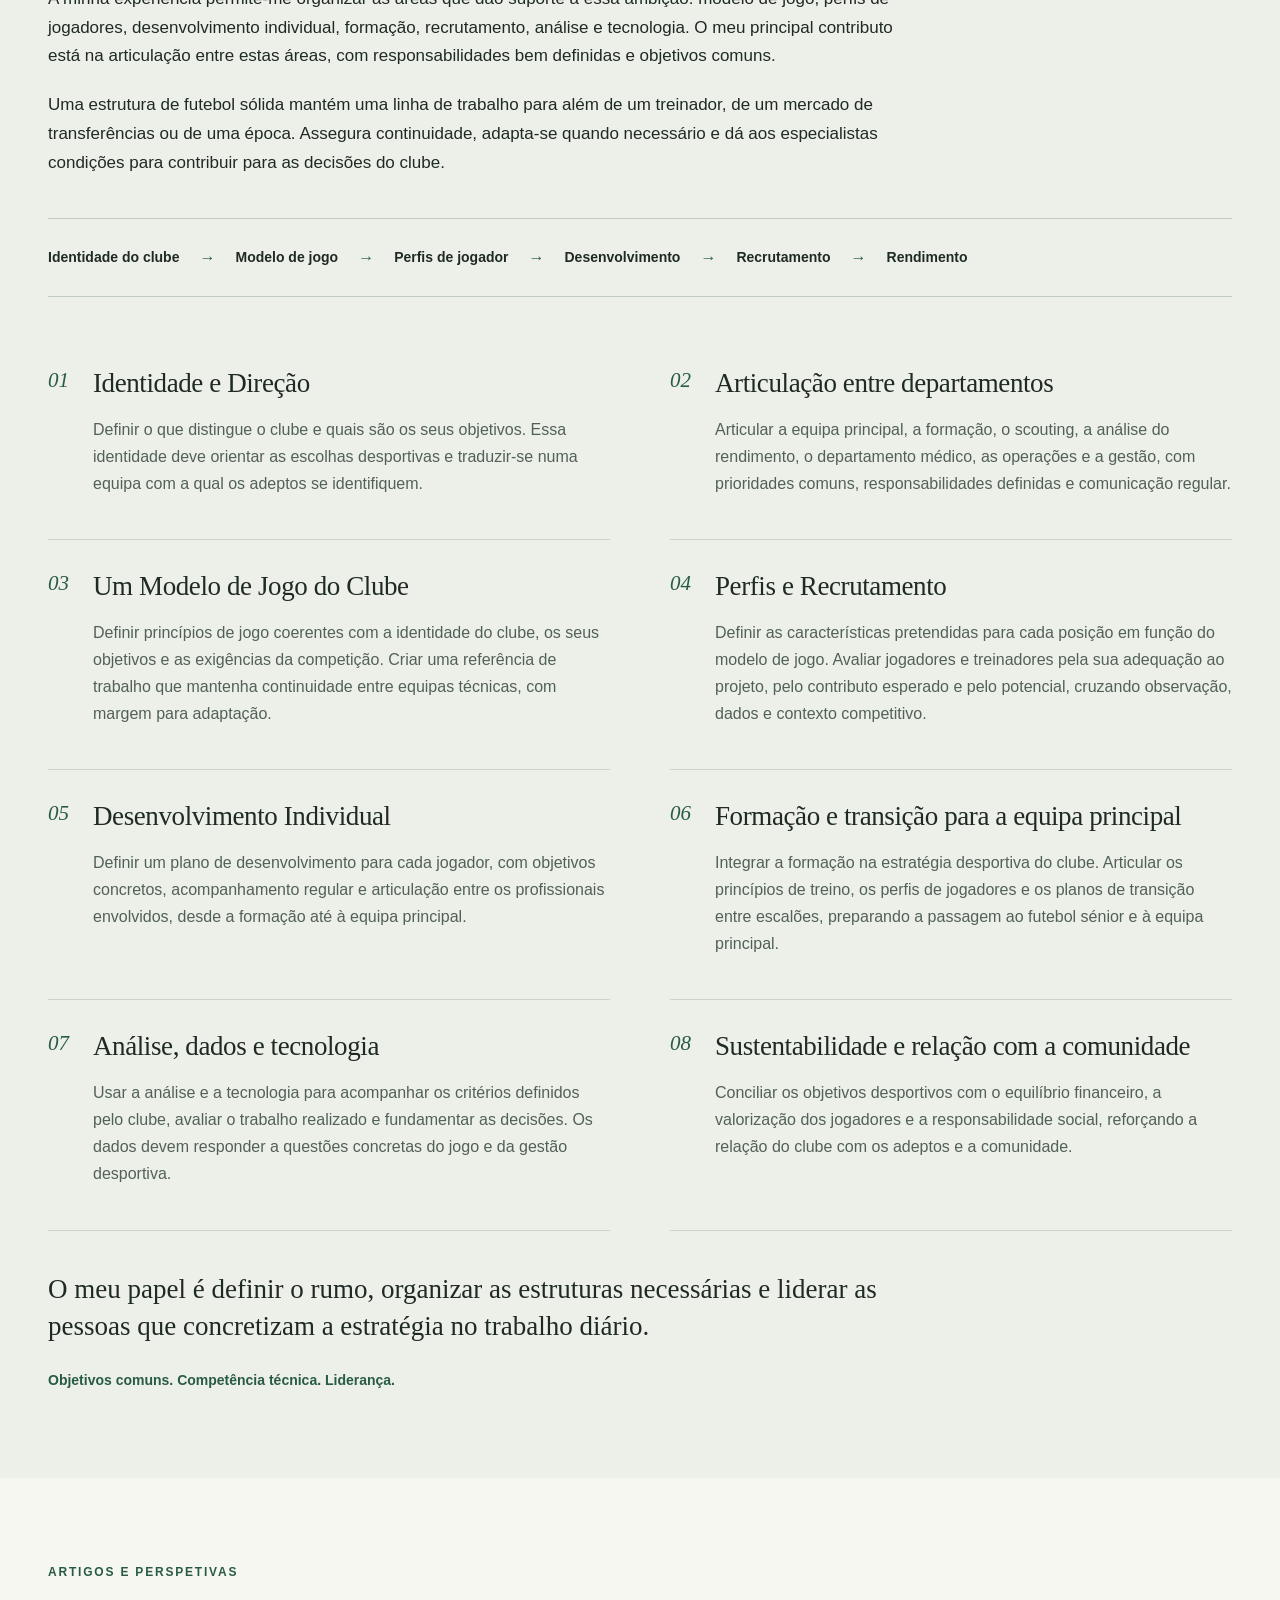
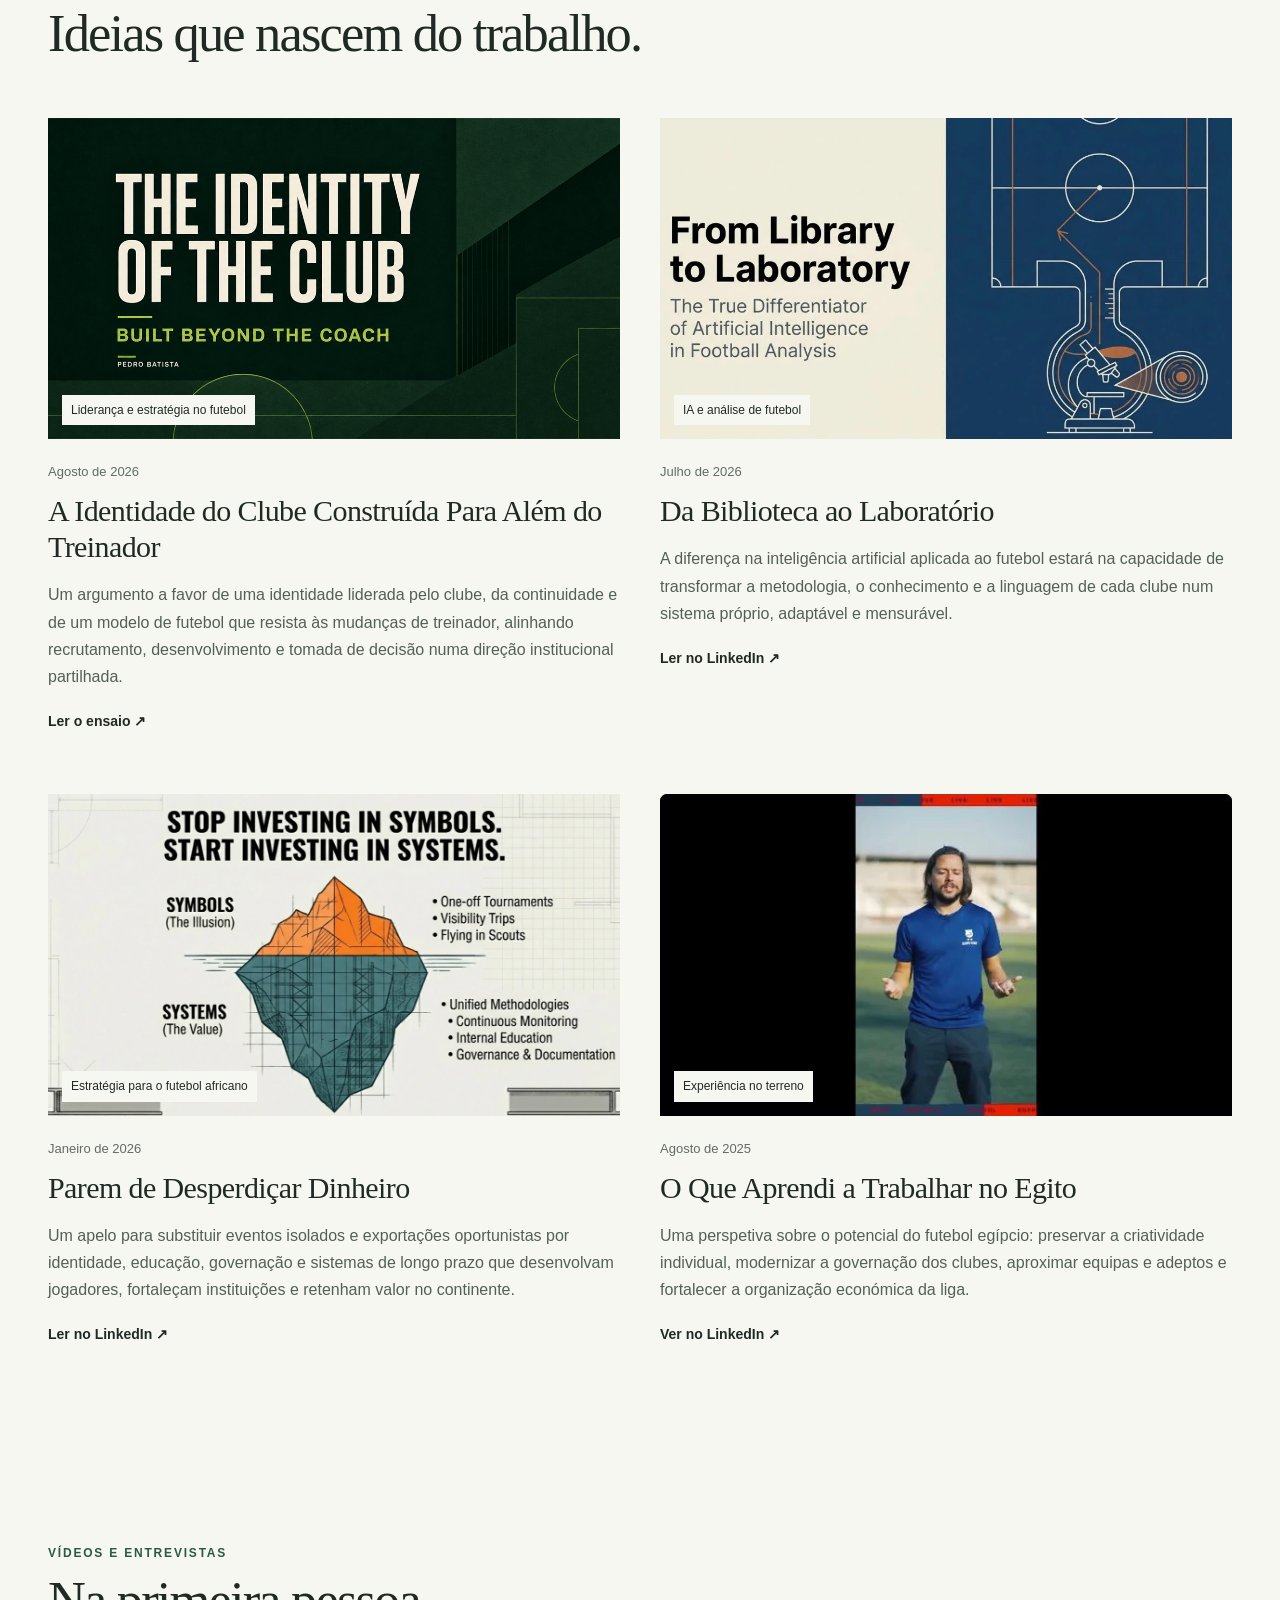
==== commit a4e3e198: "Preserve faces in documentary photographs" ====
--- a/pt.html
+++ b/pt.html
@@ -1,4 +1,4 @@
-<!doctype html><html lang="pt"><head><meta charset="utf-8"><meta name="viewport" content="width=device-width, initial-scale=1"><meta name="robots" content="index,follow"><title>Pedro Cunha Batista — Dirigente de futebol</title><meta name="description" content="Executivo de futebol com experiência na Europa, África e América do Sul. Operações de clubes, formação e trabalho com clubes através da MyGamePlan."><meta property="og:image" content="https://pedrocunhabatista.github.io/assets/images/og-image.jpg"><link rel="icon" href="assets/images/icon.svg"><link rel="manifest" href="manifest.webmanifest"><meta name="theme-color" content="#285b44"><link rel="stylesheet" href="styles.css?v=0dd0bc50e2"><link rel="stylesheet" href="journey.css?v=7f295b486b"><script src="app.js?v=7c36236a74" defer></script><link rel="canonical" href="https://pedrocunhabatista.github.io/pt.html"><link rel="alternate" hreflang="en" href="https://pedrocunhabatista.github.io/"><link rel="alternate" hreflang="pt" href="https://pedrocunhabatista.github.io/pt.html"><link rel="alternate" hreflang="x-default" href="https://pedrocunhabatista.github.io/"><meta property="og:url" content="https://pedrocunhabatista.github.io/pt.html"><meta property="og:type" content="website"><meta property="og:title" content="Pedro Cunha Batista — Dirigente de futebol"><meta property="og:description" content="Executivo de futebol com experiência na Europa, África e América do Sul. Operações de clubes, formação e trabalho com clubes através da MyGamePlan."><meta name="twitter:card" content="summary_large_image"><meta name="twitter:title" content="Pedro Cunha Batista — Dirigente de futebol"><meta name="twitter:description" content="Executivo de futebol com experiência na Europa, África e América do Sul. Operações de clubes, formação e trabalho com clubes através da MyGamePlan."><meta name="twitter:image" content="https://pedrocunhabatista.github.io/assets/images/og-image.jpg"><script type="application/ld+json">{"@context": "https://schema.org", "@type": "Person", "name": "Pedro Cunha Batista", "alternateName": "Pedro Batista", "url": "https://pedrocunhabatista.github.io/", "jobTitle": "Football Executive", "image": "https://pedrocunhabatista.github.io/assets/photography/portrait.webp", "sameAs": ["https://www.linkedin.com/in/pedrocunhabatista/", "https://www.zerozero.pt/director.php?id=7320"]}</script></head><body>
+<!doctype html><html lang="pt"><head><meta charset="utf-8"><meta name="viewport" content="width=device-width, initial-scale=1"><meta name="robots" content="index,follow"><title>Pedro Cunha Batista — Dirigente de futebol</title><meta name="description" content="Executivo de futebol com experiência na Europa, África e América do Sul. Operações de clubes, formação e trabalho com clubes através da MyGamePlan."><meta property="og:image" content="https://pedrocunhabatista.github.io/assets/images/og-image.jpg"><link rel="icon" href="assets/images/icon.svg"><link rel="manifest" href="manifest.webmanifest"><meta name="theme-color" content="#285b44"><link rel="stylesheet" href="styles.css?v=0dd0bc50e2"><link rel="stylesheet" href="journey.css?v=9d613342bb"><script src="app.js?v=7c36236a74" defer></script><link rel="canonical" href="https://pedrocunhabatista.github.io/pt.html"><link rel="alternate" hreflang="en" href="https://pedrocunhabatista.github.io/"><link rel="alternate" hreflang="pt" href="https://pedrocunhabatista.github.io/pt.html"><link rel="alternate" hreflang="x-default" href="https://pedrocunhabatista.github.io/"><meta property="og:url" content="https://pedrocunhabatista.github.io/pt.html"><meta property="og:type" content="website"><meta property="og:title" content="Pedro Cunha Batista — Dirigente de futebol"><meta property="og:description" content="Executivo de futebol com experiência na Europa, África e América do Sul. Operações de clubes, formação e trabalho com clubes através da MyGamePlan."><meta name="twitter:card" content="summary_large_image"><meta name="twitter:title" content="Pedro Cunha Batista — Dirigente de futebol"><meta name="twitter:description" content="Executivo de futebol com experiência na Europa, África e América do Sul. Operações de clubes, formação e trabalho com clubes através da MyGamePlan."><meta name="twitter:image" content="https://pedrocunhabatista.github.io/assets/images/og-image.jpg"><script type="application/ld+json">{"@context": "https://schema.org", "@type": "Person", "name": "Pedro Cunha Batista", "alternateName": "Pedro Batista", "url": "https://pedrocunhabatista.github.io/", "jobTitle": "Football Executive", "image": "https://pedrocunhabatista.github.io/assets/photography/portrait.webp", "sameAs": ["https://www.linkedin.com/in/pedrocunhabatista/", "https://www.zerozero.pt/director.php?id=7320"]}</script></head><body>
  <a class="skip" href="#main">Saltar para o conteúdo</a>
  <header><div class="shell header-inner"><a class="brand" href="#home">Pedro Batista<span>Dirigente de futebol</span></a><nav id="navigation" aria-label="Navegação principal"><a href="#story">Percurso</a><a href="#vision">Visão</a><a href="#insights">Artigos</a><a href="#media">Vídeos</a><a href="#contact">Contacto</a></nav><div class="header-tools"><div class="languages" aria-label="Idioma"><a href="index.html" lang="en" >EN</a><span>/</span><a href="pt.html" lang="pt" aria-current="page">PT</a></div><button class="menu" aria-controls="navigation" aria-expanded="false">Menu <span aria-hidden="true">+</span></button></div></div></header>
  <main id="main"><section class="hero shell" id="home"><div class="hero-copy"><p class="eyebrow">Europa · África · América do Sul</p><h1>Compreender o clube.<br><em>Construir o que vem a seguir.</em></h1><p class="lead">Do Sporting CP à liderança de clubes e academias em África, e ao trabalho com clubes de todo o mundo através da MyGamePlan.</p><div class="hero-actions"><a class="button" href="#story">Conheça o meu percurso <span>↓</span></a><a class="text-link" href="assets/documents/Pedro-Batista-Executive-CV-ENG.pdf?v=original-2" download>Descarregar CV <span>↗</span></a></div><p class="hero-note">Organização de clubes. Decisão desportiva. Desenvolvimento de jogadores.</p></div><figure class="hero-image"><img class="" src="assets/photography/portrait.webp" alt="Pedro Batista" width="1024" height="1536" fetchpriority="high"><figcaption>Pedro Cunha Batista</figcaption></figure></section>
--- a/journey.css
+++ b/journey.css
@@ -11,3 +11,11 @@
 .intro-aside figure{margin-top:30px;max-width:350px}.intro-aside img{aspect-ratio:4/5;object-fit:cover;object-position:45% 55%}.intro{align-items:start}.intro>div:last-child{padding-top:0}.journey-links{display:flex;flex-wrap:wrap;gap:12px 26px;border-block:1px solid var(--line);padding:18px 0;margin-top:34px}.journey-links a{font-size:13px;text-decoration:none}.journey-links span{font-size:11px;color:var(--green);margin-right:5px}.journey-links a:hover{text-decoration:underline}.chapter{row-gap:35px}.chapter-gallery{grid-column:1/-1;display:grid;grid-template-columns:1fr 1fr;gap:35px}.chapter.reverse .chapter-gallery{order:3}.chapter-gallery figure{order:0!important}.chapter-gallery img{height:310px;object-fit:cover}.chapter+.chapter{border-top:1px solid var(--line);padding-top:75px;margin-top:75px}.role-notes{padding:0;list-style:none;margin:26px 0 0}.role-notes li{border-top:1px solid var(--line);padding:13px 0;font-size:15px;line-height:1.6}.role-notes strong{font-weight:600}.chapter-copy .role-notes{margin-top:25px}.chapter-copy .role-notes li{font-size:14px}.mgp-depth{display:grid;grid-template-columns:1fr 1fr;align-items:center;gap:50px;margin-top:55px;padding-top:50px;border-top:1px solid #486153}.mgp-depth h3{font:34px/1.2 Georgia;letter-spacing:-.025em}.mgp-depth p:not(.eyebrow){color:#d3dfd6}.mgp-depth img{height:auto}.career-current{padding-block:80px;border-bottom:1px solid var(--line)}.current-heading{max-width:1030px;margin-bottom:45px}.current-heading h2{margin-bottom:24px}.role-title{font-size:14px;color:var(--green);letter-spacing:.025em}.mindstats-grid{display:grid;grid-template-columns:1.1fr .9fr;gap:85px;align-items:start}.mindstats-grid h3{font:28px/1.25 Georgia;margin:30px 0 15px}.mindstats-images{display:grid;gap:20px;background:#0a1721;padding:18px;max-width:500px;justify-self:end;width:100%}.mindstats-images img{width:100%;height:auto}.teaching-copy{display:grid;grid-template-columns:1.15fr .85fr;gap:85px}.teaching-copy h3{font:27px/1.25 Georgia;margin-bottom:10px}.teaching-copy .role-notes{margin-top:18px}.teaching-evidence{display:grid;grid-template-columns:1fr 1fr;gap:40px;max-width:1040px;margin:36px auto 0}.teaching-evidence img{width:100%;height:auto;background:white}.community-story{padding-block:75px;display:grid;grid-template-columns:1fr 1.3fr;gap:30px 85px}.community-story h2{font-size:44px}.community-gallery{grid-column:1/-1;display:grid;grid-template-columns:1fr 1fr;gap:35px}.community-gallery img{height:335px;object-fit:cover}.vision-section{background:#edf0e9;padding-block:85px}.vision-intro{max-width:920px}.vision-positioning{font:25px/1.4 Georgia;color:var(--green);max-width:850px;margin-bottom:30px}.vision-manifesto{max-width:850px;font-size:17px}.vision-flow{display:flex;align-items:center;flex-wrap:wrap;gap:15px 20px;border-block:1px solid #bfcbbd;padding:25px 0;margin:40px 0}.vision-flow span{font-size:14px;font-weight:600}.vision-flow i{font-style:normal;color:var(--green)}.vision-pillars{display:grid;grid-template-columns:1fr 1fr;gap:0 60px}.vision-card{position:relative;padding:30px 0 22px 45px;border-bottom:1px solid #cbd4c8}.vision-card>b{position:absolute;left:0;top:31px;color:var(--green);font:italic 21px Georgia}.vision-card h3{font:27px/1.2 Georgia;letter-spacing:-.015em;margin-bottom:16px}.vision-card p{color:#526157;font-size:16px}.vision-closing{max-width:850px;padding-top:40px}.vision-closing>p{font:27px/1.4 Georgia}.vision-closing>strong{font-size:14px;color:var(--green)}.vision-section+.writing{background:var(--paper)}
 @media(max-width:1050px){.mindstats-grid,.teaching-copy{gap:40px}.chapter-gallery img{height:275px}.community-story{gap:30px 40px}.community-gallery img{height:280px}.vision-pillars{gap:0 35px}.mgp-depth{gap:35px}nav{gap:17px}}
 @media(max-width:780px){.intro-aside{margin-bottom:30px}.intro-aside figure{max-width:none;margin-top:22px}.intro-aside img{height:360px;aspect-ratio:auto;object-position:center 48%}.intro{gap:8px}.chapter-gallery{gap:22px;grid-template-columns:1fr}.chapter-gallery img{height:auto;max-height:370px;object-fit:cover}.chapter+.chapter{padding-top:45px;margin-top:45px}.journey-links{gap:12px 19px}.mgp-depth,.mindstats-grid,.teaching-copy{grid-template-columns:1fr;gap:25px}.mgp-depth{padding-top:35px;margin-top:35px}.career-current{padding-block:50px}.current-heading{margin-bottom:28px}.current-heading h2{font-size:36px}.mindstats-images{justify-self:center;max-width:440px}.teaching-evidence{grid-template-columns:1fr;gap:30px;max-width:480px;margin-top:25px}.community-story{grid-template-columns:1fr;gap:10px;padding-block:50px}.community-story h2{font-size:36px}.community-gallery{grid-template-columns:1fr;gap:24px;margin-top:15px}.community-gallery img{height:auto;max-height:380px}.vision-section{padding-block:50px}.vision-positioning{font-size:23px}.vision-pillars{grid-template-columns:1fr}.vision-card{padding-block:23px 15px}.vision-card>b{top:24px}.vision-card h3{font-size:25px}.vision-flow{gap:12px;margin-block:30px}.vision-flow span{font-size:13px}.vision-closing>p{font-size:25px}.role-notes li{font-size:15px}.chapter-copy .role-notes li{font-size:15px}}
+
+/* Documentary photographs must remain complete: fixed-height crops can remove faces. */
+.chapter-gallery img,
+.community-gallery img{
+  height:auto;
+  max-height:none;
+  object-fit:contain;
+}
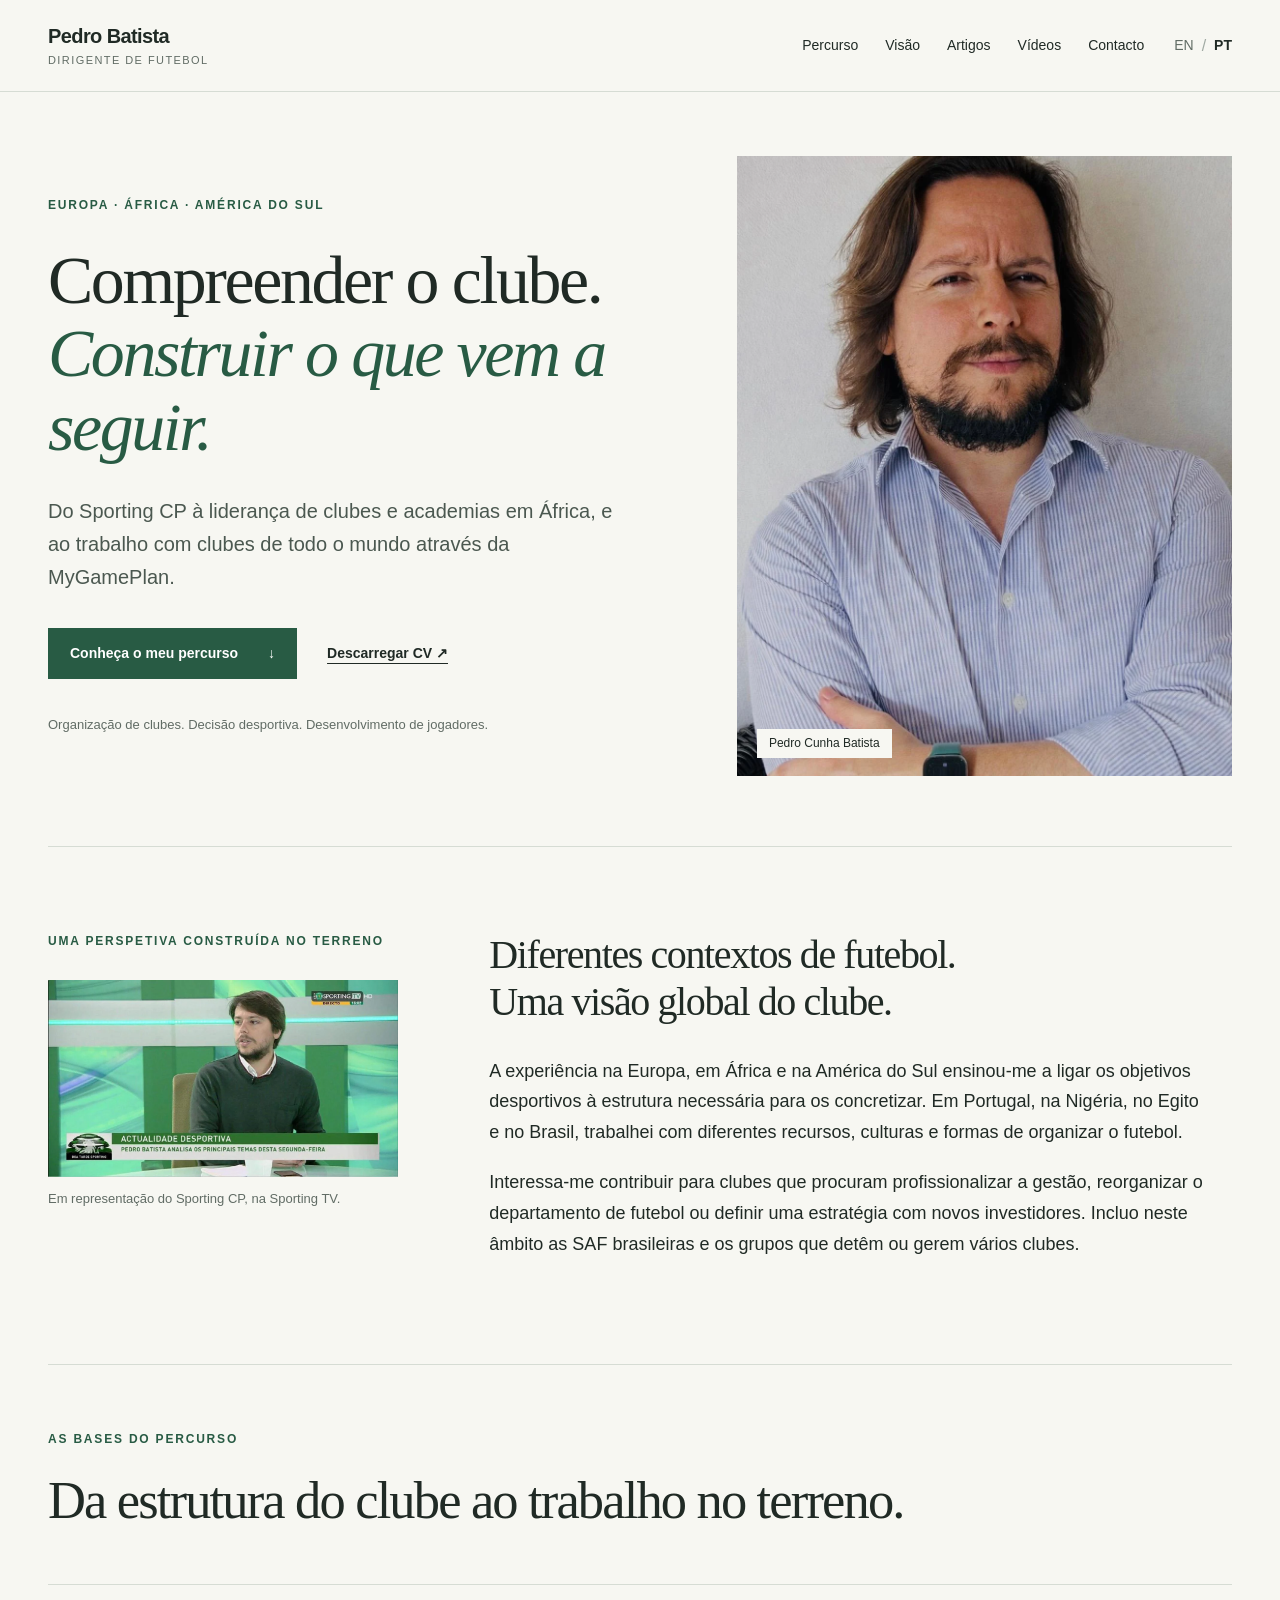
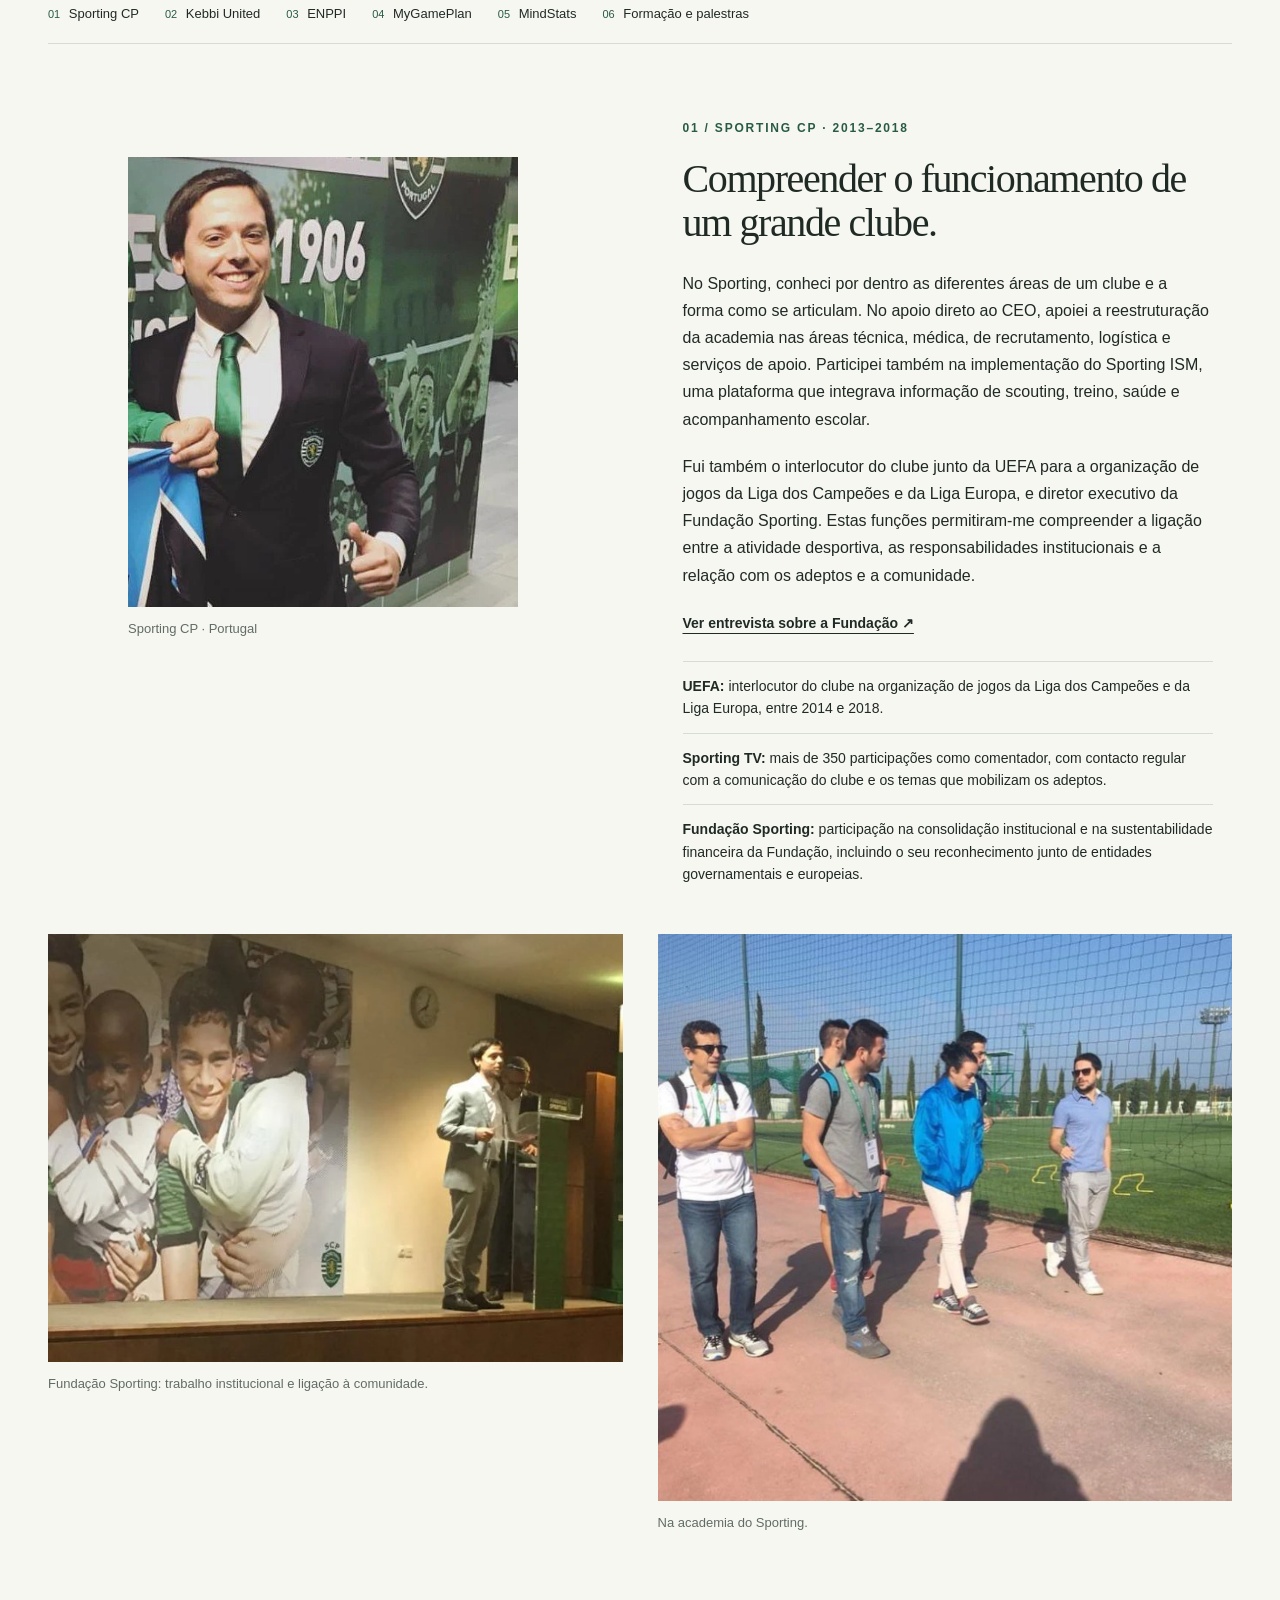
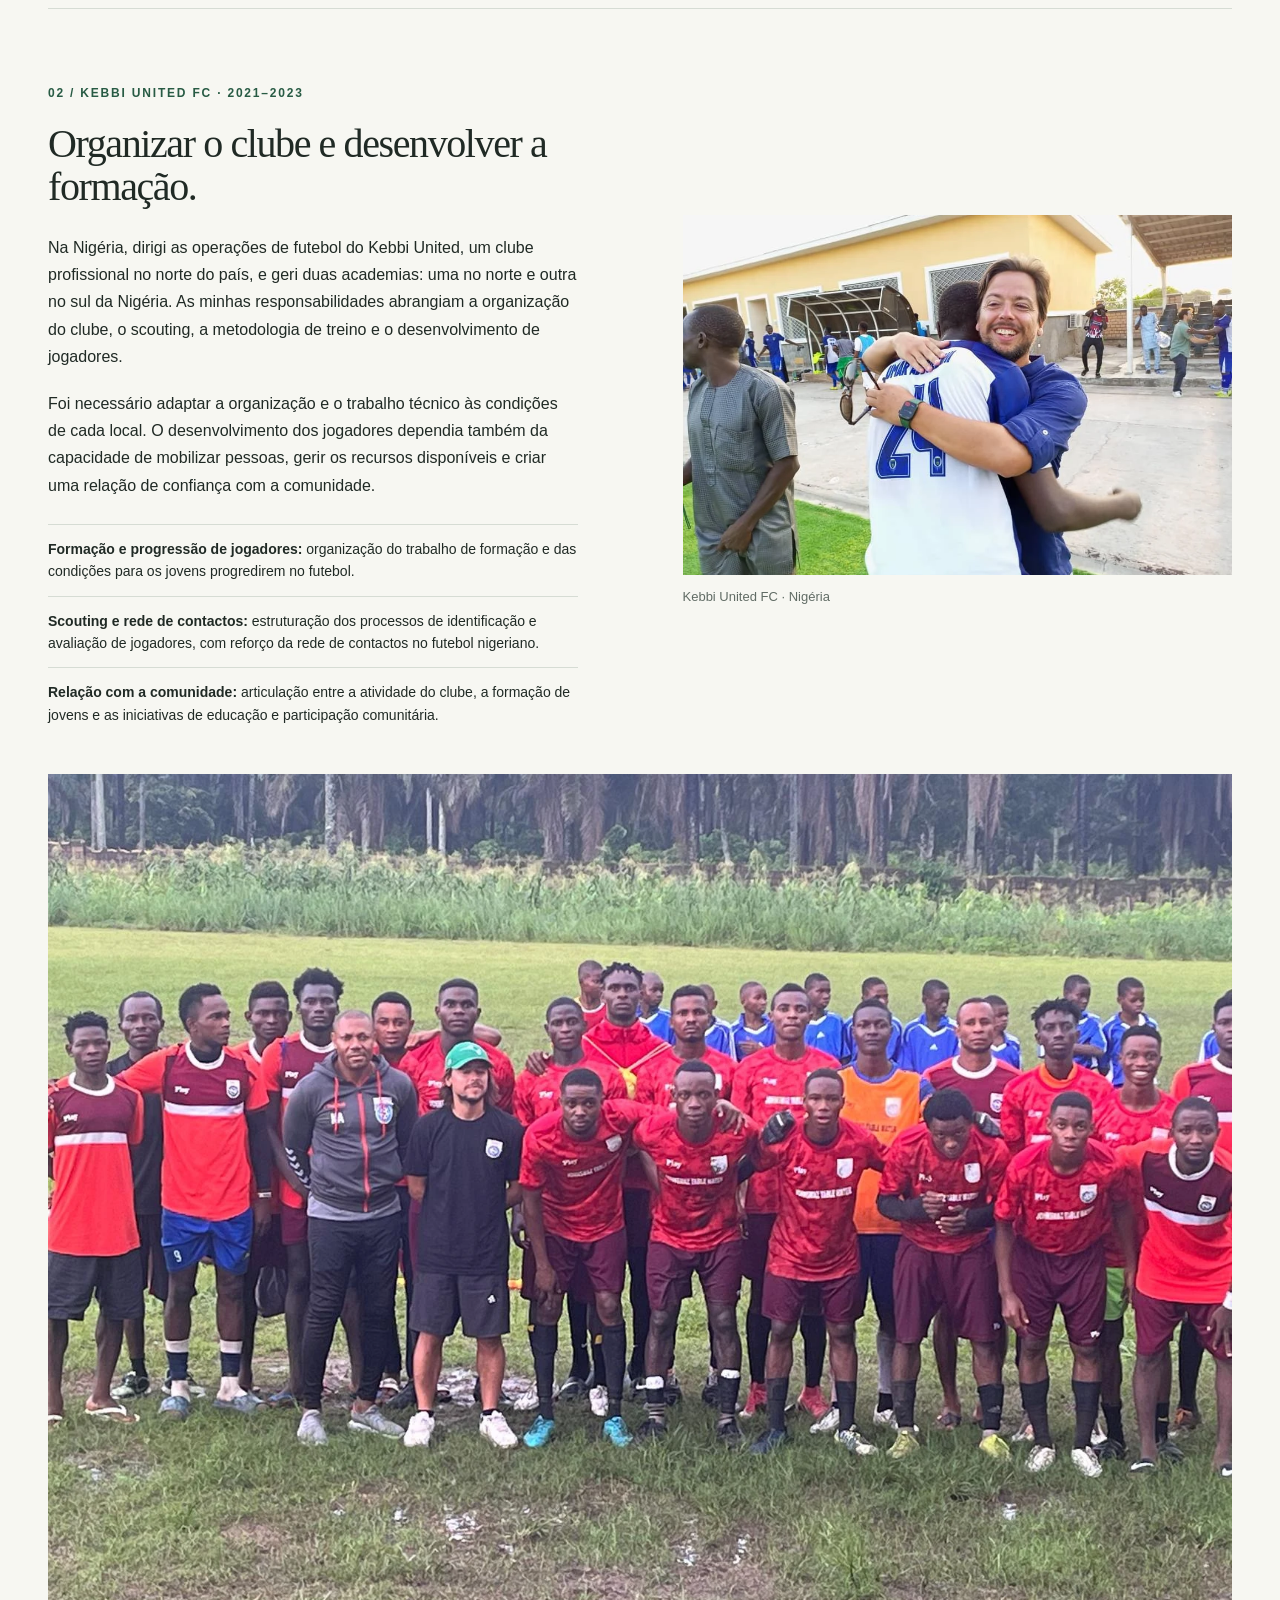
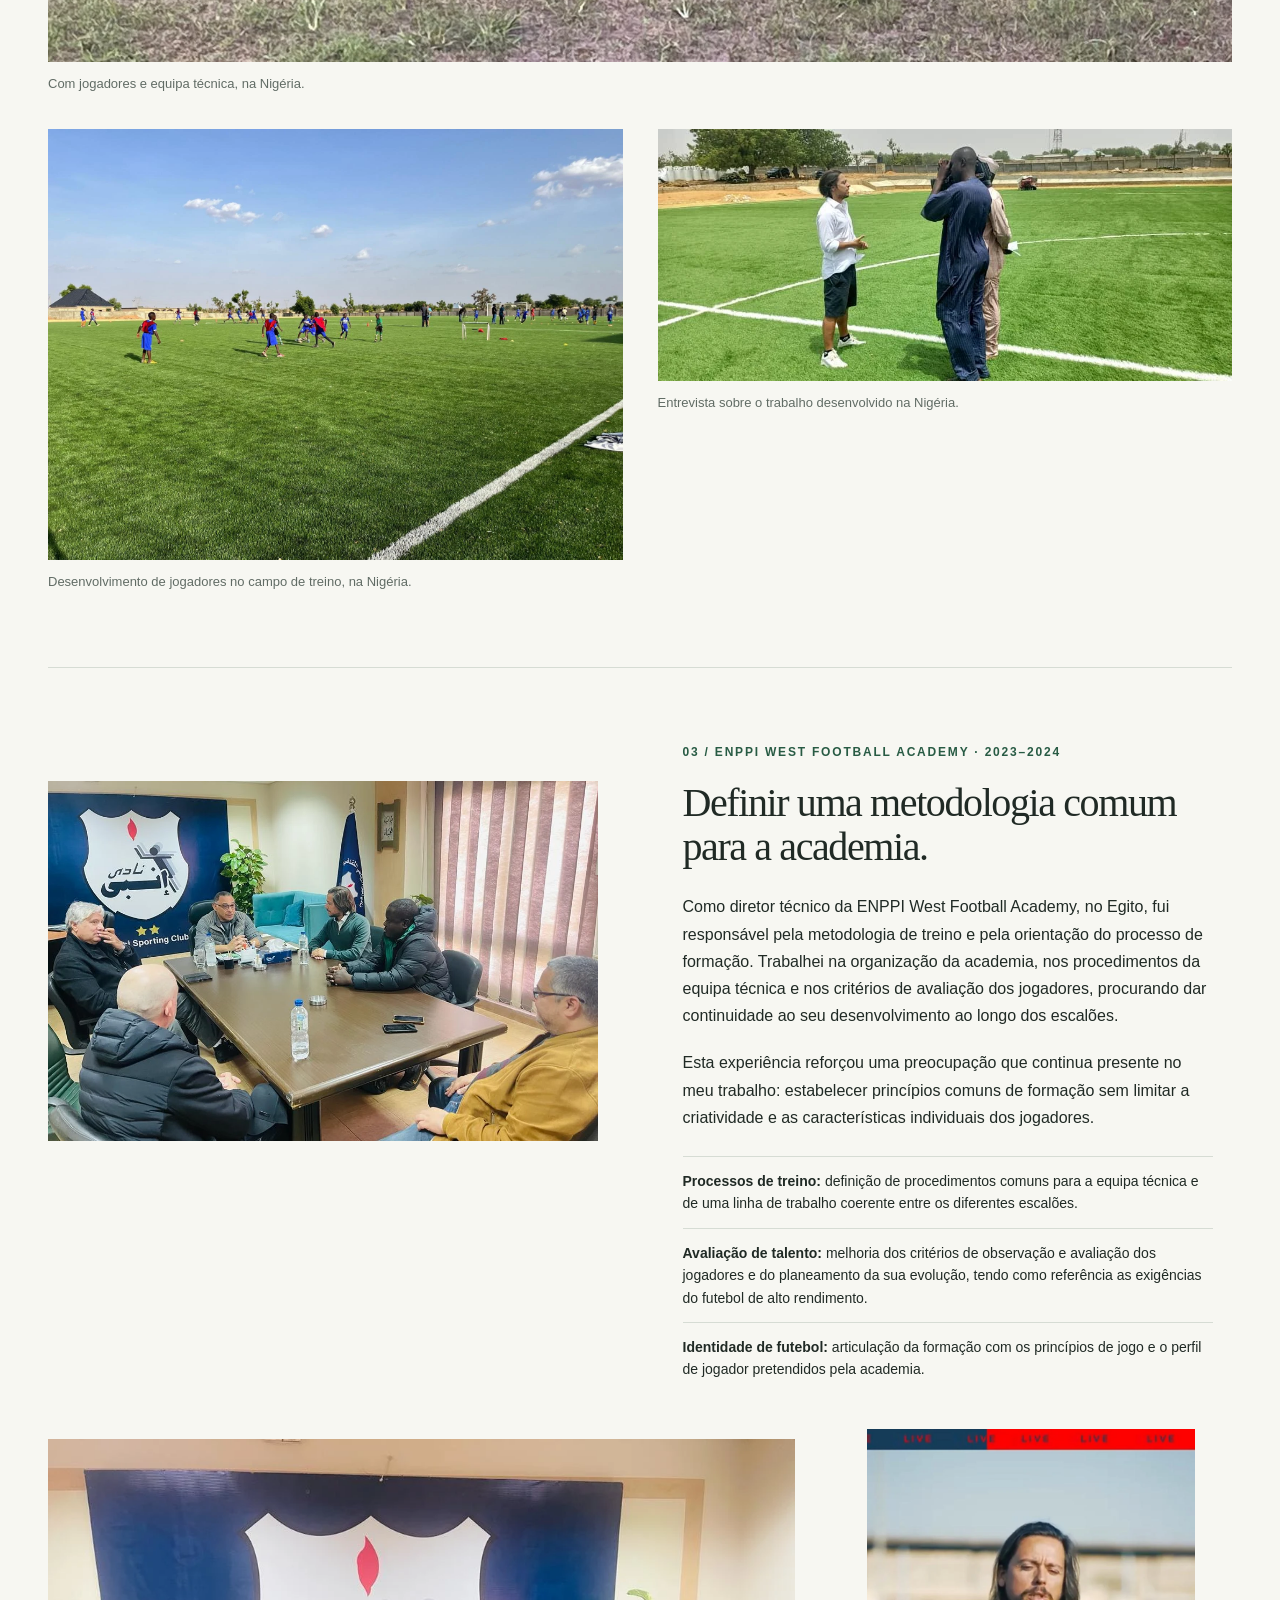
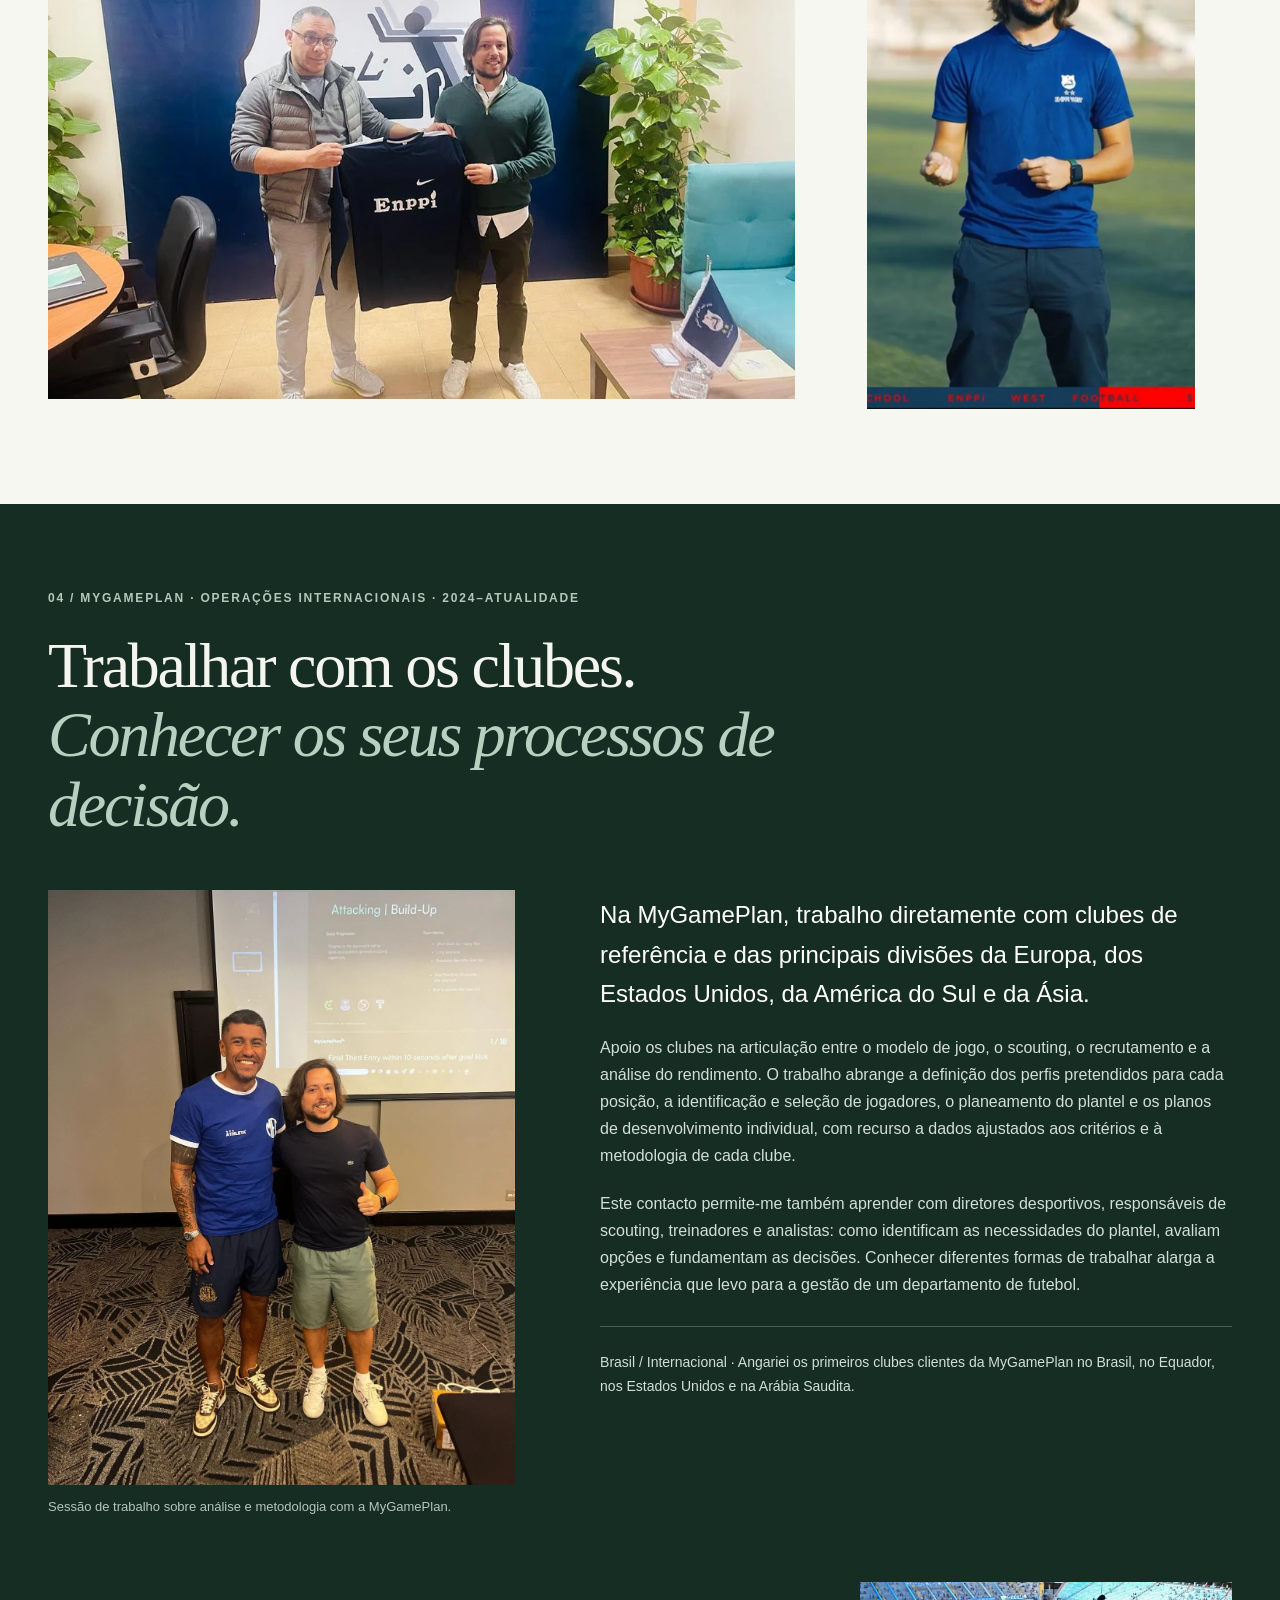
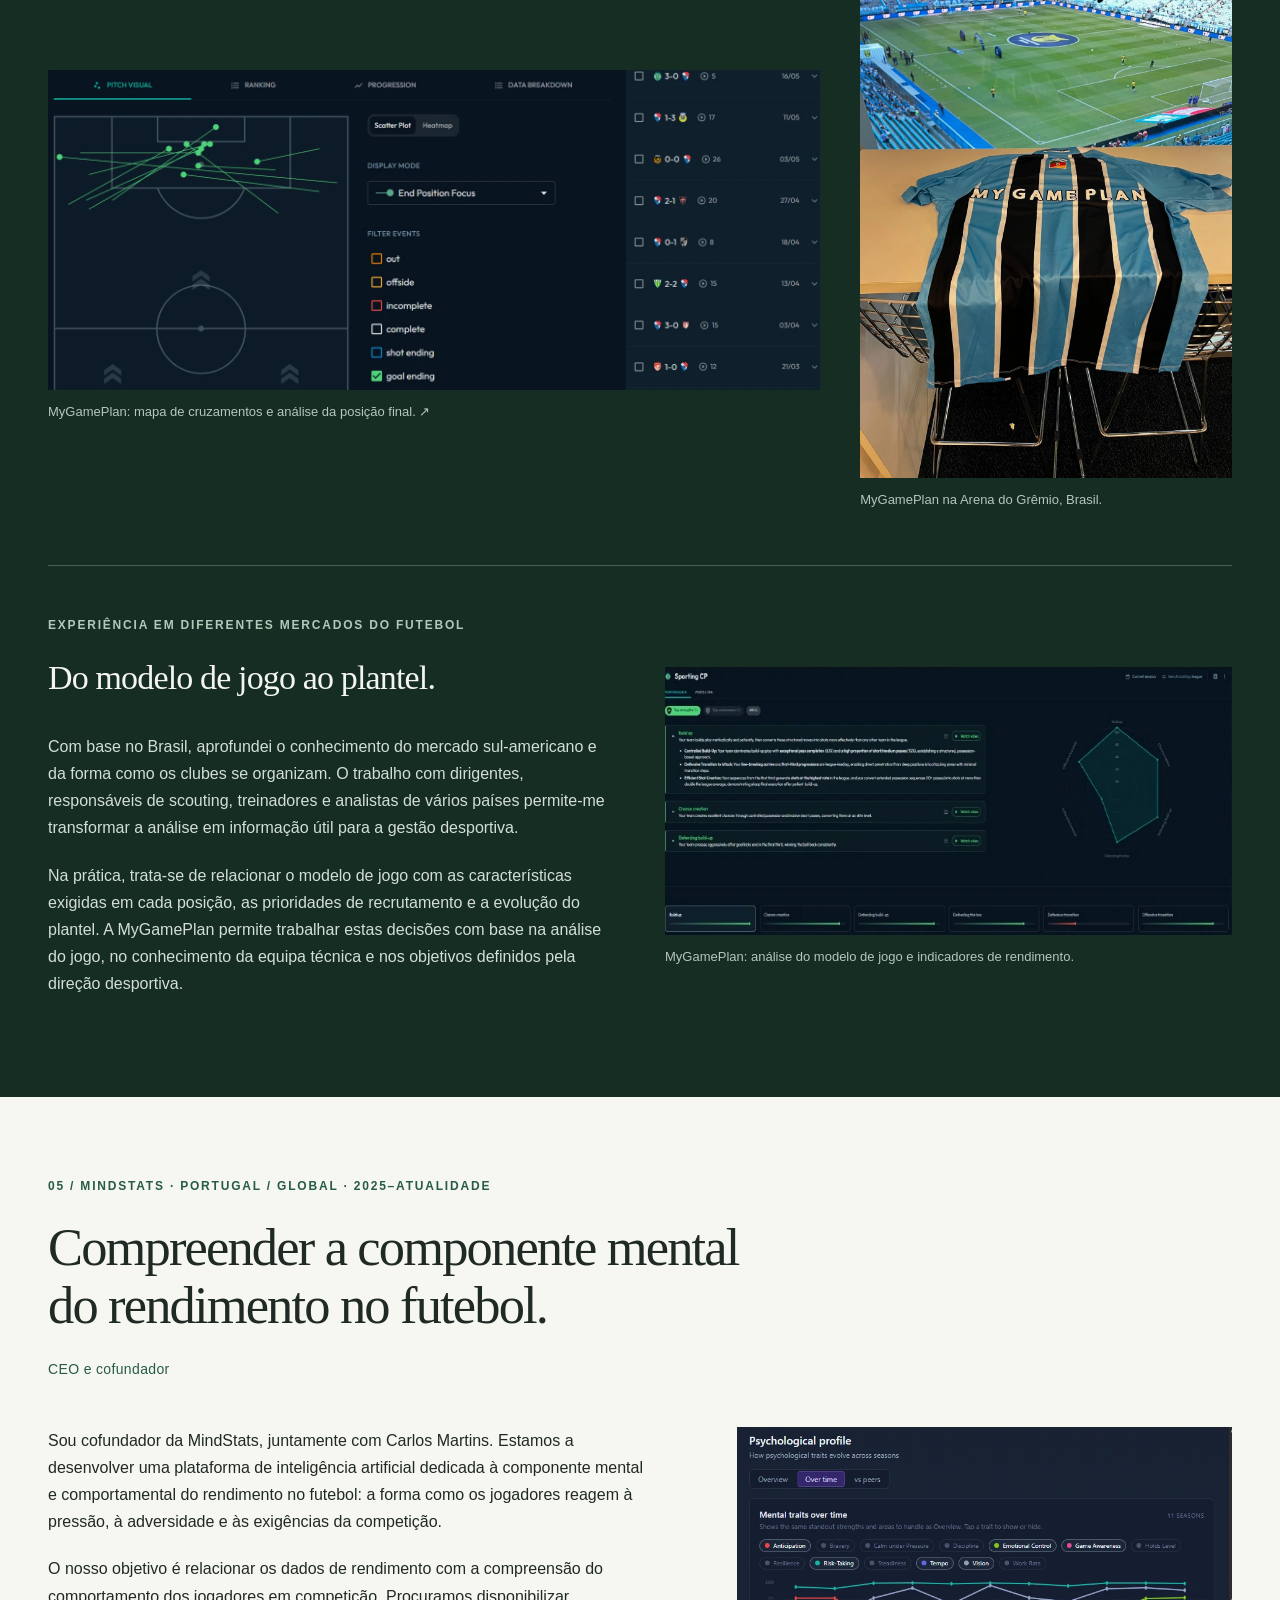
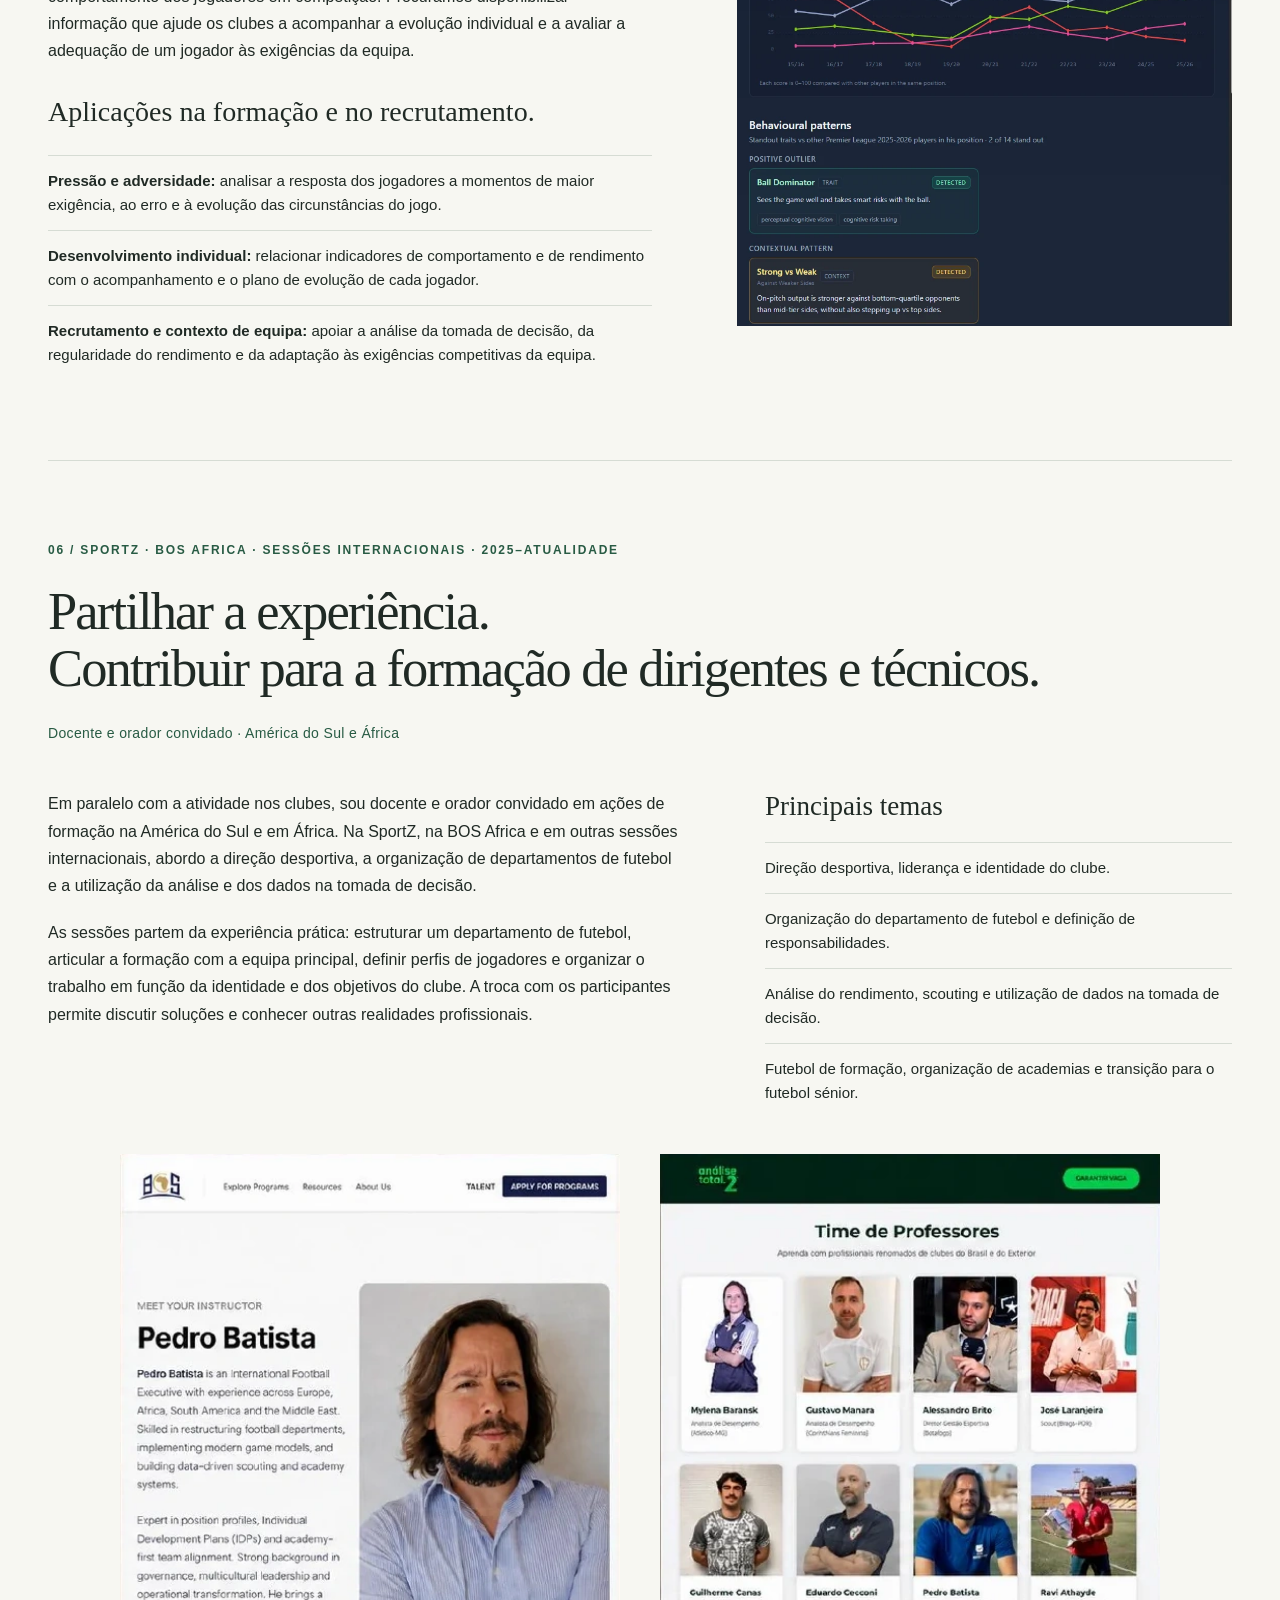
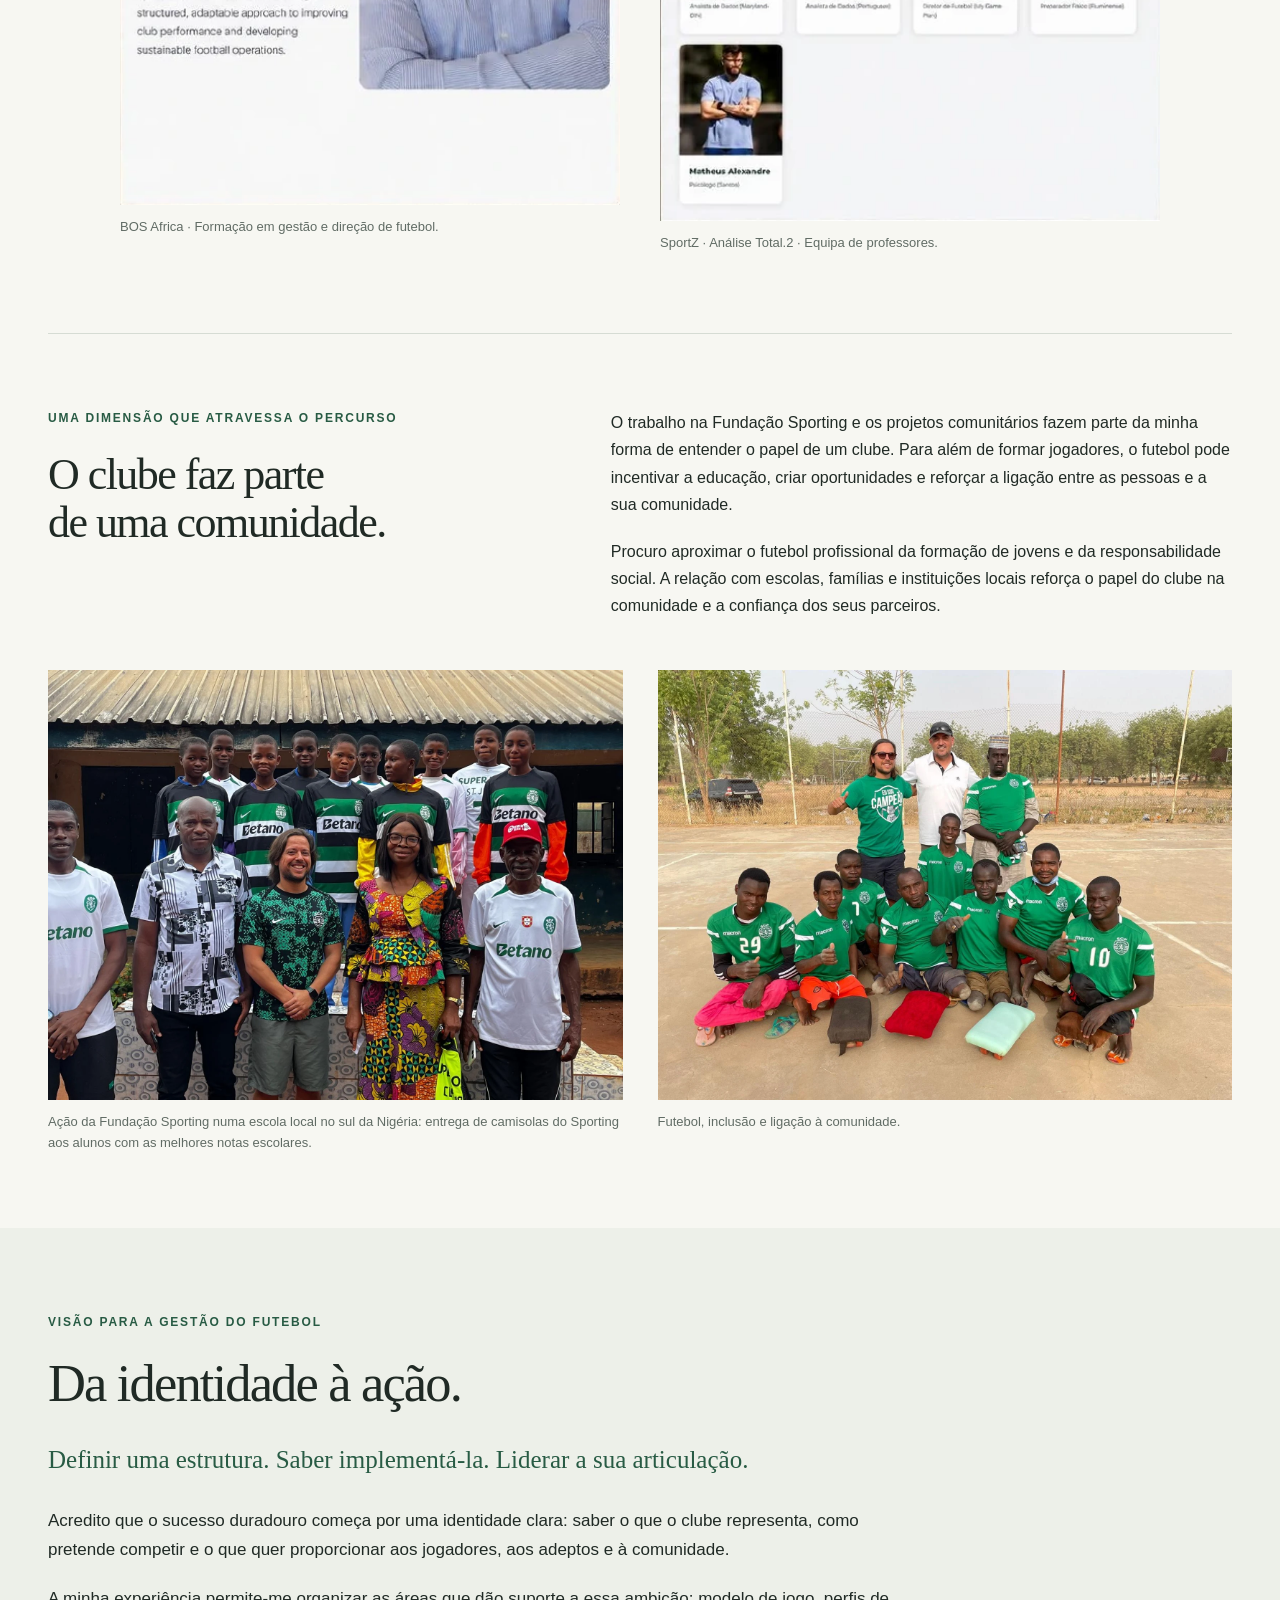
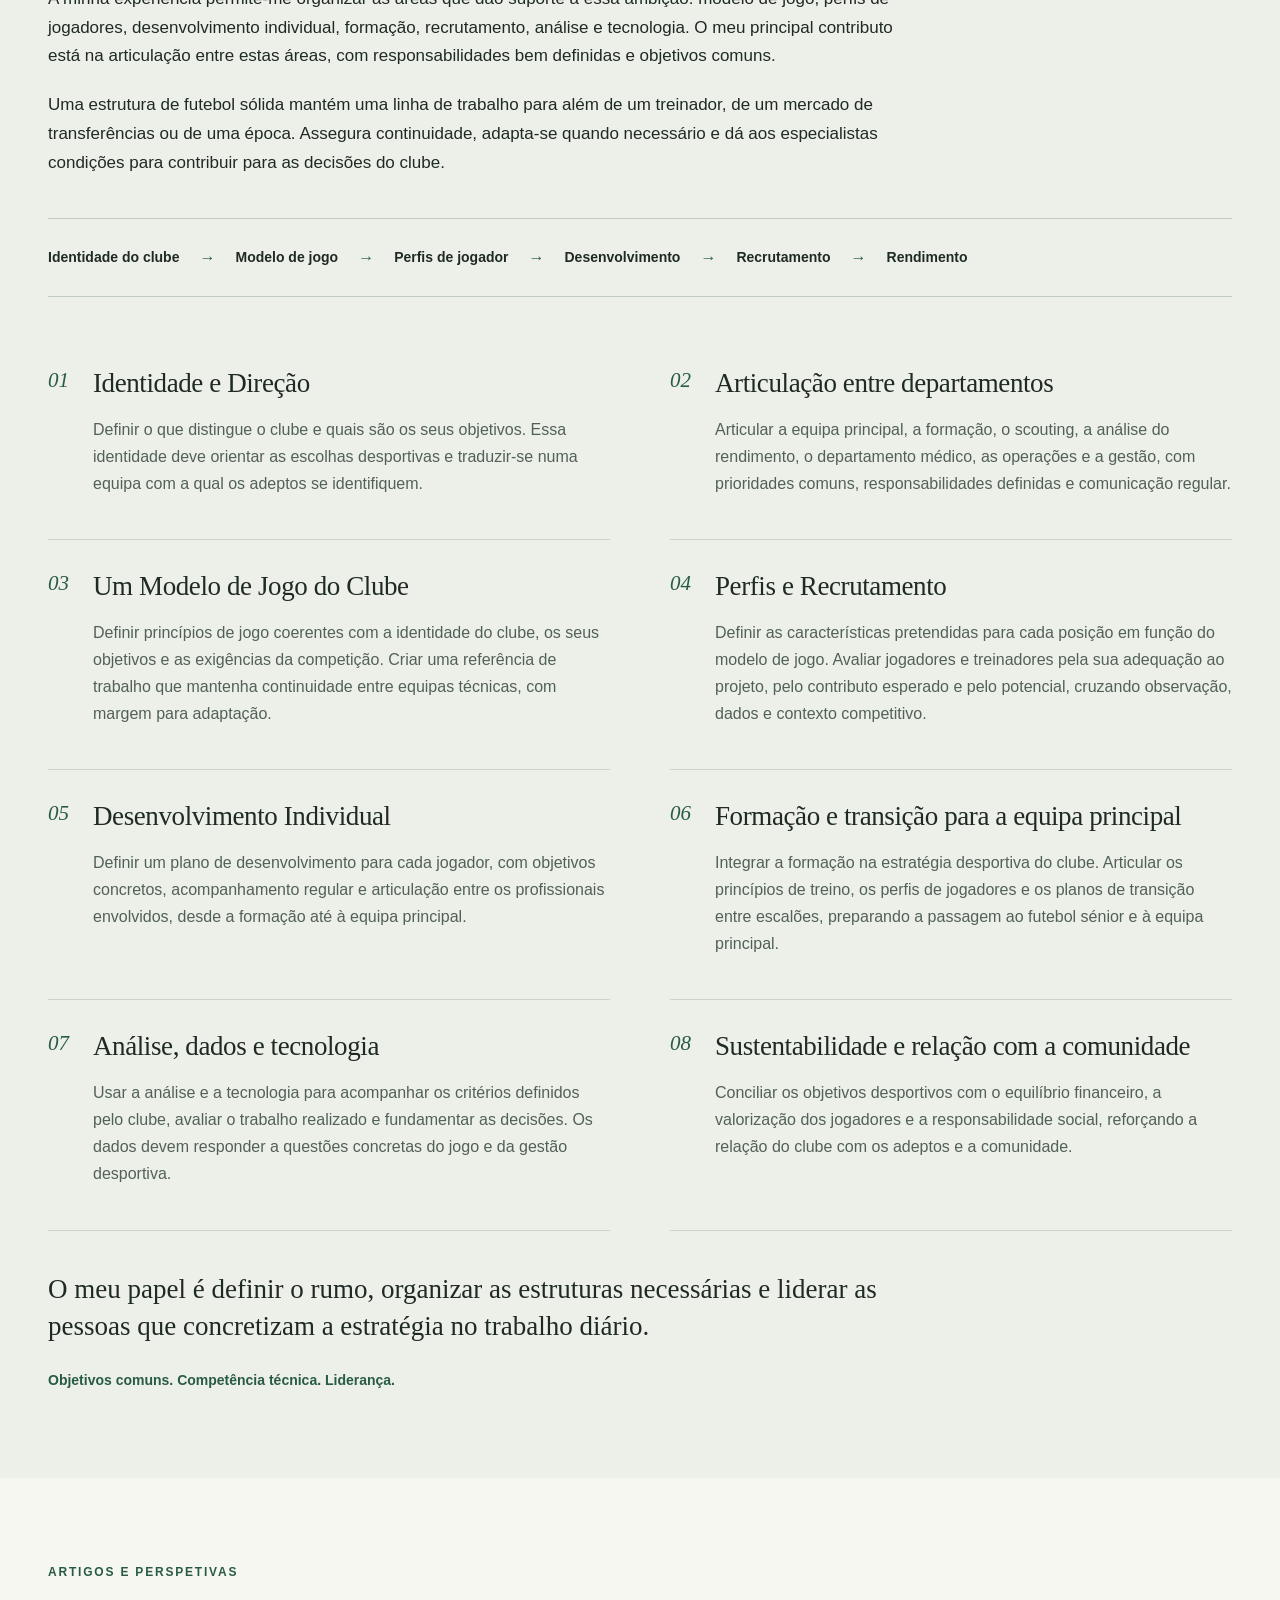
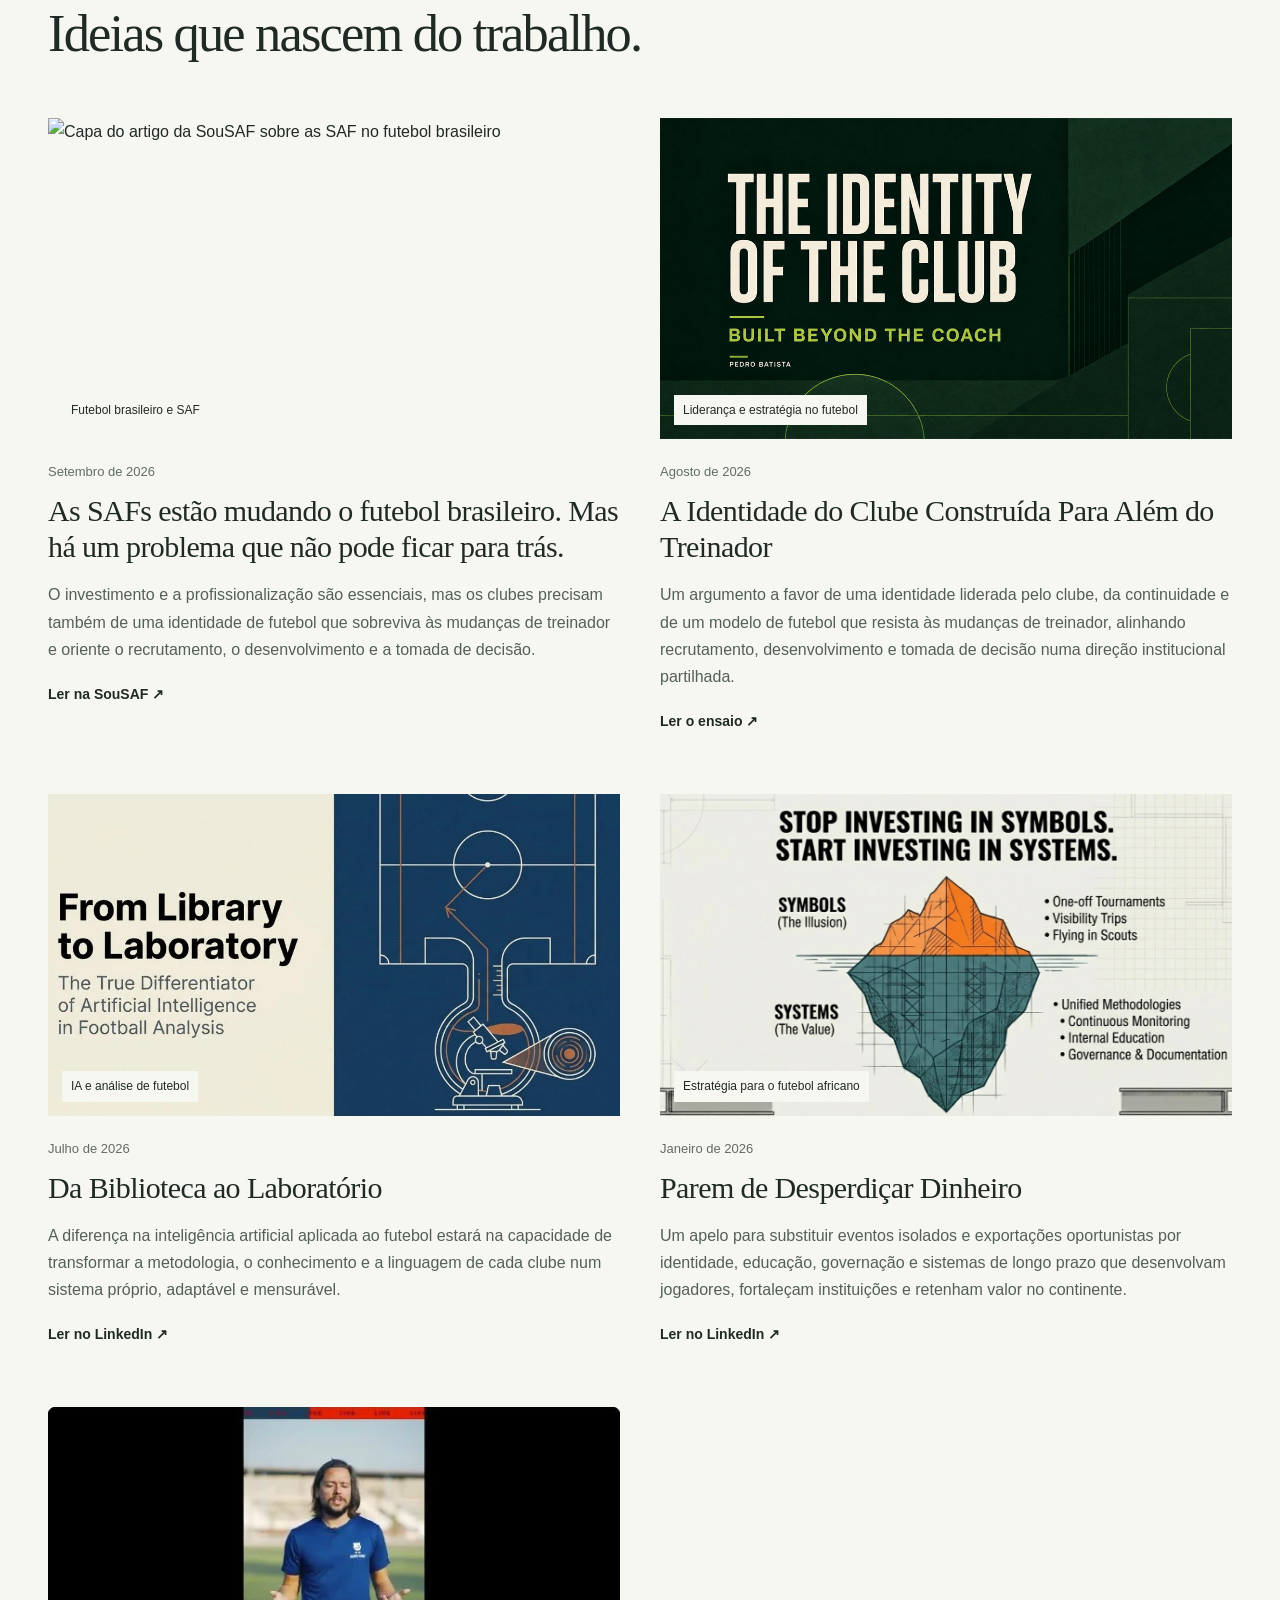
==== commit b48c1b68: "Add SouSAF column article" ====
--- a/pt.html
+++ b/pt.html
@@ -1,7 +1,7 @@
 <!doctype html><html lang="pt"><head><meta charset="utf-8"><meta name="viewport" content="width=device-width, initial-scale=1"><meta name="robots" content="index,follow"><title>Pedro Cunha Batista — Dirigente de futebol</title><meta name="description" content="Executivo de futebol com experiência na Europa, África e América do Sul. Operações de clubes, formação e trabalho com clubes através da MyGamePlan."><meta property="og:image" content="https://pedrocunhabatista.github.io/assets/images/og-image.jpg"><link rel="icon" href="assets/images/icon.svg"><link rel="manifest" href="manifest.webmanifest"><meta name="theme-color" content="#285b44"><link rel="stylesheet" href="styles.css?v=0dd0bc50e2"><link rel="stylesheet" href="journey.css?v=9d613342bb"><script src="app.js?v=7c36236a74" defer></script><link rel="canonical" href="https://pedrocunhabatista.github.io/pt.html"><link rel="alternate" hreflang="en" href="https://pedrocunhabatista.github.io/"><link rel="alternate" hreflang="pt" href="https://pedrocunhabatista.github.io/pt.html"><link rel="alternate" hreflang="x-default" href="https://pedrocunhabatista.github.io/"><meta property="og:url" content="https://pedrocunhabatista.github.io/pt.html"><meta property="og:type" content="website"><meta property="og:title" content="Pedro Cunha Batista — Dirigente de futebol"><meta property="og:description" content="Executivo de futebol com experiência na Europa, África e América do Sul. Operações de clubes, formação e trabalho com clubes através da MyGamePlan."><meta name="twitter:card" content="summary_large_image"><meta name="twitter:title" content="Pedro Cunha Batista — Dirigente de futebol"><meta name="twitter:description" content="Executivo de futebol com experiência na Europa, África e América do Sul. Operações de clubes, formação e trabalho com clubes através da MyGamePlan."><meta name="twitter:image" content="https://pedrocunhabatista.github.io/assets/images/og-image.jpg"><script type="application/ld+json">{"@context": "https://schema.org", "@type": "Person", "name": "Pedro Cunha Batista", "alternateName": "Pedro Batista", "url": "https://pedrocunhabatista.github.io/", "jobTitle": "Football Executive", "image": "https://pedrocunhabatista.github.io/assets/photography/portrait.webp", "sameAs": ["https://www.linkedin.com/in/pedrocunhabatista/", "https://www.zerozero.pt/director.php?id=7320"]}</script></head><body>
  <a class="skip" href="#main">Saltar para o conteúdo</a>
  <header><div class="shell header-inner"><a class="brand" href="#home">Pedro Batista<span>Dirigente de futebol</span></a><nav id="navigation" aria-label="Navegação principal"><a href="#story">Percurso</a><a href="#vision">Visão</a><a href="#insights">Artigos</a><a href="#media">Vídeos</a><a href="#contact">Contacto</a></nav><div class="header-tools"><div class="languages" aria-label="Idioma"><a href="index.html" lang="en" >EN</a><span>/</span><a href="pt.html" lang="pt" aria-current="page">PT</a></div><button class="menu" aria-controls="navigation" aria-expanded="false">Menu <span aria-hidden="true">+</span></button></div></div></header>
- <main id="main"><section class="hero shell" id="home"><div class="hero-copy"><p class="eyebrow">Europa · África · América do Sul</p><h1>Compreender o clube.<br><em>Construir o que vem a seguir.</em></h1><p class="lead">Do Sporting CP à liderança de clubes e academias em África, e ao trabalho com clubes de todo o mundo através da MyGamePlan.</p><div class="hero-actions"><a class="button" href="#story">Conheça o meu percurso <span>↓</span></a><a class="text-link" href="assets/documents/Pedro-Batista-Executive-CV-ENG.pdf?v=original-2" download>Descarregar CV <span>↗</span></a></div><p class="hero-note">Organização de clubes. Decisão desportiva. Desenvolvimento de jogadores.</p></div><figure class="hero-image"><img class="" src="assets/photography/portrait.webp" alt="Pedro Batista" width="1024" height="1536" fetchpriority="high"><figcaption>Pedro Cunha Batista</figcaption></figure></section>
+ <main id="main"><section class="hero shell" id="home"><div class="hero-copy"><p class="eyebrow">Europa · África · América do Sul</p><h1>Compreender o clube.<br><em>Construir o que vem a seguir.</em></h1><p class="lead">Do Sporting CP à liderança de clubes e academias em África, e ao trabalho com clubes de todo o mundo através da MyGamePlan.</p><div class="hero-actions"><a class="button" href="#profile">Conheça o meu percurso <span>↓</span></a><a class="text-link" href="assets/documents/Pedro-Batista-Executive-CV-ENG.pdf?v=original-2" download>Descarregar CV <span>↗</span></a></div><p class="hero-note">Organização de clubes. Decisão desportiva. Desenvolvimento de jogadores.</p></div><figure class="hero-image"><img class="" src="assets/photography/portrait.webp" alt="Pedro Batista" width="1024" height="1536" fetchpriority="high"><figcaption>Pedro Cunha Batista</figcaption></figure></section>
  <section class="intro shell" id="profile"><div class="intro-aside"><p class="eyebrow">Uma perspetiva construída no terreno</p><figure><img src="assets/photography/intro-sporting-tv.webp" width="1170" height="659" loading="lazy" alt="Em representação do Sporting CP, na Sporting TV."><figcaption>Em representação do Sporting CP, na Sporting TV.</figcaption></figure></div><div><h2>Diferentes contextos de futebol.<br>Uma visão global do clube.</h2><p>A experiência na Europa, em África e na América do Sul ensinou-me a ligar os objetivos desportivos à estrutura necessária para os concretizar. Em Portugal, na Nigéria, no Egito e no Brasil, trabalhei com diferentes recursos, culturas e formas de organizar o futebol.</p><p>Interessa-me contribuir para clubes que procuram profissionalizar a gestão, reorganizar o departamento de futebol ou definir uma estratégia com novos investidores. Incluo neste âmbito as SAF brasileiras e os grupos que detêm ou gerem vários clubes.</p></div></section>
  <section class="story shell" id="story"><div class="section-heading"><p class="eyebrow">As bases do percurso</p><h2>Da estrutura do clube ao trabalho no terreno.</h2></div>
  <div class="journey-links" aria-label="Etapas do percurso"><a href="#sporting"><span>01</span> Sporting CP</a><a href="#kebbi"><span>02</span> Kebbi United</a><a href="#enppi"><span>03</span> ENPPI</a><a href="#mygameplan"><span>04</span> MyGamePlan</a><a href="#mindstats"><span>05</span> MindStats</a><a href="#teaching"><span>06</span> Formação e palestras</a></div><article class="chapter" id="sporting"><figure class="chapter-photo sporting"><img class="" src="assets/photography/sporting.webp" alt="Pedro Batista com blazer do Sporting CP" width="525" height="1156" loading="lazy"><figcaption>Sporting CP · Portugal</figcaption></figure><div class="chapter-copy"><p class="eyebrow">01 / Sporting CP · 2013–2018</p><h3>Compreender o funcionamento de um grande clube.</h3><p>No Sporting, conheci por dentro as diferentes áreas de um clube e a forma como se articulam. No apoio direto ao CEO, apoiei a reestruturação da academia nas áreas técnica, médica, de recrutamento, logística e serviços de apoio. Participei também na implementação do Sporting ISM, uma plataforma que integrava informação de scouting, treino, saúde e acompanhamento escolar.</p><p>Fui também o interlocutor do clube junto da UEFA para a organização de jogos da Liga dos Campeões e da Liga Europa, e diretor executivo da Fundação Sporting. Estas funções permitiram-me compreender a ligação entre a atividade desportiva, as responsabilidades institucionais e a relação com os adeptos e a comunidade.</p><a class="text-link" href="#media">Ver entrevista sobre a Fundação ↗</a><ul class="role-notes"><li><strong>UEFA:</strong> interlocutor do clube na organização de jogos da Liga dos Campeões e da Liga Europa, entre 2014 e 2018.</li><li><strong>Sporting TV:</strong> mais de 350 participações como comentador, com contacto regular com a comunicação do clube e os temas que mobilizam os adeptos.</li><li><strong>Fundação Sporting:</strong> participação na consolidação institucional e na sustentabilidade financeira da Fundação, incluindo o seu reconhecimento junto de entidades governamentais e europeias.</li></ul></div><div class="chapter-gallery"><figure><img src="assets/photography/foundation.webp" width="659" height="491" loading="lazy" alt="Fundação Sporting: trabalho institucional e ligação à comunidade."><figcaption>Fundação Sporting: trabalho institucional e ligação à comunidade.</figcaption></figure><figure><img src="assets/photography/sporting-academy.webp" width="1170" height="1155" loading="lazy" alt="Na academia do Sporting."><figcaption>Na academia do Sporting.</figcaption></figure></div></article>
@@ -41,7 +41,7 @@
           <strong>Objetivos comuns. Competência técnica. Liderança.</strong>
         </div>
       </div>
-    </section><section class="writing" id="insights"><div class="shell"><div class="section-heading"><p class="eyebrow">Artigos e perspetivas</p><h2>Ideias que nascem do trabalho.</h2></div><div class="insights-grid"><article class="insight-card"><a href="https://identity-beyond-the-coach.pedrocb.chatgpt.site/" target="_blank" rel="noopener" aria-label="Ler o ensaio: A Identidade do Clube Construída Para Além do Treinador"><div class="insight-image"><img src="assets/images/insights/identity-beyond-the-coach.png" alt="Capa de A Identidade do Clube Construída Para Além do Treinador" width="1200" height="630" loading="lazy"><span>Liderança e estratégia no futebol</span></div><div class="insight-copy"><p>Agosto de 2026</p><h3>A Identidade do Clube Construída Para Além do Treinador</h3><div>Um argumento a favor de uma identidade liderada pelo clube, da continuidade e de um modelo de futebol que resista às mudanças de treinador, alinhando recrutamento, desenvolvimento e tomada de decisão numa direção institucional partilhada.</div><strong>Ler o ensaio <span aria-hidden="true">↗</span></strong></div></a></article><article class="insight-card"><a href="https://www.linkedin.com/pulse/from-library-laboratory-what-really-differentiate-ai-football-pedro-ga05e/" target="_blank" rel="noopener" aria-label="Ler no LinkedIn: Da Biblioteca ao Laboratório"><div class="insight-image"><img src="assets/images/insights/ai-football-analysis.webp?v=2" alt="Capa de Da Biblioteca ao Laboratório" width="1064" height="599" loading="lazy"><span>IA e análise de futebol</span></div><div class="insight-copy"><p>Julho de 2026</p><h3>Da Biblioteca ao Laboratório</h3><div>A diferença na inteligência artificial aplicada ao futebol estará na capacidade de transformar a metodologia, o conhecimento e a linguagem de cada clube num sistema próprio, adaptável e mensurável.</div><strong>Ler no LinkedIn <span aria-hidden="true">↗</span></strong></div></a></article><article class="insight-card"><a href="https://www.linkedin.com/pulse/stop-wasting-money-why-african-football-must-break-free-pedro-batista-qpote/" target="_blank" rel="noopener" aria-label="Ler no LinkedIn: Parem de Desperdiçar Dinheiro"><div class="insight-image"><img src="assets/images/insights/african-football-systems.webp?v=2" alt="Capa de Parem de Desperdiçar Dinheiro" width="1232" height="693" loading="lazy"><span>Estratégia para o futebol africano</span></div><div class="insight-copy"><p>Janeiro de 2026</p><h3>Parem de Desperdiçar Dinheiro</h3><div>Um apelo para substituir eventos isolados e exportações oportunistas por identidade, educação, governação e sistemas de longo prazo que desenvolvam jogadores, fortaleçam instituições e retenham valor no continente.</div><strong>Ler no LinkedIn <span aria-hidden="true">↗</span></strong></div></a></article><article class="insight-card"><a href="https://www.linkedin.com/posts/pedrocunhabatista_africanfootball-activity-7357034056586326016-vlFF" target="_blank" rel="noopener" aria-label="Ver no LinkedIn: O Que Aprendi a Trabalhar no Egito"><div class="insight-image"><img src="assets/images/insights/egypt-football-perspective.webp?v=2" alt="Capa de O Que Aprendi a Trabalhar no Egito" width="614" height="345" loading="lazy"><span>Experiência no terreno</span></div><div class="insight-copy"><p>Agosto de 2025</p><h3>O Que Aprendi a Trabalhar no Egito</h3><div>Uma perspetiva sobre o potencial do futebol egípcio: preservar a criatividade individual, modernizar a governação dos clubes, aproximar equipas e adeptos e fortalecer a organização económica da liga.</div><strong>Ver no LinkedIn <span aria-hidden="true">↗</span></strong></div></a></article></div></div></section>
+    </section><section class="writing" id="insights"><div class="shell"><div class="section-heading"><p class="eyebrow">Artigos e perspetivas</p><h2>Ideias que nascem do trabalho.</h2></div><div class="insights-grid"><article class="insight-card"><a href="https://sousaf.com.br/as-safs-estao-mudando-o-futebol-brasileiro-mas-ha-um-problema-que-nao-pode-ficar-para-tras/" target="_blank" rel="noopener" aria-label="Ler na SouSAF: As SAFs estão mudando o futebol brasileiro"><div class="insight-image"><img src="assets/images/insights/safs-football-brazil.png" alt="Capa do artigo da SouSAF sobre as SAF no futebol brasileiro" width="1344" height="768" loading="lazy"><span>Futebol brasileiro e SAF</span></div><div class="insight-copy"><p>Setembro de 2026</p><h3>As SAFs estão mudando o futebol brasileiro. Mas há um problema que não pode ficar para trás.</h3><div>O investimento e a profissionalização são essenciais, mas os clubes precisam também de uma identidade de futebol que sobreviva às mudanças de treinador e oriente o recrutamento, o desenvolvimento e a tomada de decisão.</div><strong>Ler na SouSAF <span aria-hidden="true">↗</span></strong></div></a></article><article class="insight-card"><a href="https://identity-beyond-the-coach.pedrocb.chatgpt.site/" target="_blank" rel="noopener" aria-label="Ler o ensaio: A Identidade do Clube Construída Para Além do Treinador"><div class="insight-image"><img src="assets/images/insights/identity-beyond-the-coach.png" alt="Capa de A Identidade do Clube Construída Para Além do Treinador" width="1200" height="630" loading="lazy"><span>Liderança e estratégia no futebol</span></div><div class="insight-copy"><p>Agosto de 2026</p><h3>A Identidade do Clube Construída Para Além do Treinador</h3><div>Um argumento a favor de uma identidade liderada pelo clube, da continuidade e de um modelo de futebol que resista às mudanças de treinador, alinhando recrutamento, desenvolvimento e tomada de decisão numa direção institucional partilhada.</div><strong>Ler o ensaio <span aria-hidden="true">↗</span></strong></div></a></article><article class="insight-card"><a href="https://www.linkedin.com/pulse/from-library-laboratory-what-really-differentiate-ai-football-pedro-ga05e/" target="_blank" rel="noopener" aria-label="Ler no LinkedIn: Da Biblioteca ao Laboratório"><div class="insight-image"><img src="assets/images/insights/ai-football-analysis.webp?v=2" alt="Capa de Da Biblioteca ao Laboratório" width="1064" height="599" loading="lazy"><span>IA e análise de futebol</span></div><div class="insight-copy"><p>Julho de 2026</p><h3>Da Biblioteca ao Laboratório</h3><div>A diferença na inteligência artificial aplicada ao futebol estará na capacidade de transformar a metodologia, o conhecimento e a linguagem de cada clube num sistema próprio, adaptável e mensurável.</div><strong>Ler no LinkedIn <span aria-hidden="true">↗</span></strong></div></a></article><article class="insight-card"><a href="https://www.linkedin.com/pulse/stop-wasting-money-why-african-football-must-break-free-pedro-batista-qpote/" target="_blank" rel="noopener" aria-label="Ler no LinkedIn: Parem de Desperdiçar Dinheiro"><div class="insight-image"><img src="assets/images/insights/african-football-systems.webp?v=2" alt="Capa de Parem de Desperdiçar Dinheiro" width="1232" height="693" loading="lazy"><span>Estratégia para o futebol africano</span></div><div class="insight-copy"><p>Janeiro de 2026</p><h3>Parem de Desperdiçar Dinheiro</h3><div>Um apelo para substituir eventos isolados e exportações oportunistas por identidade, educação, governação e sistemas de longo prazo que desenvolvam jogadores, fortaleçam instituições e retenham valor no continente.</div><strong>Ler no LinkedIn <span aria-hidden="true">↗</span></strong></div></a></article><article class="insight-card"><a href="https://www.linkedin.com/posts/pedrocunhabatista_africanfootball-activity-7357034056586326016-vlFF" target="_blank" rel="noopener" aria-label="Ver no LinkedIn: O Que Aprendi a Trabalhar no Egito"><div class="insight-image"><img src="assets/images/insights/egypt-football-perspective.webp?v=2" alt="Capa de O Que Aprendi a Trabalhar no Egito" width="614" height="345" loading="lazy"><span>Experiência no terreno</span></div><div class="insight-copy"><p>Agosto de 2025</p><h3>O Que Aprendi a Trabalhar no Egito</h3><div>Uma perspetiva sobre o potencial do futebol egípcio: preservar a criatividade individual, modernizar a governação dos clubes, aproximar equipas e adeptos e fortalecer a organização económica da liga.</div><strong>Ver no LinkedIn <span aria-hidden="true">↗</span></strong></div></a></article></div></div></section>
  <section class="media shell" id="media"><div class="section-heading"><p class="eyebrow">Vídeos e entrevistas</p><h2>Na primeira pessoa.</h2></div><div class="media-grid"><article><a class="video-link" href="https://www.youtube.com/watch?v=NYie2KqqMXQ&amp;t=224s" target="_blank" rel="noopener"><img class="" src="assets/photography/sporting-tv.webp" alt="Pedro Batista na Sporting TV" width="1170" height="659" loading="lazy"><span class="play">▶</span><span class="video-label">YouTube · A partir de 03:44 ↗</span></a><p class="eyebrow">Sporting TV · Portugal</p><h3>Fundação Sporting: futebol, missão e impacto social</h3></article><article><video controls preload="none" playsinline poster="assets/photography/nigeria-interview.webp" aria-label="Organização do clube e desenvolvimento da formação"><source src="assets/media/pedro-batista-nigeria.mp4" type="video/mp4"><a href="assets/media/pedro-batista-nigeria.mp4">Descarregar vídeo</a></video><p class="eyebrow">Nigéria</p><h3>Organização do clube e desenvolvimento da formação</h3></article><article><video controls preload="none" playsinline poster="assets/photography/egypt-interview.webp" aria-label="Aplicar a metodologia no trabalho diário"><source src="assets/media/pedro-batista-egypt.mp4" type="video/mp4"><a href="assets/media/pedro-batista-egypt.mp4">Descarregar vídeo</a></video><p class="eyebrow">Egito</p><h3>Aplicar a metodologia no trabalho diário</h3></article></div></section><section class="documents shell" id="documents"><div><p class="eyebrow">O percurso profissional</p><h2>O percurso, em detalhe.</h2><p>Descarregue o meu CV e portefólio visual.</p></div><div><a class="button" href="assets/documents/Pedro-Batista-Executive-CV-ENG.pdf?v=original-2" download>Descarregar CV · PDF em inglês ↗</a><a class="archive text-link" href="assets/documents/Pedro-Batista-Executive-Portfolio.pdf" target="_blank">Descarregar portefólio · PDF ↗</a></div></section><section class="section contact-section" id="contact">
       <div class="shell contact-card reveal">
         <div>
@@ -57,4 +57,4 @@
           <button class="contact-link share-contact" type="button" data-share><span>Partilhar portefólio</span><strong>Enviar esta página ↗</strong></button>
         </div>
       </div>
-    </section></main><footer class="shell"><strong>Pedro Batista</strong><span>Dirigente de futebol</span><a href="#home">Voltar ao início ↑</a></footer><div class="toast" role="status" aria-live="polite"></div></body></html>+    </section></main><footer class="shell"><strong>Pedro Batista</strong><span>Dirigente de futebol</span><a href="#home">Voltar ao início ↑</a></footer><div class="toast" role="status" aria-live="polite"></div></body></html>
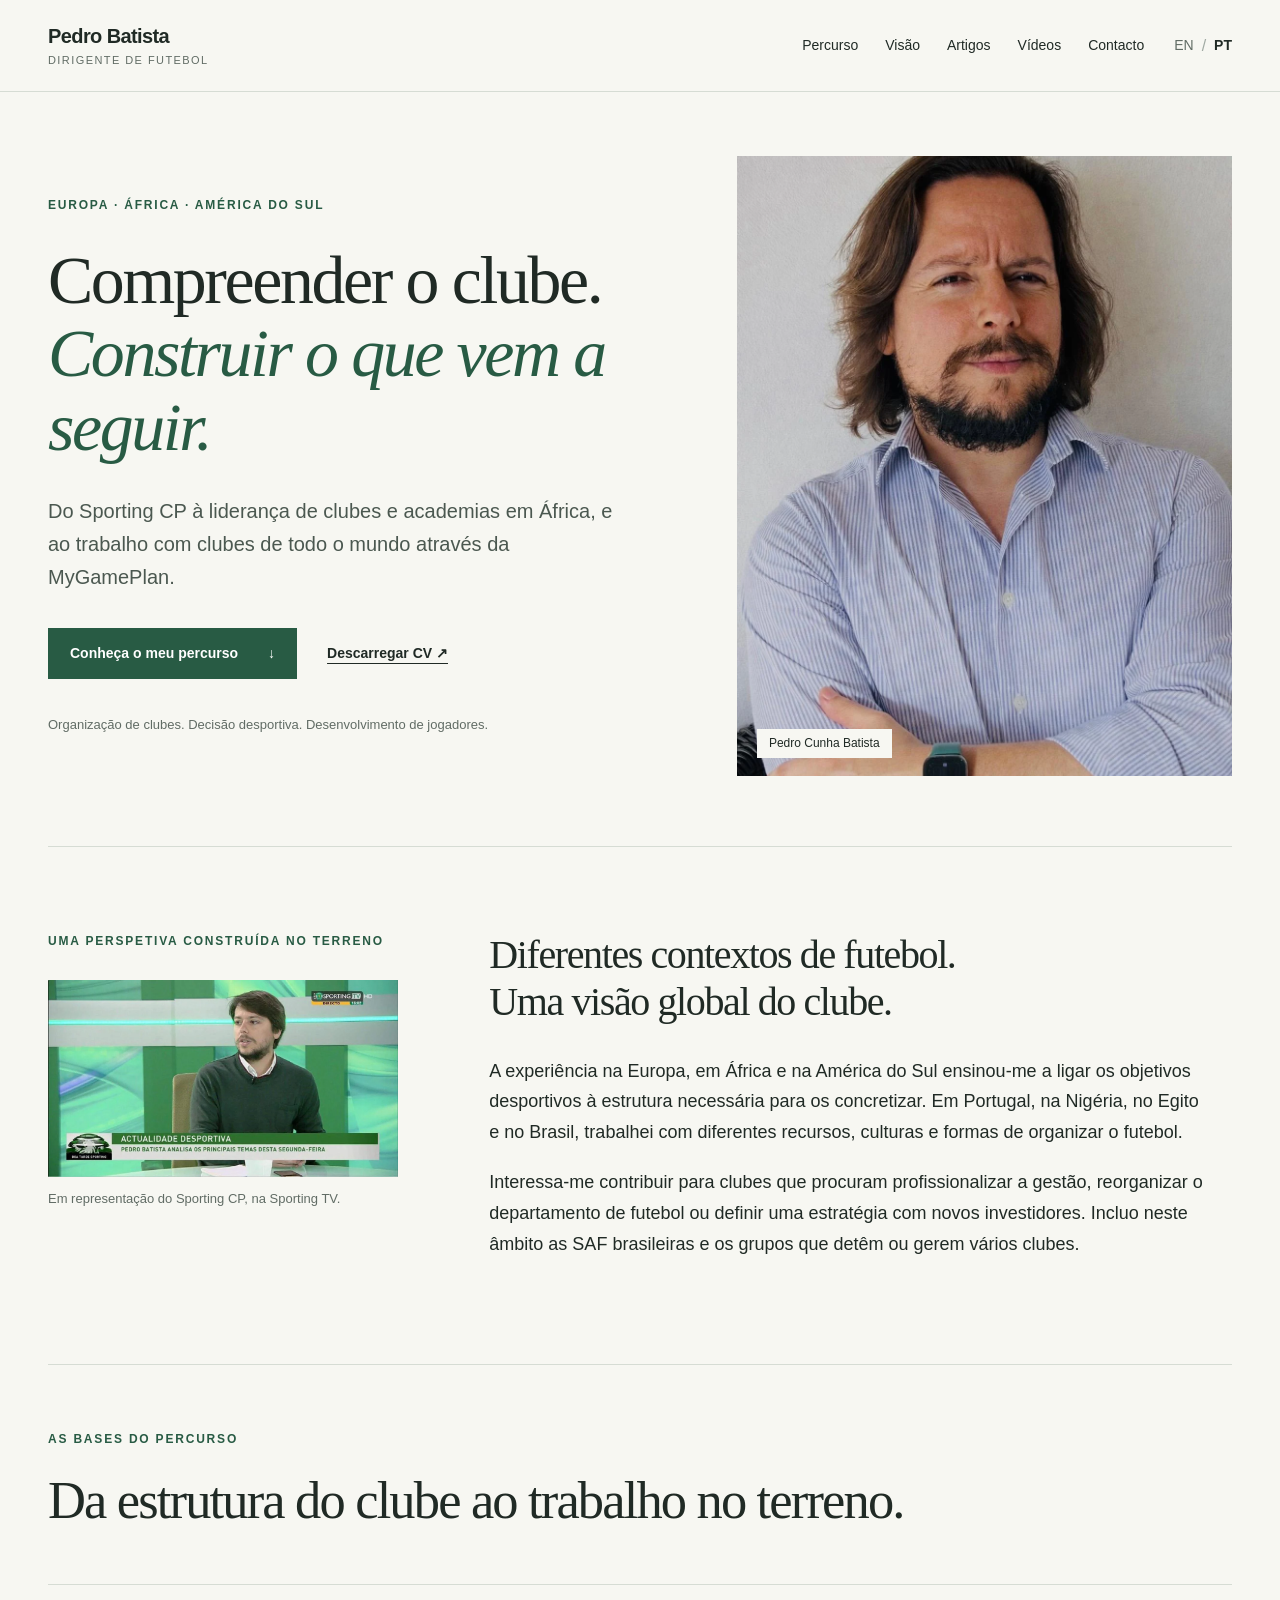
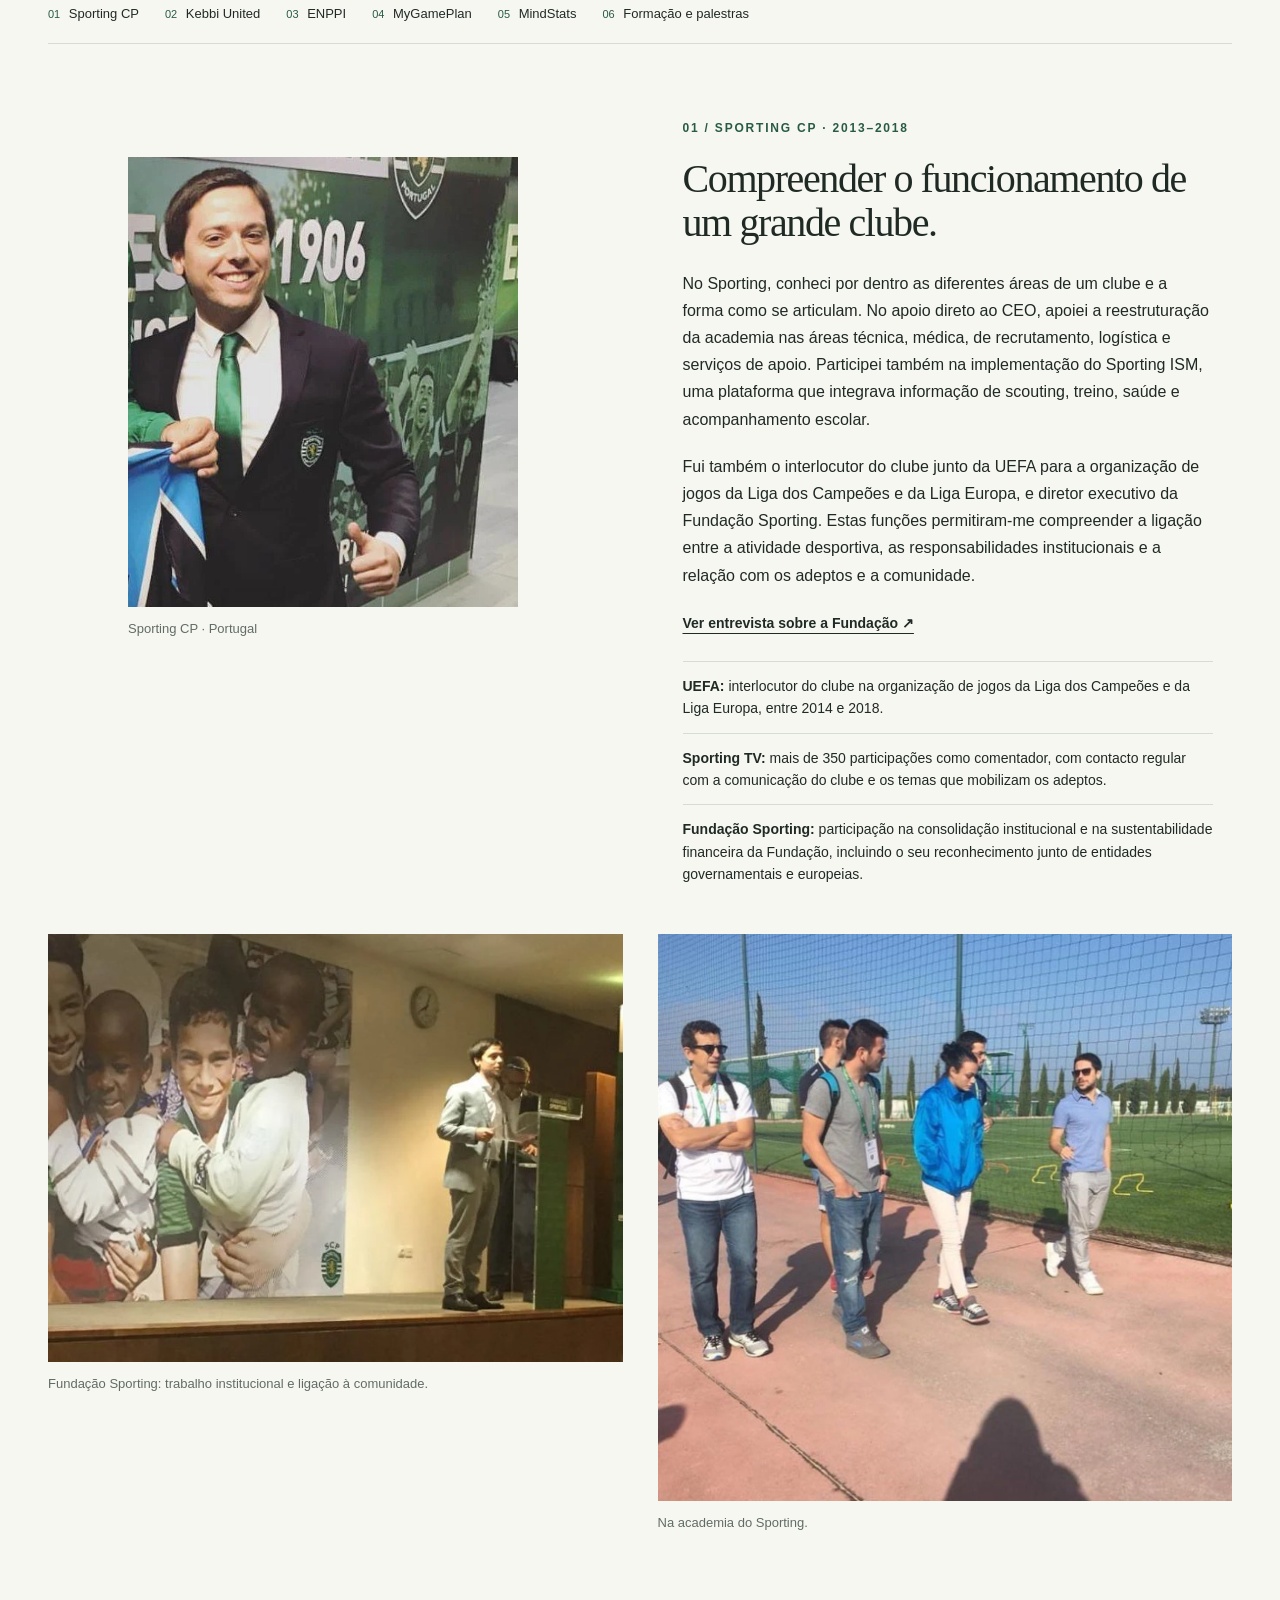
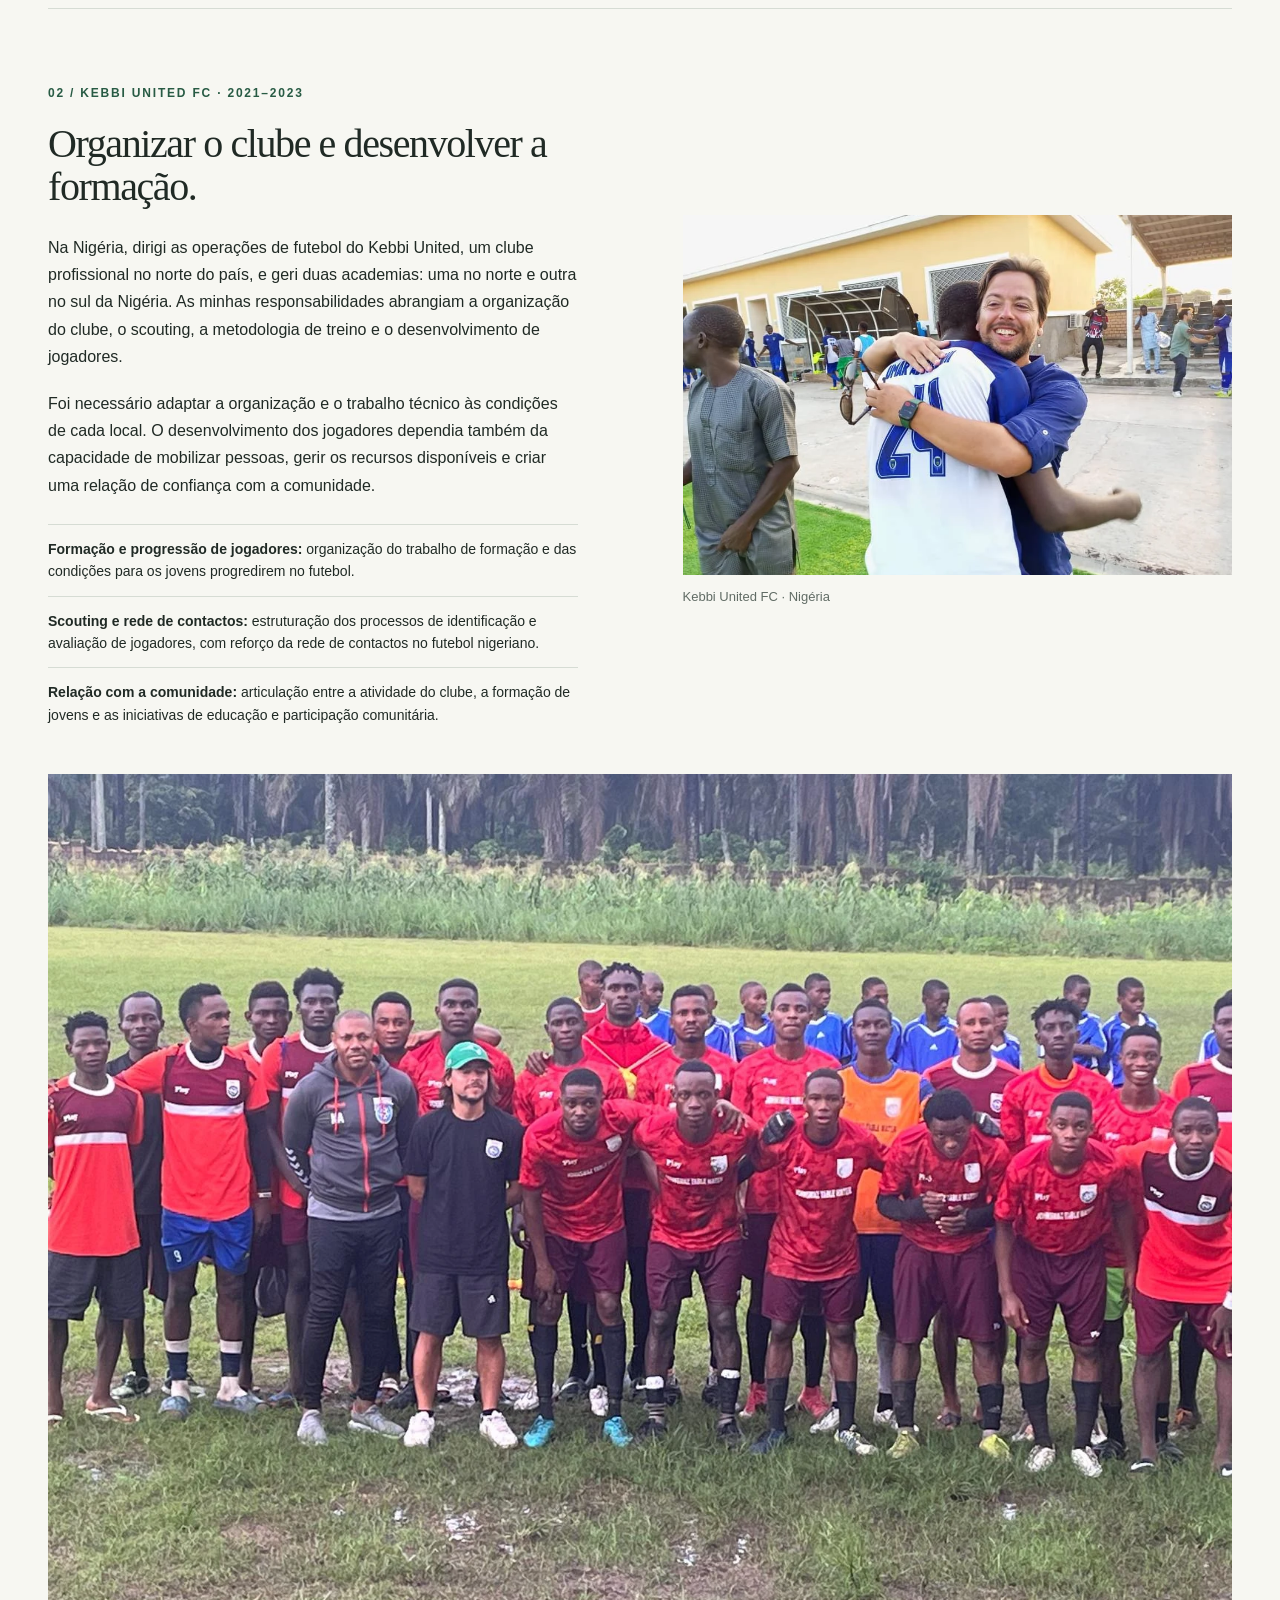
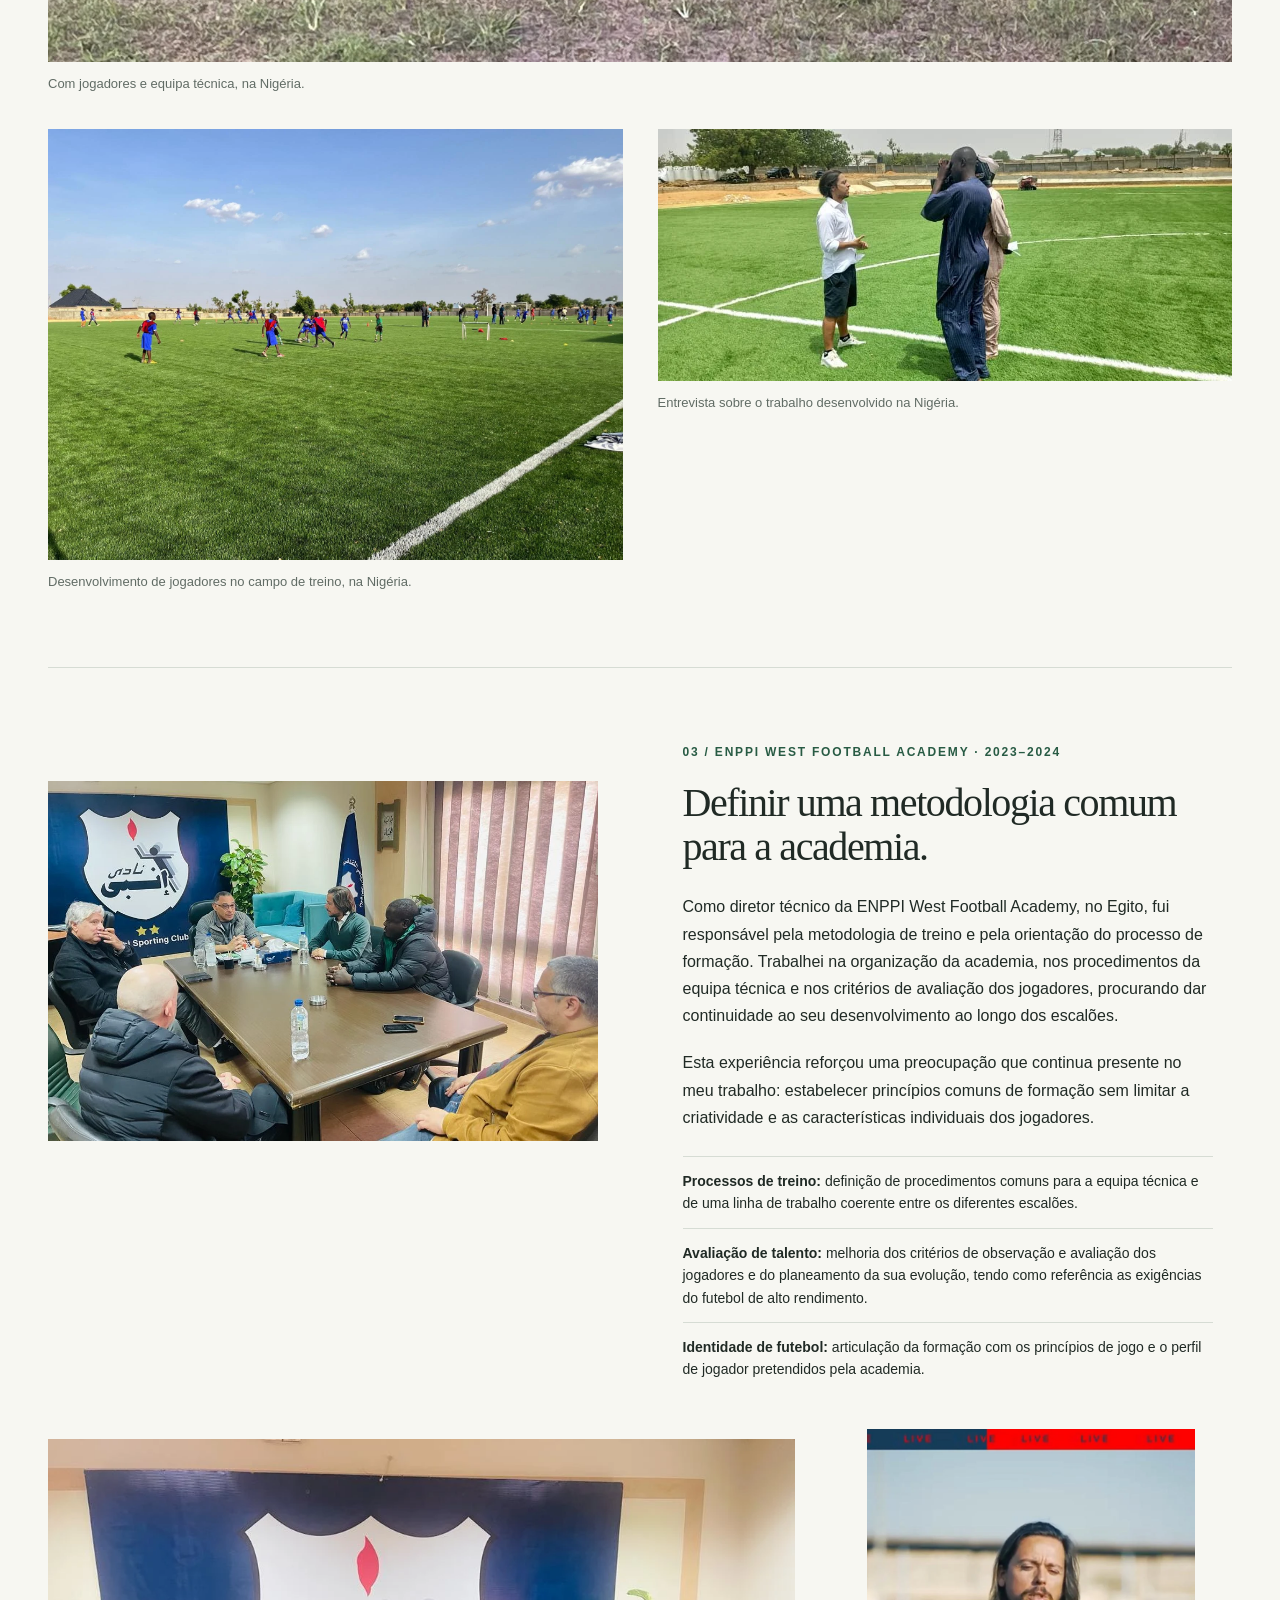
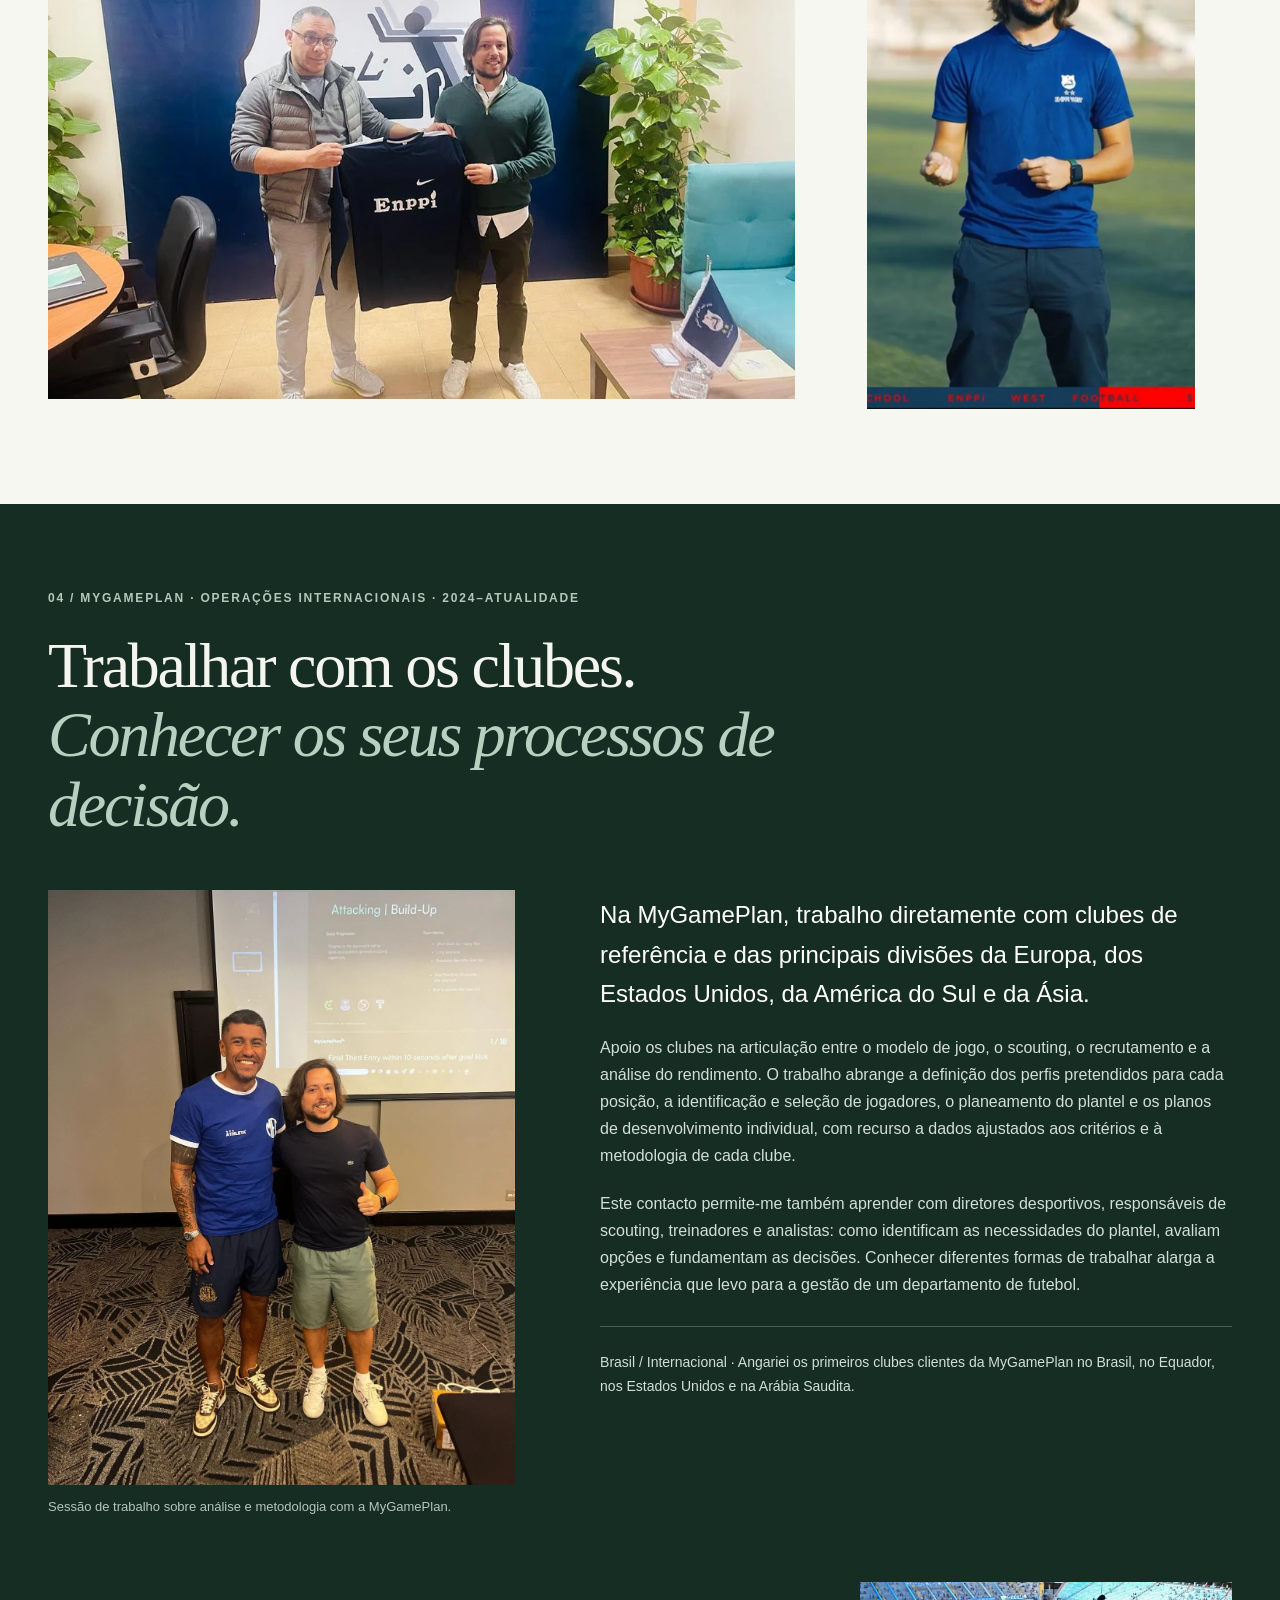
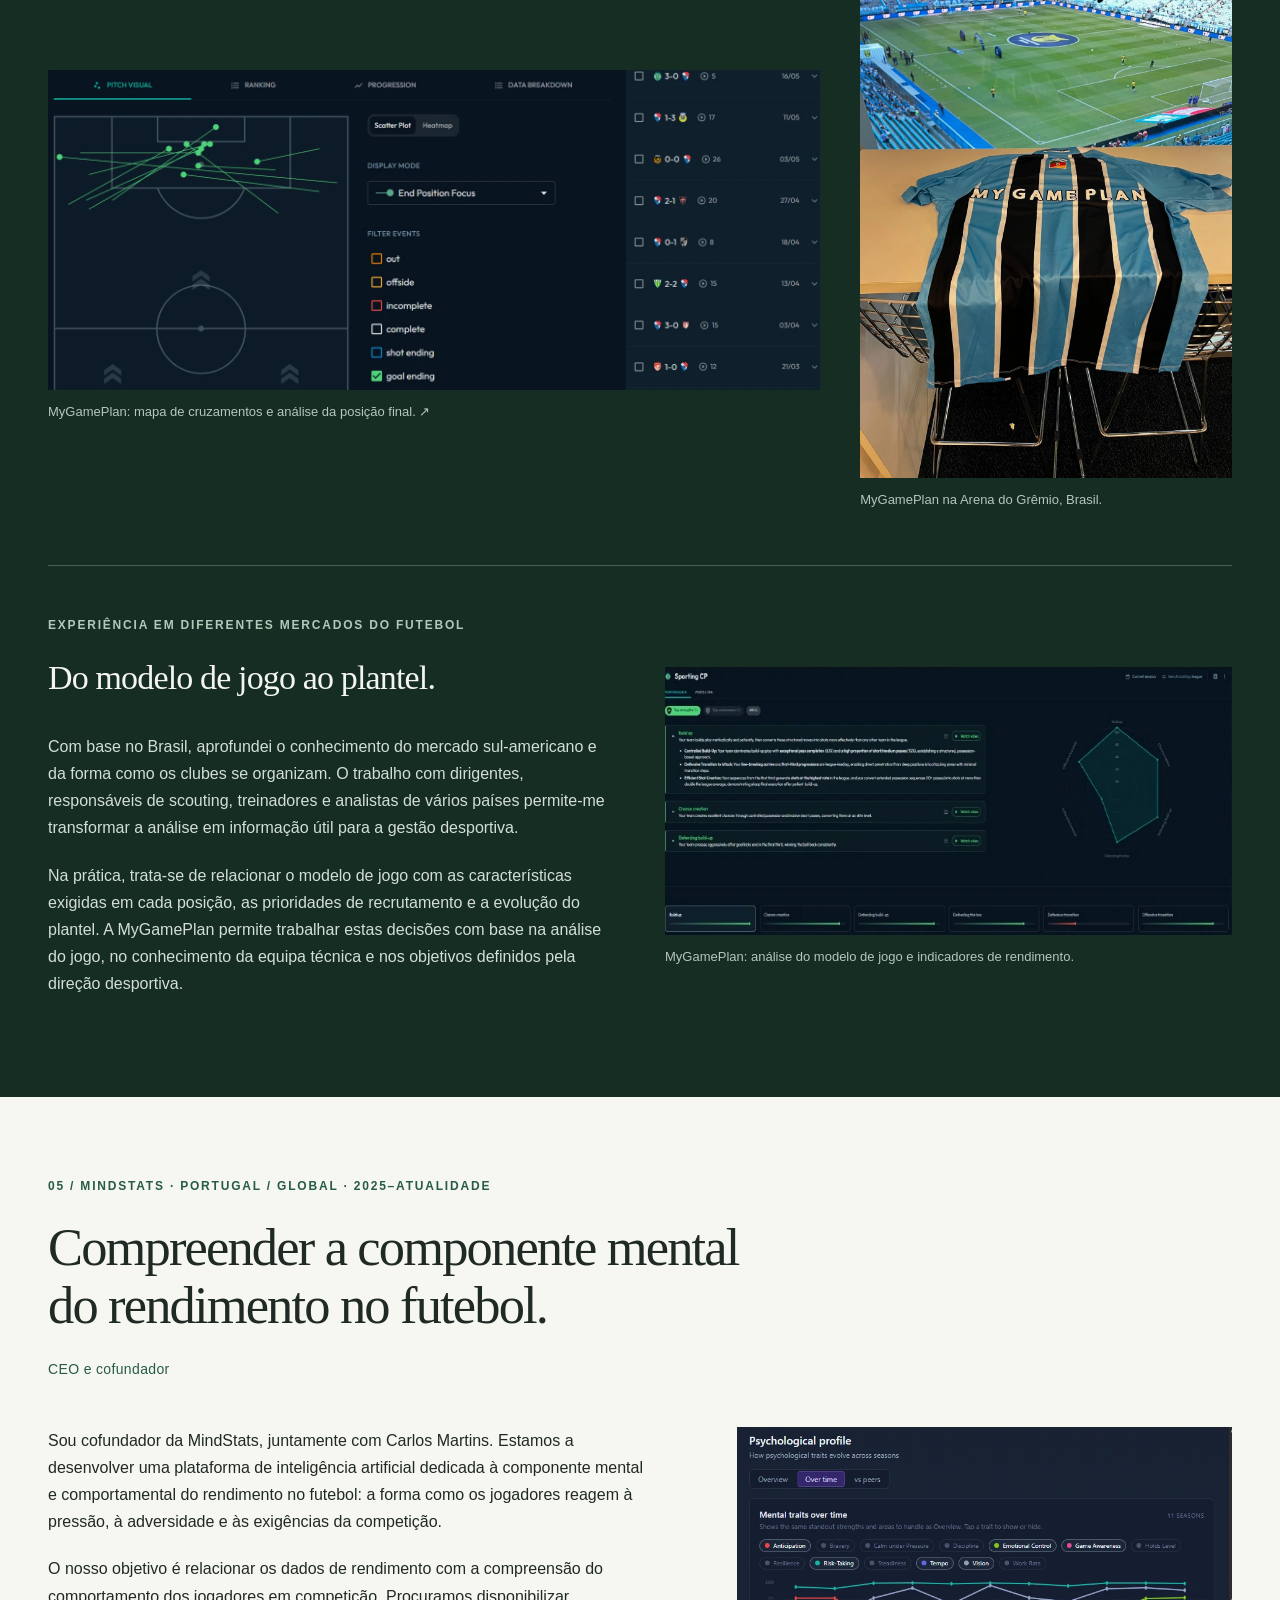
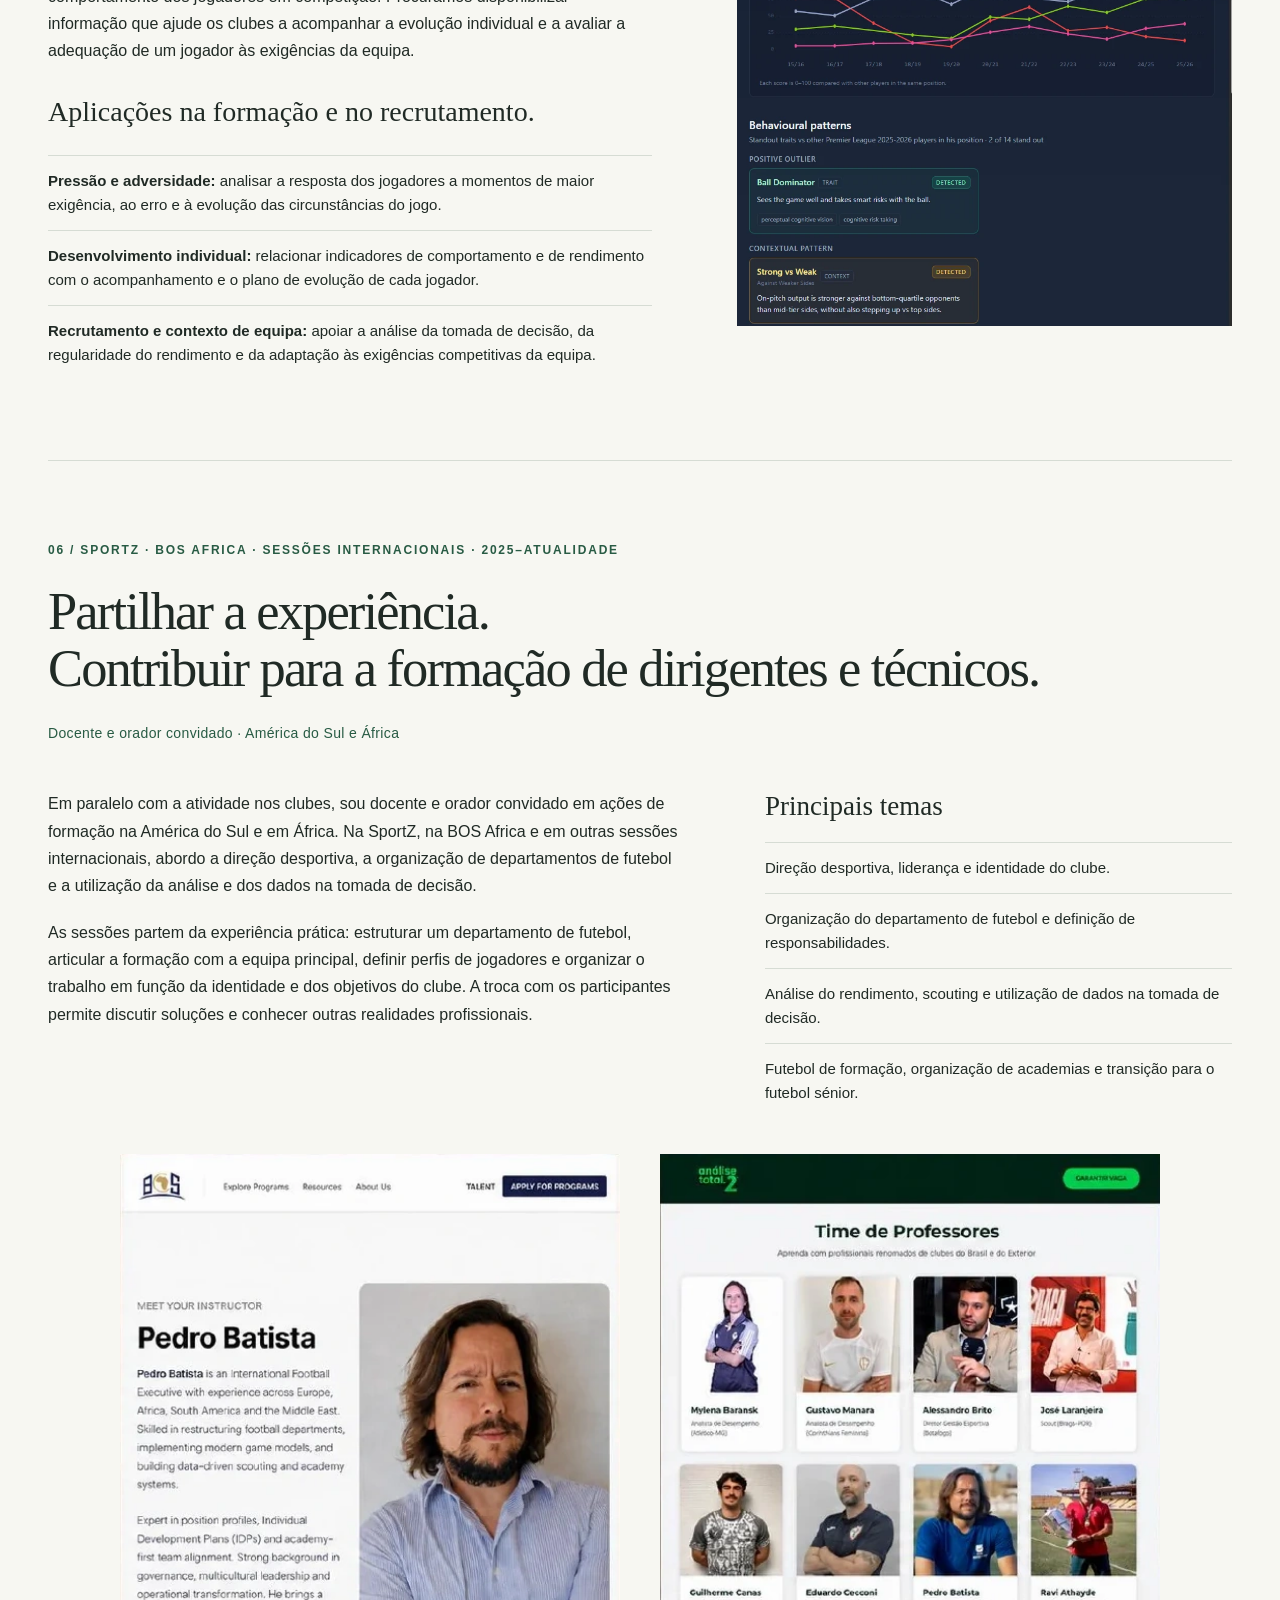
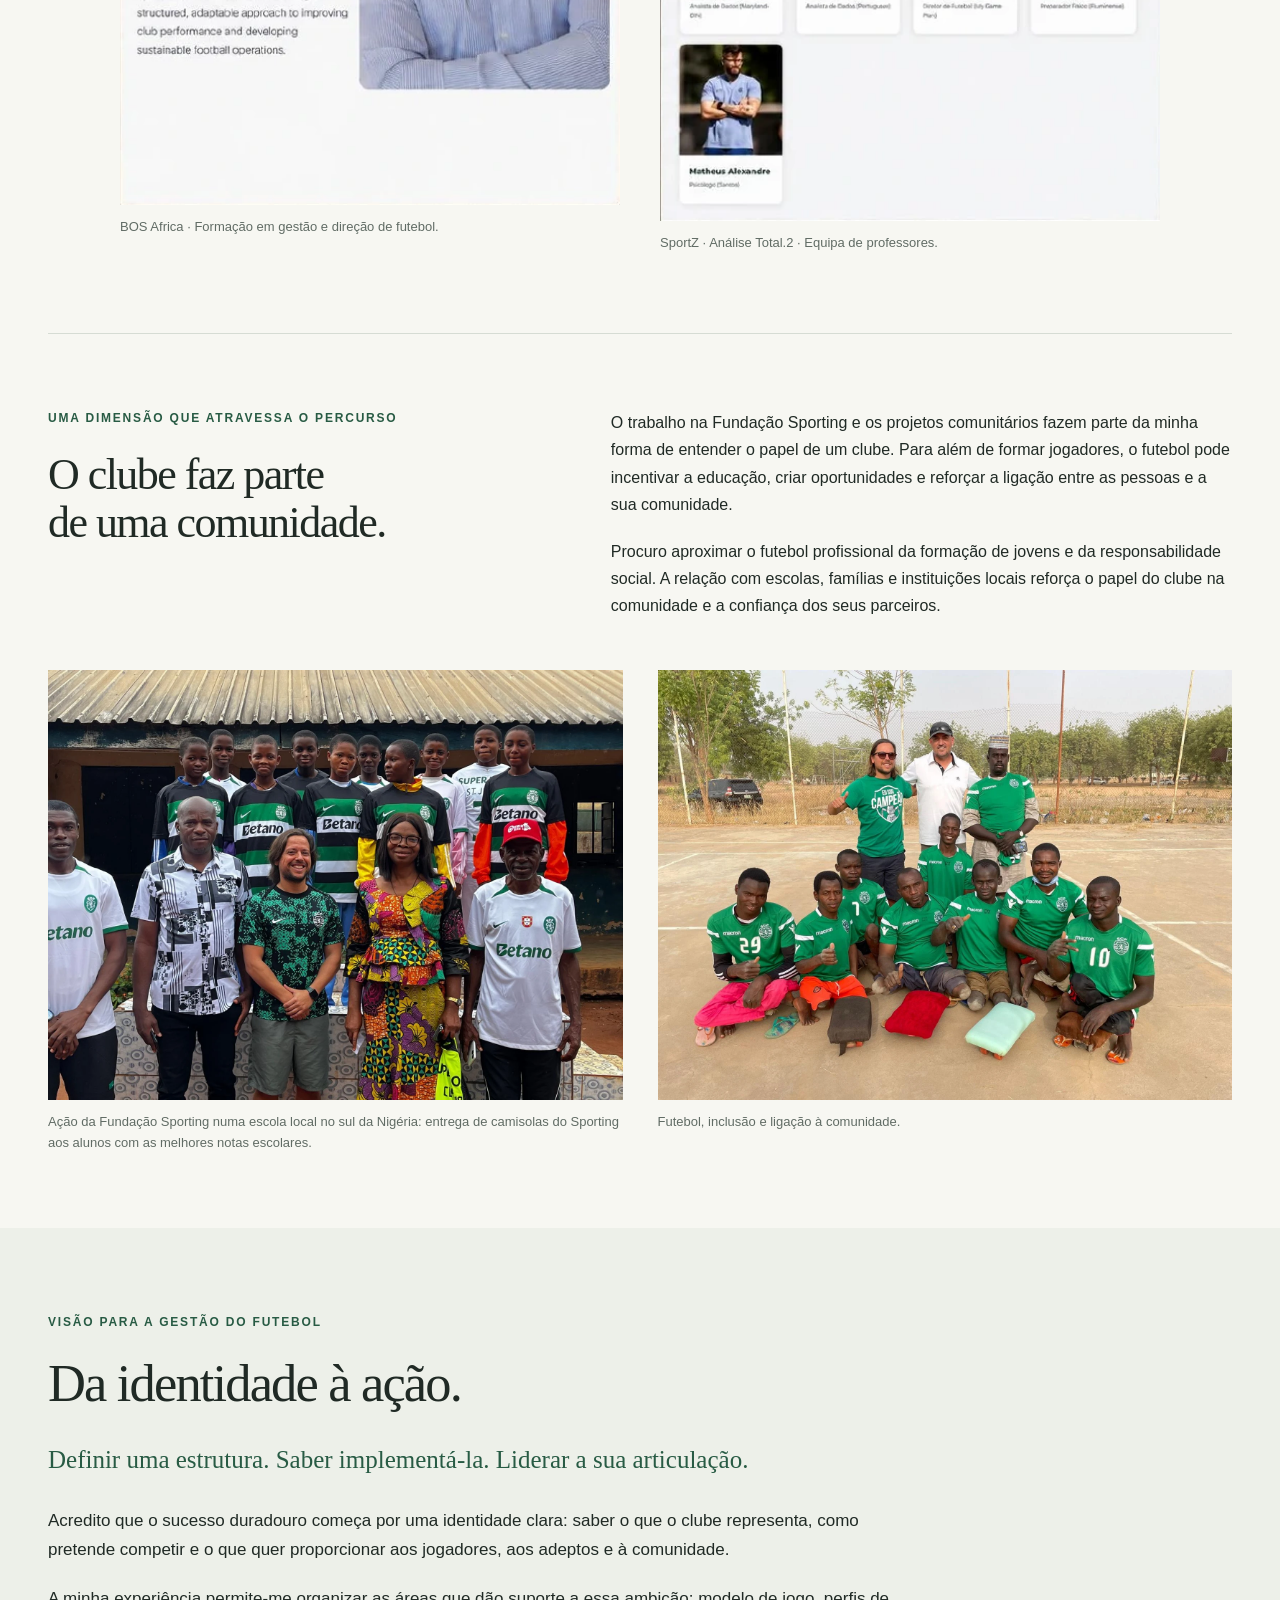
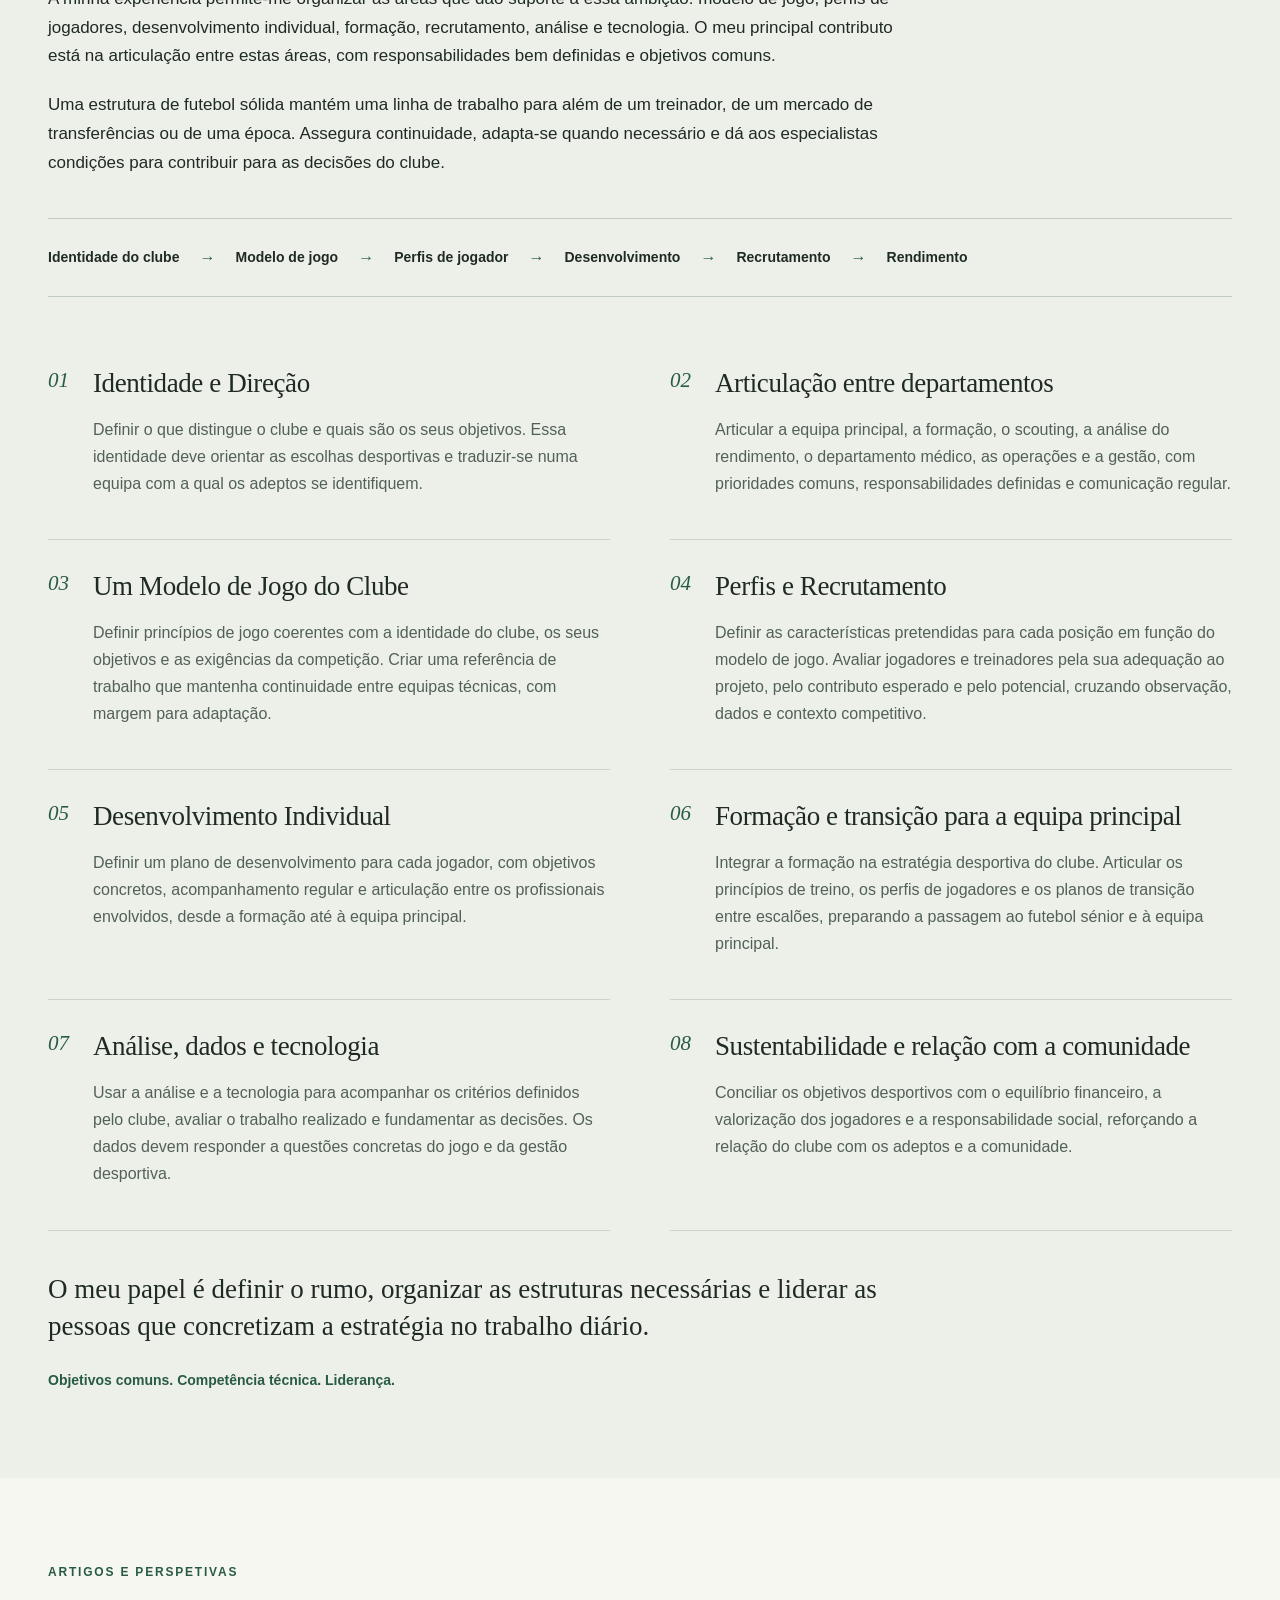
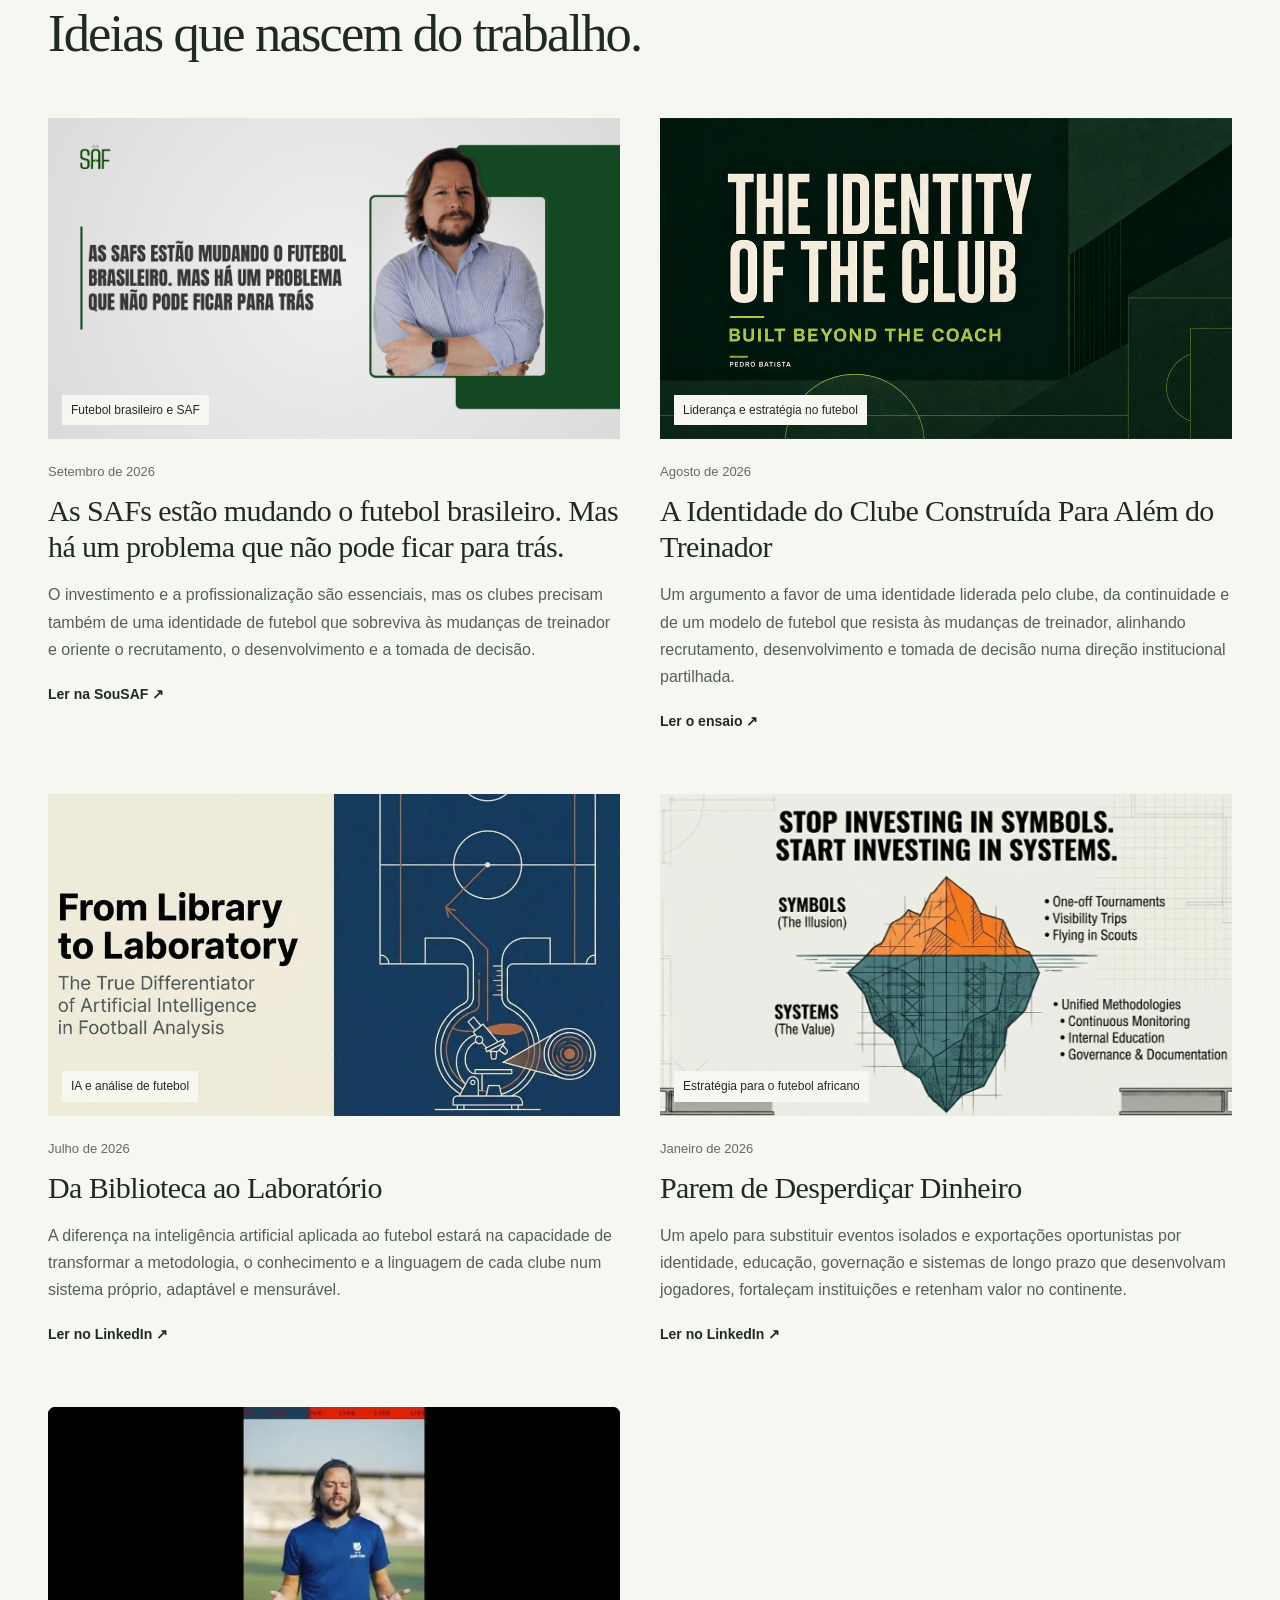
==== commit 0f9a8946: "Fix SouSAF article cover" ====
--- a/pt.html
+++ b/pt.html
@@ -41,7 +41,7 @@
           <strong>Objetivos comuns. Competência técnica. Liderança.</strong>
         </div>
       </div>
-    </section><section class="writing" id="insights"><div class="shell"><div class="section-heading"><p class="eyebrow">Artigos e perspetivas</p><h2>Ideias que nascem do trabalho.</h2></div><div class="insights-grid"><article class="insight-card"><a href="https://sousaf.com.br/as-safs-estao-mudando-o-futebol-brasileiro-mas-ha-um-problema-que-nao-pode-ficar-para-tras/" target="_blank" rel="noopener" aria-label="Ler na SouSAF: As SAFs estão mudando o futebol brasileiro"><div class="insight-image"><img src="assets/images/insights/safs-football-brazil.png" alt="Capa do artigo da SouSAF sobre as SAF no futebol brasileiro" width="1344" height="768" loading="lazy"><span>Futebol brasileiro e SAF</span></div><div class="insight-copy"><p>Setembro de 2026</p><h3>As SAFs estão mudando o futebol brasileiro. Mas há um problema que não pode ficar para trás.</h3><div>O investimento e a profissionalização são essenciais, mas os clubes precisam também de uma identidade de futebol que sobreviva às mudanças de treinador e oriente o recrutamento, o desenvolvimento e a tomada de decisão.</div><strong>Ler na SouSAF <span aria-hidden="true">↗</span></strong></div></a></article><article class="insight-card"><a href="https://identity-beyond-the-coach.pedrocb.chatgpt.site/" target="_blank" rel="noopener" aria-label="Ler o ensaio: A Identidade do Clube Construída Para Além do Treinador"><div class="insight-image"><img src="assets/images/insights/identity-beyond-the-coach.png" alt="Capa de A Identidade do Clube Construída Para Além do Treinador" width="1200" height="630" loading="lazy"><span>Liderança e estratégia no futebol</span></div><div class="insight-copy"><p>Agosto de 2026</p><h3>A Identidade do Clube Construída Para Além do Treinador</h3><div>Um argumento a favor de uma identidade liderada pelo clube, da continuidade e de um modelo de futebol que resista às mudanças de treinador, alinhando recrutamento, desenvolvimento e tomada de decisão numa direção institucional partilhada.</div><strong>Ler o ensaio <span aria-hidden="true">↗</span></strong></div></a></article><article class="insight-card"><a href="https://www.linkedin.com/pulse/from-library-laboratory-what-really-differentiate-ai-football-pedro-ga05e/" target="_blank" rel="noopener" aria-label="Ler no LinkedIn: Da Biblioteca ao Laboratório"><div class="insight-image"><img src="assets/images/insights/ai-football-analysis.webp?v=2" alt="Capa de Da Biblioteca ao Laboratório" width="1064" height="599" loading="lazy"><span>IA e análise de futebol</span></div><div class="insight-copy"><p>Julho de 2026</p><h3>Da Biblioteca ao Laboratório</h3><div>A diferença na inteligência artificial aplicada ao futebol estará na capacidade de transformar a metodologia, o conhecimento e a linguagem de cada clube num sistema próprio, adaptável e mensurável.</div><strong>Ler no LinkedIn <span aria-hidden="true">↗</span></strong></div></a></article><article class="insight-card"><a href="https://www.linkedin.com/pulse/stop-wasting-money-why-african-football-must-break-free-pedro-batista-qpote/" target="_blank" rel="noopener" aria-label="Ler no LinkedIn: Parem de Desperdiçar Dinheiro"><div class="insight-image"><img src="assets/images/insights/african-football-systems.webp?v=2" alt="Capa de Parem de Desperdiçar Dinheiro" width="1232" height="693" loading="lazy"><span>Estratégia para o futebol africano</span></div><div class="insight-copy"><p>Janeiro de 2026</p><h3>Parem de Desperdiçar Dinheiro</h3><div>Um apelo para substituir eventos isolados e exportações oportunistas por identidade, educação, governação e sistemas de longo prazo que desenvolvam jogadores, fortaleçam instituições e retenham valor no continente.</div><strong>Ler no LinkedIn <span aria-hidden="true">↗</span></strong></div></a></article><article class="insight-card"><a href="https://www.linkedin.com/posts/pedrocunhabatista_africanfootball-activity-7357034056586326016-vlFF" target="_blank" rel="noopener" aria-label="Ver no LinkedIn: O Que Aprendi a Trabalhar no Egito"><div class="insight-image"><img src="assets/images/insights/egypt-football-perspective.webp?v=2" alt="Capa de O Que Aprendi a Trabalhar no Egito" width="614" height="345" loading="lazy"><span>Experiência no terreno</span></div><div class="insight-copy"><p>Agosto de 2025</p><h3>O Que Aprendi a Trabalhar no Egito</h3><div>Uma perspetiva sobre o potencial do futebol egípcio: preservar a criatividade individual, modernizar a governação dos clubes, aproximar equipas e adeptos e fortalecer a organização económica da liga.</div><strong>Ver no LinkedIn <span aria-hidden="true">↗</span></strong></div></a></article></div></div></section>
+    </section><section class="writing" id="insights"><div class="shell"><div class="section-heading"><p class="eyebrow">Artigos e perspetivas</p><h2>Ideias que nascem do trabalho.</h2></div><div class="insights-grid"><article class="insight-card"><a href="https://sousaf.com.br/as-safs-estao-mudando-o-futebol-brasileiro-mas-ha-um-problema-que-nao-pode-ficar-para-tras/" target="_blank" rel="noopener" aria-label="Ler na SouSAF: As SAFs estão mudando o futebol brasileiro"><div class="insight-image"><img src="safs-football-brazil.png" alt="Capa do artigo da SouSAF sobre as SAF no futebol brasileiro" width="1344" height="768" loading="lazy"><span>Futebol brasileiro e SAF</span></div><div class="insight-copy"><p>Setembro de 2026</p><h3>As SAFs estão mudando o futebol brasileiro. Mas há um problema que não pode ficar para trás.</h3><div>O investimento e a profissionalização são essenciais, mas os clubes precisam também de uma identidade de futebol que sobreviva às mudanças de treinador e oriente o recrutamento, o desenvolvimento e a tomada de decisão.</div><strong>Ler na SouSAF <span aria-hidden="true">↗</span></strong></div></a></article><article class="insight-card"><a href="https://identity-beyond-the-coach.pedrocb.chatgpt.site/" target="_blank" rel="noopener" aria-label="Ler o ensaio: A Identidade do Clube Construída Para Além do Treinador"><div class="insight-image"><img src="assets/images/insights/identity-beyond-the-coach.png" alt="Capa de A Identidade do Clube Construída Para Além do Treinador" width="1200" height="630" loading="lazy"><span>Liderança e estratégia no futebol</span></div><div class="insight-copy"><p>Agosto de 2026</p><h3>A Identidade do Clube Construída Para Além do Treinador</h3><div>Um argumento a favor de uma identidade liderada pelo clube, da continuidade e de um modelo de futebol que resista às mudanças de treinador, alinhando recrutamento, desenvolvimento e tomada de decisão numa direção institucional partilhada.</div><strong>Ler o ensaio <span aria-hidden="true">↗</span></strong></div></a></article><article class="insight-card"><a href="https://www.linkedin.com/pulse/from-library-laboratory-what-really-differentiate-ai-football-pedro-ga05e/" target="_blank" rel="noopener" aria-label="Ler no LinkedIn: Da Biblioteca ao Laboratório"><div class="insight-image"><img src="assets/images/insights/ai-football-analysis.webp?v=2" alt="Capa de Da Biblioteca ao Laboratório" width="1064" height="599" loading="lazy"><span>IA e análise de futebol</span></div><div class="insight-copy"><p>Julho de 2026</p><h3>Da Biblioteca ao Laboratório</h3><div>A diferença na inteligência artificial aplicada ao futebol estará na capacidade de transformar a metodologia, o conhecimento e a linguagem de cada clube num sistema próprio, adaptável e mensurável.</div><strong>Ler no LinkedIn <span aria-hidden="true">↗</span></strong></div></a></article><article class="insight-card"><a href="https://www.linkedin.com/pulse/stop-wasting-money-why-african-football-must-break-free-pedro-batista-qpote/" target="_blank" rel="noopener" aria-label="Ler no LinkedIn: Parem de Desperdiçar Dinheiro"><div class="insight-image"><img src="assets/images/insights/african-football-systems.webp?v=2" alt="Capa de Parem de Desperdiçar Dinheiro" width="1232" height="693" loading="lazy"><span>Estratégia para o futebol africano</span></div><div class="insight-copy"><p>Janeiro de 2026</p><h3>Parem de Desperdiçar Dinheiro</h3><div>Um apelo para substituir eventos isolados e exportações oportunistas por identidade, educação, governação e sistemas de longo prazo que desenvolvam jogadores, fortaleçam instituições e retenham valor no continente.</div><strong>Ler no LinkedIn <span aria-hidden="true">↗</span></strong></div></a></article><article class="insight-card"><a href="https://www.linkedin.com/posts/pedrocunhabatista_africanfootball-activity-7357034056586326016-vlFF" target="_blank" rel="noopener" aria-label="Ver no LinkedIn: O Que Aprendi a Trabalhar no Egito"><div class="insight-image"><img src="assets/images/insights/egypt-football-perspective.webp?v=2" alt="Capa de O Que Aprendi a Trabalhar no Egito" width="614" height="345" loading="lazy"><span>Experiência no terreno</span></div><div class="insight-copy"><p>Agosto de 2025</p><h3>O Que Aprendi a Trabalhar no Egito</h3><div>Uma perspetiva sobre o potencial do futebol egípcio: preservar a criatividade individual, modernizar a governação dos clubes, aproximar equipas e adeptos e fortalecer a organização económica da liga.</div><strong>Ver no LinkedIn <span aria-hidden="true">↗</span></strong></div></a></article></div></div></section>
  <section class="media shell" id="media"><div class="section-heading"><p class="eyebrow">Vídeos e entrevistas</p><h2>Na primeira pessoa.</h2></div><div class="media-grid"><article><a class="video-link" href="https://www.youtube.com/watch?v=NYie2KqqMXQ&amp;t=224s" target="_blank" rel="noopener"><img class="" src="assets/photography/sporting-tv.webp" alt="Pedro Batista na Sporting TV" width="1170" height="659" loading="lazy"><span class="play">▶</span><span class="video-label">YouTube · A partir de 03:44 ↗</span></a><p class="eyebrow">Sporting TV · Portugal</p><h3>Fundação Sporting: futebol, missão e impacto social</h3></article><article><video controls preload="none" playsinline poster="assets/photography/nigeria-interview.webp" aria-label="Organização do clube e desenvolvimento da formação"><source src="assets/media/pedro-batista-nigeria.mp4" type="video/mp4"><a href="assets/media/pedro-batista-nigeria.mp4">Descarregar vídeo</a></video><p class="eyebrow">Nigéria</p><h3>Organização do clube e desenvolvimento da formação</h3></article><article><video controls preload="none" playsinline poster="assets/photography/egypt-interview.webp" aria-label="Aplicar a metodologia no trabalho diário"><source src="assets/media/pedro-batista-egypt.mp4" type="video/mp4"><a href="assets/media/pedro-batista-egypt.mp4">Descarregar vídeo</a></video><p class="eyebrow">Egito</p><h3>Aplicar a metodologia no trabalho diário</h3></article></div></section><section class="documents shell" id="documents"><div><p class="eyebrow">O percurso profissional</p><h2>O percurso, em detalhe.</h2><p>Descarregue o meu CV e portefólio visual.</p></div><div><a class="button" href="assets/documents/Pedro-Batista-Executive-CV-ENG.pdf?v=original-2" download>Descarregar CV · PDF em inglês ↗</a><a class="archive text-link" href="assets/documents/Pedro-Batista-Executive-Portfolio.pdf" target="_blank">Descarregar portefólio · PDF ↗</a></div></section><section class="section contact-section" id="contact">
       <div class="shell contact-card reveal">
         <div>
